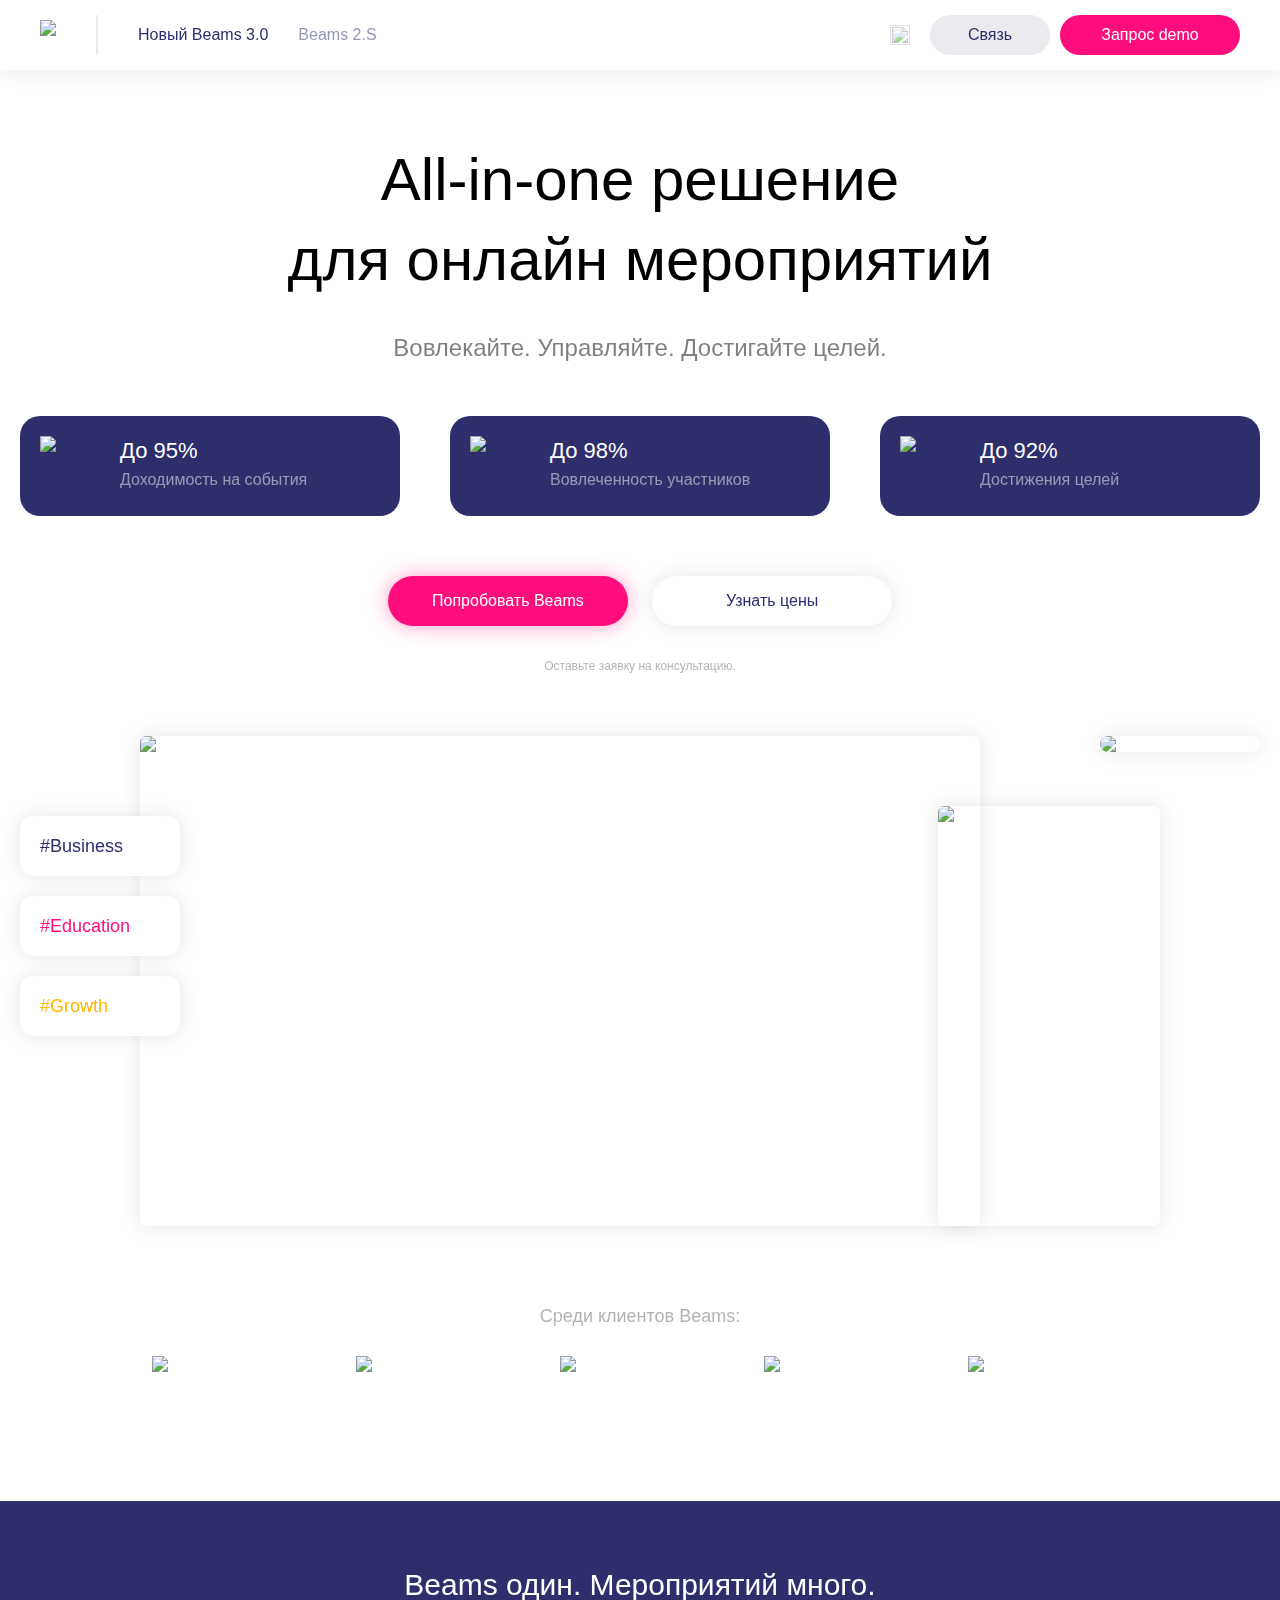
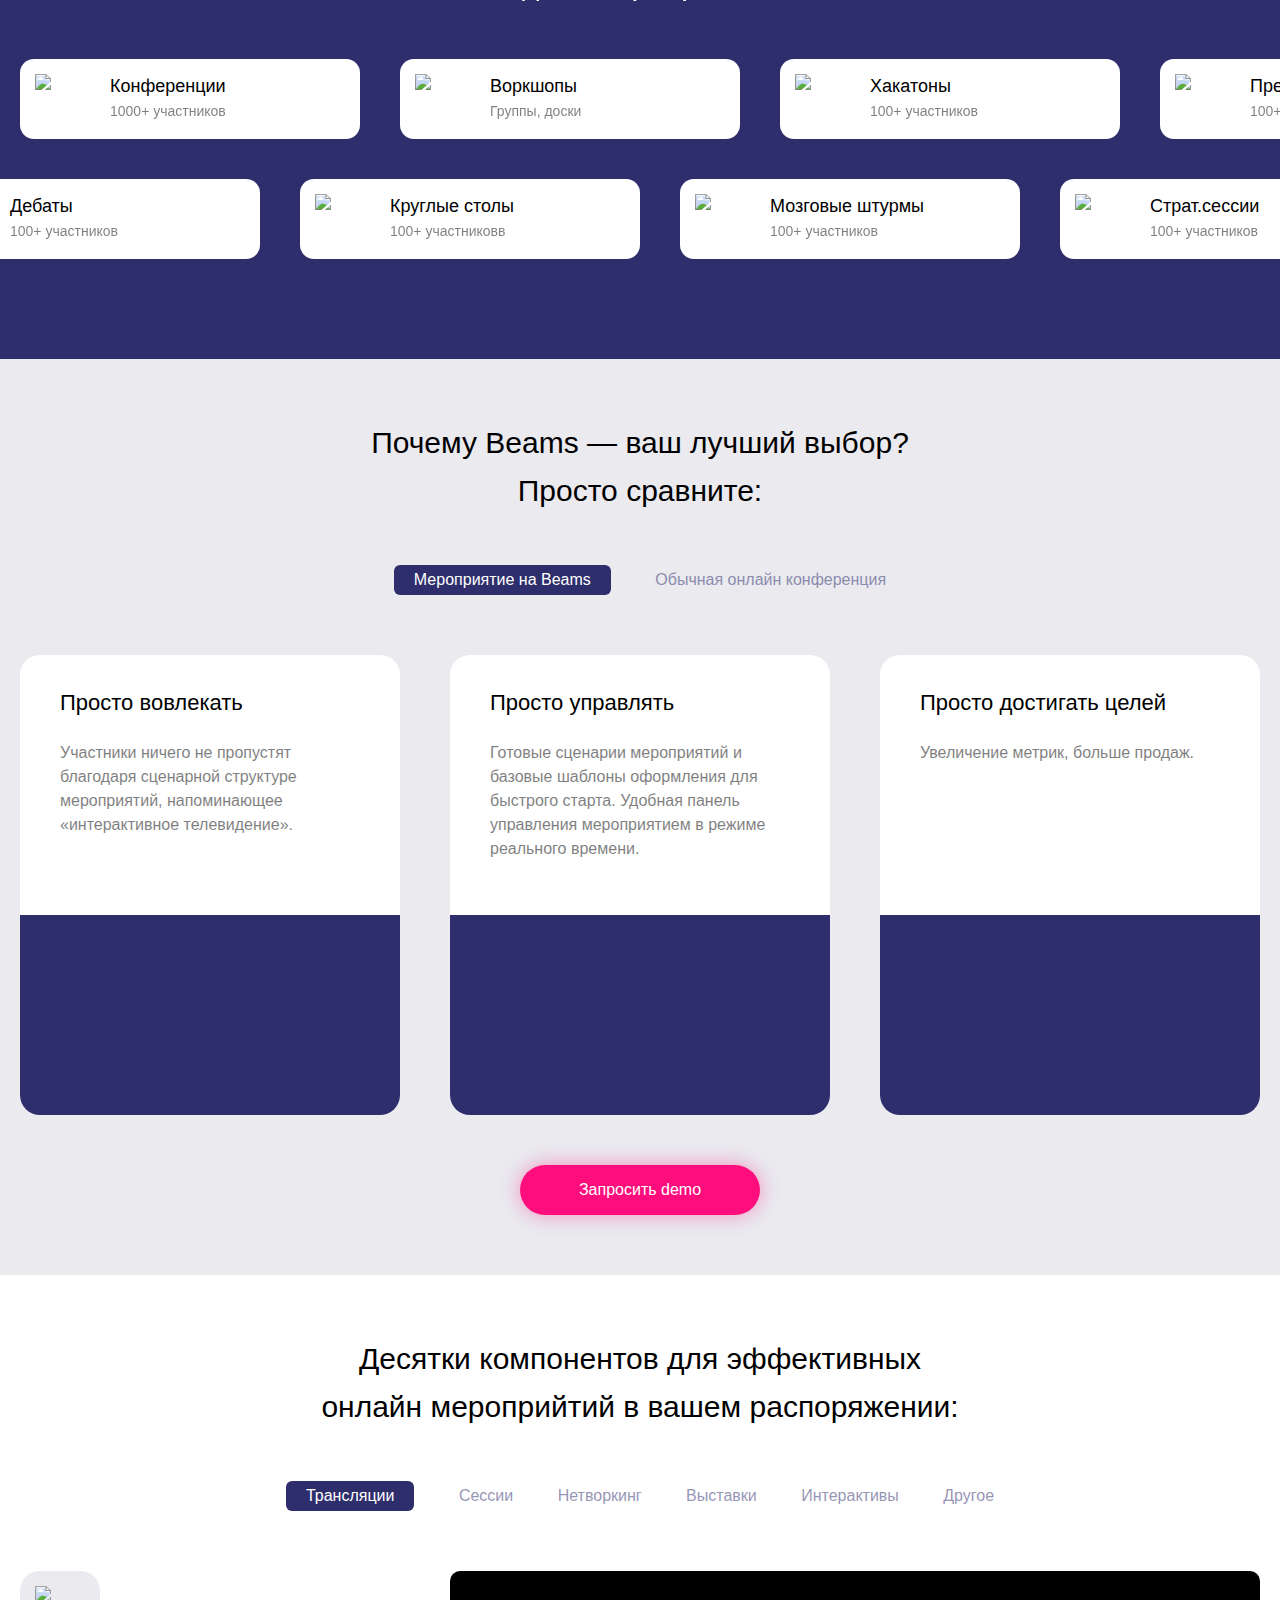
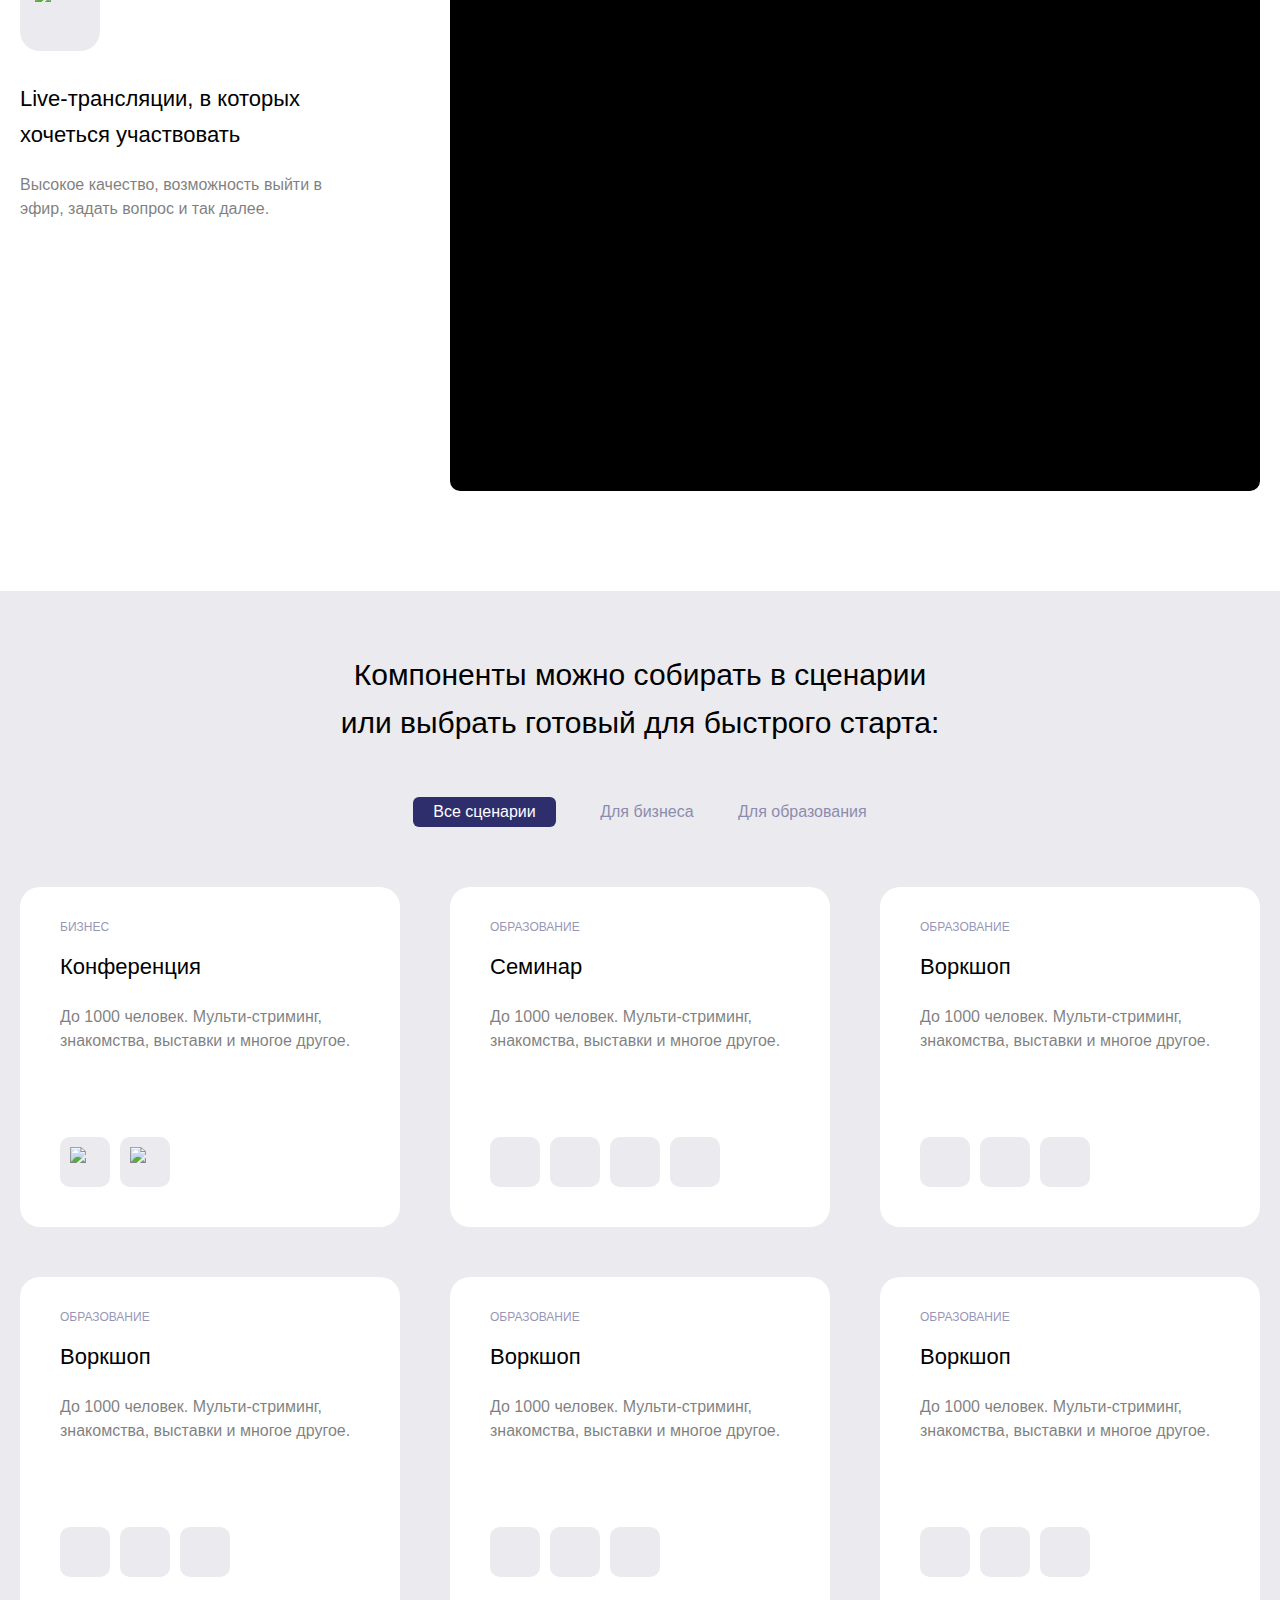
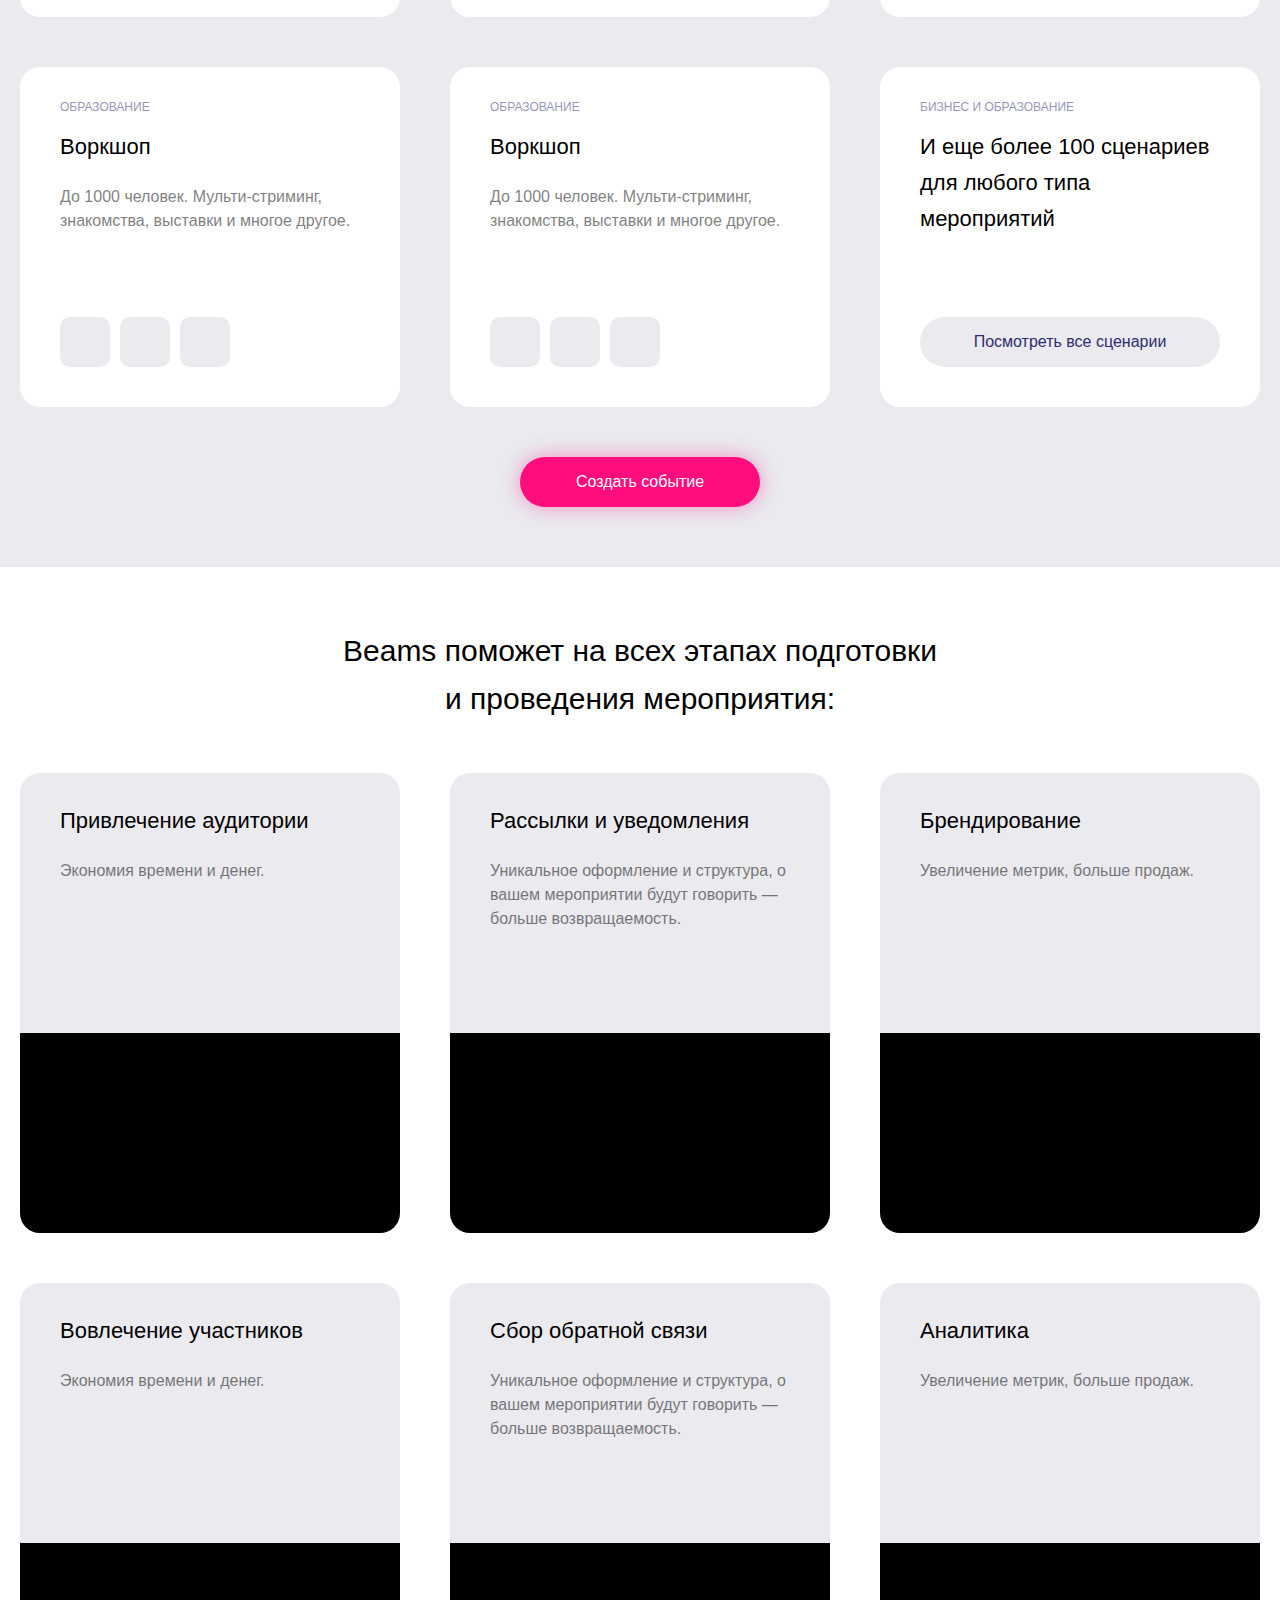
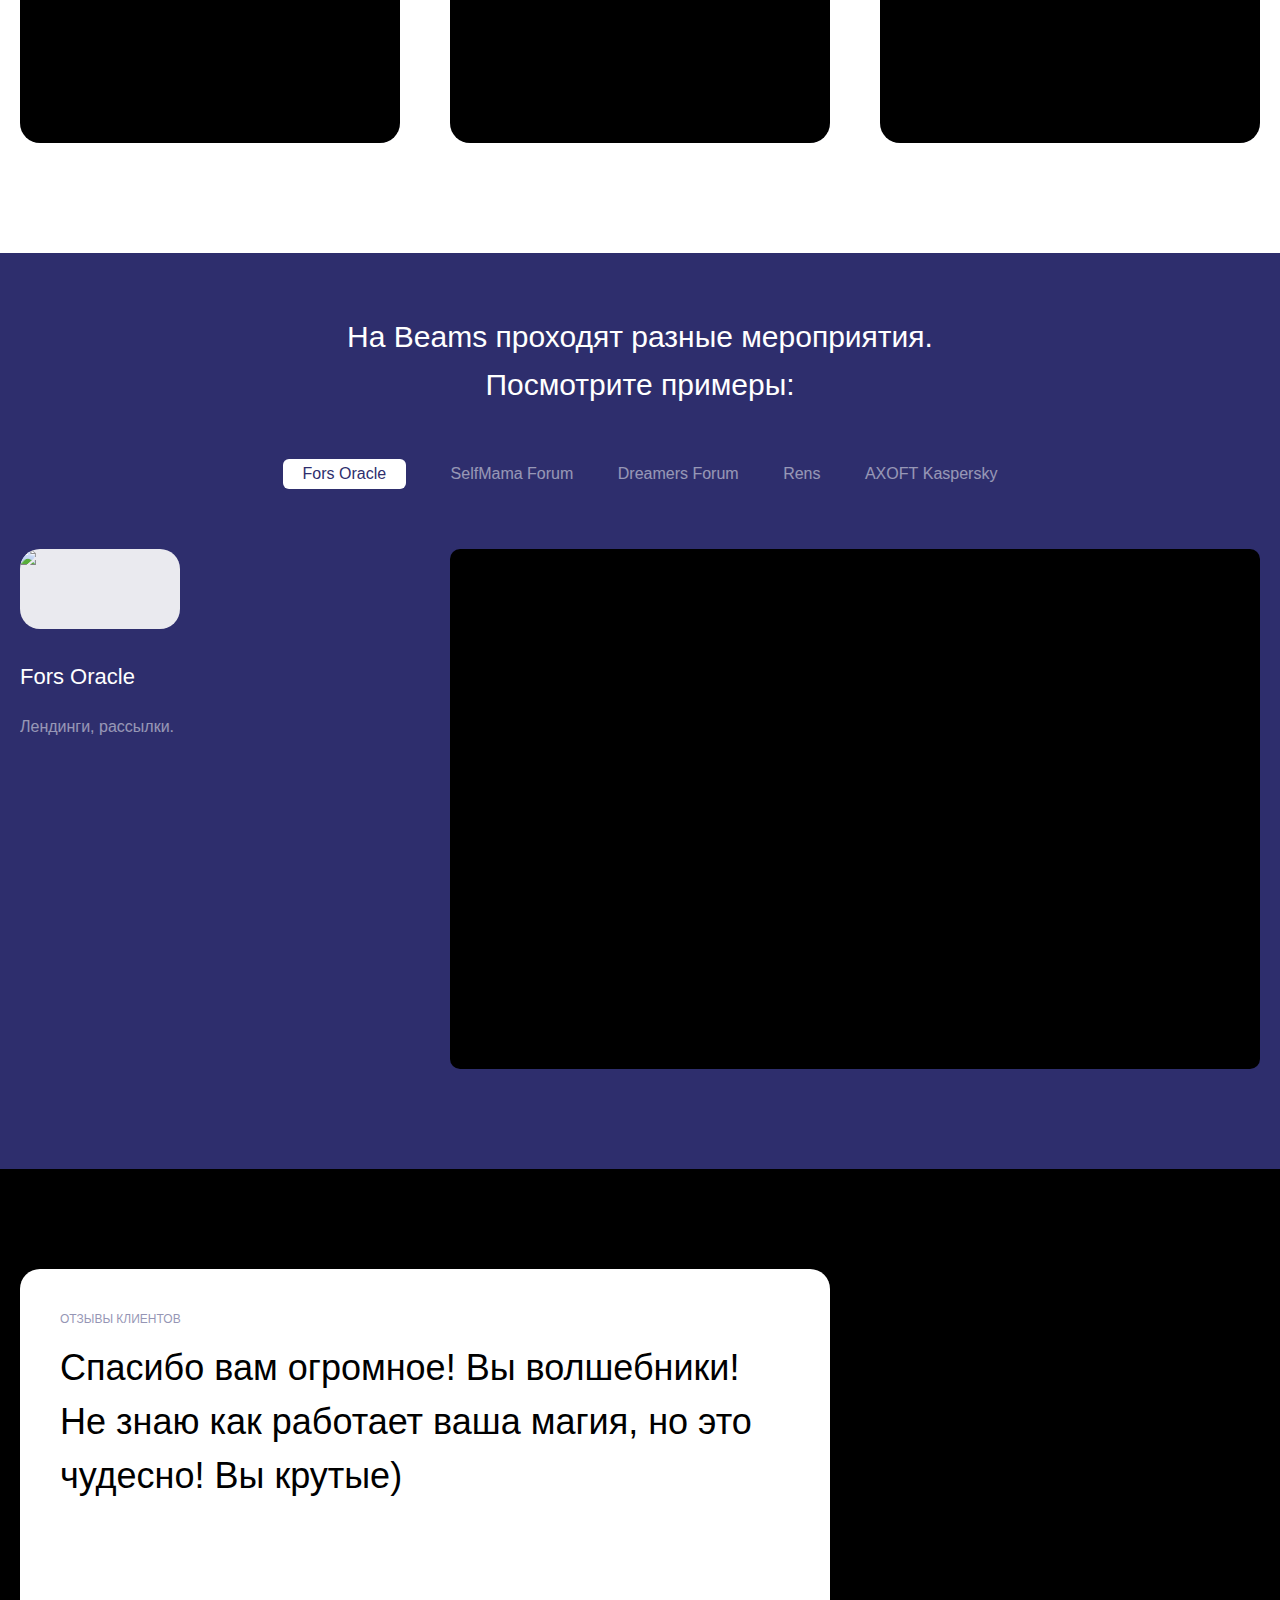
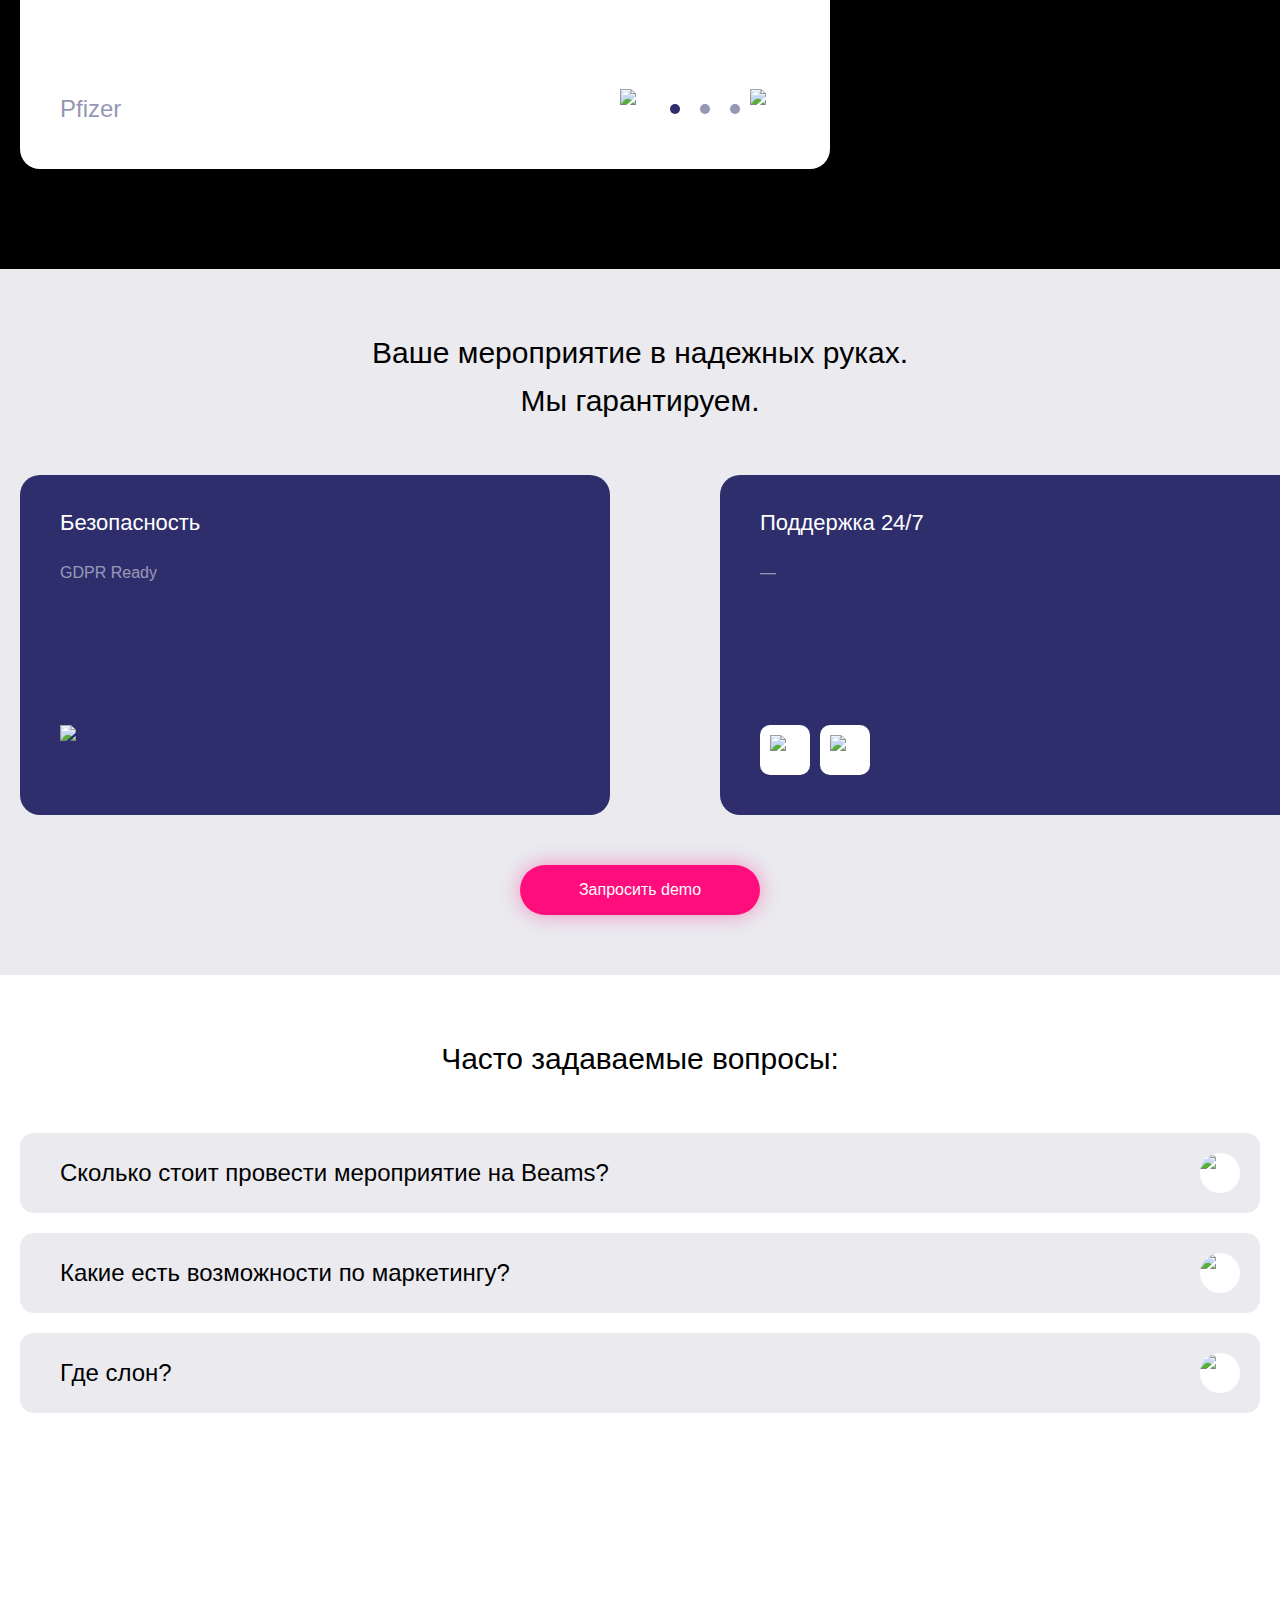
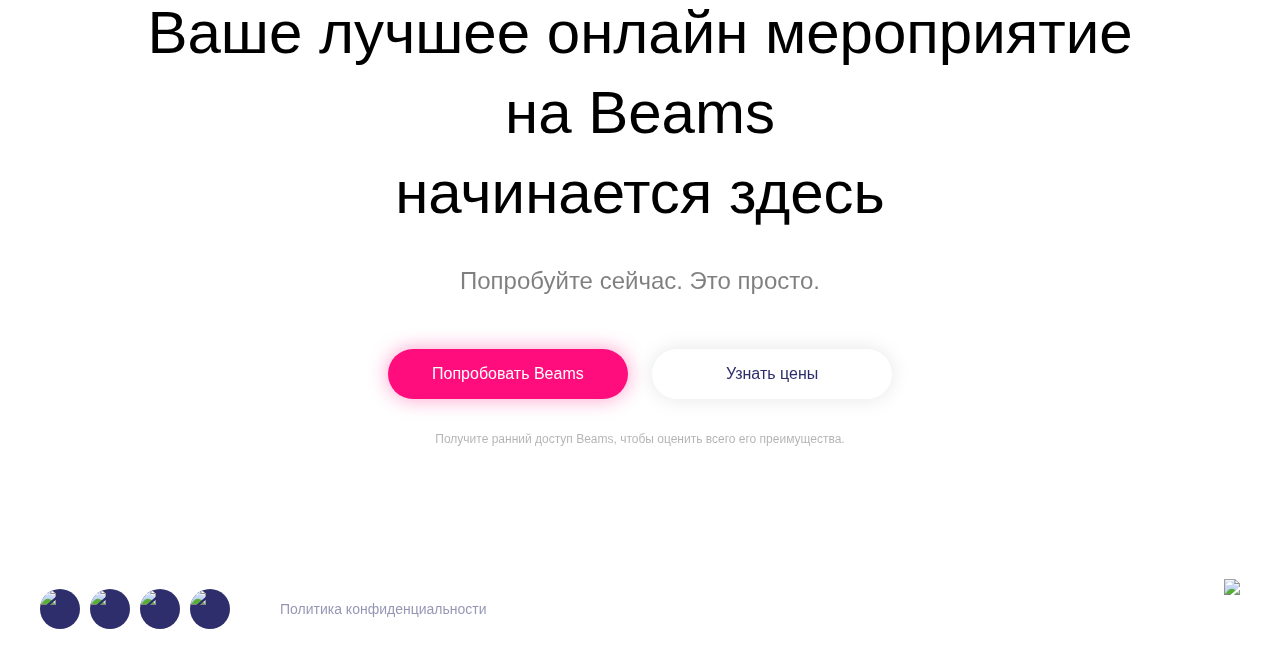
==== index.html @ 5db2561c "Большая часть интерактивов добалена" ====
<!DOCTYPE html>
<html>

<head>

	<meta http-equiv="Content-Type" content="text/html; charset=UTF-8">
	<title>Beams | All-in-one платформа для онлайн мероприятий</title>
	<meta name="Author" CONTENT="Beams">
	<link rel="shortcut icon" href="favicon.ico" type="image/x-icon">
	<meta name="keywords" content="">
	<meta name="description" content="Вовлекайте. Управляйте. Достигайте целей.">
	<link rel="stylesheet" type="text/css" href="main.css">
	<link rel="stylesheet" type="text/css" href="adaptive.css">

	<meta name="viewport" content="width=device-width, minimum-scale=1, maximum-scale=1, minimal-ui" />

	<meta property="og:title" content="Beams">
	<meta property="og:description" content="Вовлекайте. Управляйте. Достигайте целей.">
	<meta property="og:site_name" content="Beams">
	<meta property="og:url" content="https://beams.pro/">
	<meta property="og:image" content="beams.png">
</head>

<body>

	<div class="goglobal_block" id="goglobal_block">
		<div onclick="goglobal_close();" class="goglobal_close"><img src="img/close_but.svg"></div>
		<div class="goglobal_title font_bold">Выбор языка:</div>
		<a href="../" class="goglobal_a font_bold">English</a>
		<div class="goglobal_a font_bold go_active">Russian</div>
	</div>

	<!-- *** -->

	<div class="admenu_block" id="admenu">
		<div class="admenu_block_menu go_active">Новый Beams 3.0</div>
		<a href="2s/" class="admenu_block_menu">Beams 2.S</a>
		<a href="connect/" class="admenu_but font_bold">Запросить demo</a>
	</div>

	<!-- *** -->

	<div class="cookie_case" id="cookies_block" style="display: none;">
		<div class="cookie_ico"><img src="img/icons/cookie.png"></div>
		Оставаясь на нашем сайте, вы соглашаетесь с использованием файлов cookie. Подробности читайте в <a
			href="/policy" target="_blank">политике</a> конфиденциальности.
		<div class="cookie_buts">
			<div class="cookie_but font_bold" id="cookies_yes" onclick="cookiesYes();">Принять</div>
			<div class="cookie_but font_bold" id="cookies_no" onclick="cookiesNo();">Отклонить</div>
			<div class="cle"></div>
		</div>
	</div>

	<!-- *** -->

	<div class="top_bar">
		<div class="top_logo"><img src="img/logo.svg"></div>
		<div class="top_bar_line"></div>
		<div class="top_bar_menu go_active">Новый Beams 3.0</div>
		<a href="2s/" class="top_bar_menu">Beams 2.S</a>
		<!--<a href="/pricing" class="top_bar_menu">Цены</a>-->
		<div class="top_bar_admenu" onclick="admenu_open();"><img src="img/menu_ad.svg"></div>
		<a href="connect/" class="top_but font_bold">Запрос demo</a>
		<a href="connect/" class="top_but_call font_bold">Связь</a>
		<div class="top_global" onclick="goglobal_open();"><img src="img/global.svg"></div>
		<div class="cle"></div>
	</div>

	<div class="main_content">

		<div class="main_stage content_inside">
			<div class="big_title font_bold">
				All-in-one решение
				<span class="brbr"><br></span>
				для онлайн мероприятий
			</div>
			<div class="big_subtitle">
				Вовлекайте. Управляйте. Достигайте целей.
			</div>
			<div class="profits_block">
				<div class="profit_case">
					<div class="profit_case_ico">
						<img src="img/icons/run.png">
					</div>
					<div class="profit_title font_bold">
						До 95%
					</div>
					<div class="profit_text">
						Доходимость на события
					</div>
				</div>
				<div class="profit_case">
					<div class="profit_case_ico">
						<img src="img/icons/eyes_stars.png">
					</div>
					<div class="profit_title font_bold">
						До 98%
					</div>
					<div class="profit_text">
						Вовлеченность участников
					</div>
				</div>
				<div class="profit_case">
					<div class="profit_case_ico">
						<img src="img/icons/target.png">
					</div>
					<div class="profit_title font_bold">
						До 92%
					</div>
					<div class="profit_text">
						Достижения целей
					</div>
				</div>
				<div class="cle"></div>
			</div>
			<div class="main_buts">
				<a href="connect/" class="main_but font_bold">Попробовать Beams</a>
				<a href="connect/" class="main_but go_price font_bold">Узнать цены</a>
			</div>
			<div class="main_buts_text">
				Оставьте заявку на консультацию.
			</div>
			<div class="main_pic content_inside">
				<div class="main_pic_3blocks">
					<div class="main_pic_3block font_bold font_purple">#Business</div>
					<div class="main_pic_3block font_bold font_red">#Education</div>
					<div class="main_pic_3block font_bold font_orange">#Growth</div>
				</div>
				<div class="main_pic_mobile"><img src="img/main_pic_mobile.png"></div>
				<div class="main_pic_central_pic"><img src="img/main_pic.png"></div>
				<div class="main_pic_connect"><img src="img/main_connect.png"></div>
			</div>
		</div>

		<div class="content_block go_clients">
			<div class="content_inside">
				<div class="clients_title">Среди клиентов Beams:</div>
				<div class="clients_block">
					<div class="client_logo"><img src="img/clients/kas.png"></div>
					<div class="client_logo"><img src="img/clients/oracle.png"></div>
					<div class="client_logo"><img src="img/clients/philips.png"></div>
					<div class="client_logo"><img src="img/clients/glowbyte.png"></div>
					<div class="client_logo"><img src="img/clients/pfizer.png"></div>
				</div>
			</div>
		</div>

		<div class="content_block go_dark">
			<div class="content_inside">
				<div class="block_title font_white font_bold">
					Beams один. Мероприятий много.
				</div>
			</div>
			<div class="fichers_line">
				<div class="fichers_line_inside">
					<div class="fichers_block">
						<div class="fichers_block_ico"><img src="img/icons/stream.png"></div>
						<div class="fichers_block_title font_bold">Конференции</div>
						<div class="fichers_block_subtitle">1000+ участников</div>
					</div>
					<div class="fichers_block">
						<div class="fichers_block_ico"><img src="img/icons/stream.png"></div>
						<div class="fichers_block_title font_bold">Воркшопы</div>
						<div class="fichers_block_subtitle">Группы, доски</div>
					</div>
					<div class="fichers_block">
						<div class="fichers_block_ico"><img src="img/icons/fire.png"></div>
						<div class="fichers_block_title font_bold">Хакатоны</div>
						<div class="fichers_block_subtitle">100+ участников</div>
					</div>
					<div class="fichers_block">
						<div class="fichers_block_ico"><img src="img/icons/stream.png"></div>
						<div class="fichers_block_title font_bold">Презентации</div>
						<div class="fichers_block_subtitle">100+ участников</div>
					</div>
					<div class="cle"></div>
				</div>
			</div>
			<div class="fichers_line">
				<div class="fichers_line_inside" style="margin-left: -100px;">
					<div class="fichers_block">
						<div class="fichers_block_ico"><img src="img/icons/stream.png"></div>
						<div class="fichers_block_title font_bold">Дебаты</div>
						<div class="fichers_block_subtitle">100+ участников</div>
					</div>
					<div class="fichers_block">
						<div class="fichers_block_ico"><img src="img/icons/stream.png"></div>
						<div class="fichers_block_title font_bold">Круглые столы</div>
						<div class="fichers_block_subtitle">100+ участниковв</div>
					</div>
					<div class="fichers_block">
						<div class="fichers_block_ico"><img src="img/icons/qr.png"></div>
						<div class="fichers_block_title font_bold">Мозговые штурмы</div>
						<div class="fichers_block_subtitle">100+ участников</div>
					</div>
					<div class="fichers_block">
						<div class="fichers_block_ico"><img src="img/icons/stream.png"></div>
						<div class="fichers_block_title font_bold">Страт.сессии</div>
						<div class="fichers_block_subtitle">100+ участников</div>
					</div>
					<div class="cle"></div>
				</div>
			</div>
			<!--
			<div class="main_buts">
				<a href="connect/" class="main_but font_bold">Попробовать Beams</a>
				<a href="pricing/" class="main_but go_price font_bold">Посмотреть цены</a>
			</div>
			-->
		</div>

		<!--
		<div class="content_block go_light">
			<div class="content_inside">
				<div class="block_title font_bold">
					Мероприятия на Beams — это просто
				</div>
				<div>
					<div class="case_one go_cause">
						<div class="case_one_title font_bold">Easy to engage</div>
						<div class="case_one_text">
							Экономия времени и денег.
						</div>
						<div class="case_cause_pic"></div>
					</div>
					<div class="case_one go_cause">
						<div class="case_one_title font_bold">Easy to coordinate</div>
						<div class="case_one_text">
							Уникальное оформление и структура, о вашем мероприятии будут говорить — больше возвращаемость.
						</div>
						<div class="case_cause_pic"></div>
					</div>
					<div class="case_one go_cause">
						<div class="case_one_title font_bold">Easy to benefit</div>
						<div class="case_one_text">
							Увеличение метрик, больше продаж.
						</div>
						<div class="case_cause_pic"></div>
					</div>
					<div class="cle"></div>
				</div>
				<a href="connect/" class="main_but go_center_white font_bold">Попробовать Beams</a>
			</div>
		</div>
		-->

		<div class="content_block go_light">
			<div class="content_inside">
				<div class="block_title font_bold">
					Почему Beams — ваш лучший выбор?
					<span class="brbr"><br></span>
					Просто сравните:
				</div>
				<div class="block_title_submenu">
					<a href="#" class="block_title_submenu_a go_active" rel="switch" data-id="case_1"
						data-scope="scope_1">Мероприятие&nbsp;на&nbsp;Beams</a>
					<a href="#" class="block_title_submenu_a" rel="switch" data-id="case_2"
						data-scope="scope_1">Обычная&nbsp;онлайн&nbsp;конференция</a>
				</div>
				<div class="case_list" id="case_1">
					<div class="case_one go_cause">
						<div class="case_one_title font_bold">Просто вовлекать</div>
						<div class="case_one_text">
							Участники ничего не пропустят благодаря сценарной структуре мероприятий, напоминающее «интерактивное телевидение».
						</div>
						<div class="case_cause_pic go_purple">
							<div class="case_cause_pic_line" style="background-image: url(img/icons/line_1.png)"></div>
						</div>
					</div>
					<div class="case_one go_cause">
						<div class="case_one_title font_bold">Просто управлять</div>
						<div class="case_one_text">
							Готовые сценарии мероприятий и базовые шаблоны оформления для быстрого старта. Удобная панель управления мероприятием в режиме реального времени.
						</div>
						<div class="case_cause_pic go_purple">
							<div class="case_cause_pic_line" style="background-image: url(img/icons/line_2.png)"></div>
						</div>
					</div>
					<div class="case_one go_cause">
						<div class="case_one_title font_bold">Просто достигать целей</div>
						<div class="case_one_text">
							Увеличение метрик, больше продаж.
						</div>
						<div class="case_cause_pic go_purple">
							<div class="case_cause_pic_line" style="background-image: url(img/icons/line_3.png)"></div>
						</div>
					</div>
					<div class="cle"></div>
				</div>

				<div class="case_list" id="case_2" style="display: none;">
					<div class="case_one go_cause">
						<div class="case_one_title font_bold">Easy to engage</div>
						<div class="case_one_text">
							Экономия времени и денег.
						</div>
						<div class="case_cause_pic"></div>
					</div>
					<div class="case_one go_cause">
						<div class="case_one_title font_bold">Easy to coordinate</div>
						<div class="case_one_text">
							Уникальное оформление и структура, о вашем мероприятии будут говорить — больше
							возвращаемость.
						</div>
						<div class="case_cause_pic"></div>
					</div>
					<div class="case_one go_cause">
						<div class="case_one_title font_bold">Easy to benefit</div>
						<div class="case_one_text">
							Увеличение метрик, больше продаж.
						</div>
						<div class="case_cause_pic"></div>
					</div>
					<div class="cle"></div>
				</div>
				<a href="connect/" class="main_but go_center_white font_bold">Запросить demo</a>
				<!--
				<div class="oppo_case">
					<div class="oppo_case_pic">
						
					</div>
					<div class="oppo_case_desc">
						<div class="oppo_icons">
							<div class="oppo_ico"><img src="img/icons/like.png"></div>
							<div class="cle"></div>
						</div>
						<div class="case_one_title font_bold">Линейная структура мероприятий</div>
						<div class="case_one_text">
							Высокое качество, возможность выйти в эфир, задать вопрос и так далее.
						</div>
					</div>
					<div class="cle"></div>
				</div>
				-->
			</div>
		</div>

		<div class="content_block">
			<div class="content_inside">
				<div class="block_title font_bold">
					Десятки компонентов для эффективных
					<span class="brbr"><br></span>
					онлайн мероприйтий в&nbsp;вашем распоряжении:
				</div>
				<div class="block_title_submenu">
					<a href="" class="block_title_submenu_a go_active" rel="switch" data-id="component_1"
						data-scope="components">Трансляции</a>
					<a href="" class="block_title_submenu_a" rel="switch" data-id="component_2"
						data-scope="components">Сессии</a>
					<a href="" class="block_title_submenu_a" rel="switch" data-id="component_3"
						data-scope="components">Нетворкинг</a>
					<a href="" class="block_title_submenu_a" rel="switch" data-id="component_4"
						data-scope="components">Выставки</a>
					<a href="" class="block_title_submenu_a" rel="switch" data-id="component_5"
						data-scope="components">Интерактивы</a>
					<a href="" class="block_title_submenu_a" rel="switch" data-id="component_6"
						data-scope="components">Другое</a>
				</div>
				<div class="oppo_case" id="component_1">
					<div class="oppo_case_pic">

					</div>
					<div class="oppo_case_desc">
						<div class="oppo_icons">
							<div class="oppo_ico"><img src="img/icons/stream.png"></div>
							<div class="cle"></div>
						</div>
						<div class="case_one_title font_bold">Live-трансляции, в&nbsp;которых хочеться участвовать</div>
						<div class="case_one_text">
							Высокое качество, возможность выйти в эфир, задать вопрос и так далее.
						</div>
					</div>
					<div class="cle"></div>
				</div>

				<div class="oppo_case" id="component_2" style="display: none;">
					<div class="oppo_case_pic">

					</div>
					<div class="oppo_case_desc">
						<div class="oppo_icons">
							<div class="oppo_ico"><img src="img/icons/stream.png"></div>
							<div class="cle"></div>
						</div>
						<div class="case_one_title font_bold">Live-трансляции, в&nbsp;которых хочеться участвовать</div>
						<div class="case_one_text">
							Высокое качество, возможность выйти в эфир, задать вопрос и так далее.
						</div>
					</div>
					<div class="cle"></div>
				</div>

				<div class="oppo_case" id="component_3" style="display: none;">
					<div class="oppo_case_pic">

					</div>
					<div class="oppo_case_desc">
						<div class="oppo_icons">
							<div class="oppo_ico"><img src="img/icons/stream.png"></div>
							<div class="cle"></div>
						</div>
						<div class="case_one_title font_bold">Live-трансляции, в&nbsp;которых хочеться участвовать</div>
						<div class="case_one_text">
							Высокое качество, возможность выйти в эфир, задать вопрос и так далее.
						</div>
					</div>
					<div class="cle"></div>
				</div>

				<div class="oppo_case" id="component_4" style="display: none;">
					<div class="oppo_case_pic">

					</div>
					<div class="oppo_case_desc">
						<div class="oppo_icons">
							<div class="oppo_ico"><img src="img/icons/stream.png"></div>
							<div class="cle"></div>
						</div>
						<div class="case_one_title font_bold">Live-трансляции, в&nbsp;которых хочеться участвовать</div>
						<div class="case_one_text">
							Высокое качество, возможность выйти в эфир, задать вопрос и так далее.
						</div>
					</div>
					<div class="cle"></div>
				</div>

				<div class="oppo_case" id="component_5" style="display: none;">
					<div class="oppo_case_pic">

					</div>
					<div class="oppo_case_desc">
						<div class="oppo_icons">
							<div class="oppo_ico"><img src="img/icons/stream.png"></div>
							<div class="cle"></div>
						</div>
						<div class="case_one_title font_bold">Live-трансляции, в&nbsp;которых хочеться участвовать</div>
						<div class="case_one_text">
							Высокое качество, возможность выйти в эфир, задать вопрос и так далее.
						</div>
					</div>
					<div class="cle"></div>
				</div>

				<div class="oppo_case" id="component_6" style="display: none;">
					<div class="oppo_case_pic">

					</div>
					<div class="oppo_case_desc">
						<div class="oppo_icons">
							<div class="oppo_ico"><img src="img/icons/stream.png"></div>
							<div class="cle"></div>
						</div>
						<div class="case_one_title font_bold">Live-трансляции, в&nbsp;которых хочеться участвовать</div>
						<div class="case_one_text">
							Высокое качество, возможность выйти в эфир, задать вопрос и так далее.
						</div>
					</div>
					<div class="cle"></div>
				</div>
			</div>
		</div>

		<div class="content_block go_light">
			<div class="content_inside">
				<div class="block_title font_bold">
					Компоненты можно собирать в&nbsp;сценарии
					<span class="brbr"><br></span>
					или выбрать готовый для быстрого старта:
				</div>
				<div class="block_title_submenu">
					<a href="#" class="block_title_submenu_a go_active" rel="filter" data-scope="types"
						data-filter="">Все&nbsp;сценарии</a>
					<a href="#" class="block_title_submenu_a" rel="filter" data-scope="types"
						data-filter="bus">Для&nbsp;бизнеса</a>
					<a href="#" class="block_title_submenu_a" rel="filter" data-scope="types"
						data-filter="edu">Для&nbsp;образования</a>
				</div>
				<div class="case_list">
					<div class="case_one" rel="filtered" data-scope="types" data-filter="edu">
						<div class="case_one_hover">
							<div class="case_one_uptitle go_white font_bold">Бизнес</div>
							<div class="case_one_title font_bold">Конференция</div>
							<div class="case_one_text">
								До 1000 человек. Мульти-стриминг, знакомства, выставки и многое другое.
							</div>
							<a href="connect/" class="case_one_big_but go_white font_bold">Выбрать этот сценарий</a>
						</div>
						<div class="case_one_uptitle font_bold">Бизнес</div>
						<div class="case_one_title font_bold">Конференция</div>
						<div class="case_one_text">
							До 1000 человек. Мульти-стриминг, знакомства, выставки и многое другое.
						</div>
						<div class="case_icons">
							<div class="case_ico"><img src="img/icons/stream.png"></div>
							<div class="case_ico"><img src="img/icons/entertaiment.png"></div>
							<div class="cle"></div>
						</div>
					</div>
					<div class="case_one" rel="filtered" data-scope="types" data-filter="bus">
						<div class="case_one_uptitle font_bold">Образование</div>
						<div class="case_one_title font_bold">Семинар</div>
						<div class="case_one_text">
							До 1000 человек. Мульти-стриминг, знакомства, выставки и многое другое.
						</div>
						<div class="case_icons">
							<div class="case_ico"></div>
							<div class="case_ico"></div>
							<div class="case_ico"></div>
							<div class="case_ico"></div>
							<div class="cle"></div>
						</div>
					</div>
					<div class="case_one" rel="filtered" data-scope="types" data-filter="edu,bus">
						<div class="case_one_uptitle font_bold">Образование</div>
						<div class="case_one_title font_bold">Воркшоп</div>
						<div class="case_one_text">
							До 1000 человек. Мульти-стриминг, знакомства, выставки и многое другое.
						</div>
						<div class="case_icons">
							<div class="case_ico"></div>
							<div class="case_ico"></div>
							<div class="case_ico"></div>
							<div class="cle"></div>
						</div>
					</div>
					<div class="case_one" rel="filtered" data-scope="types" data-filter="bus">
						<div class="case_one_uptitle font_bold">Образование</div>
						<div class="case_one_title font_bold">Воркшоп</div>
						<div class="case_one_text">
							До 1000 человек. Мульти-стриминг, знакомства, выставки и многое другое.
						</div>
						<div class="case_icons">
							<div class="case_ico"></div>
							<div class="case_ico"></div>
							<div class="case_ico"></div>
							<div class="cle"></div>
						</div>
					</div>
					<div class="case_one" rel="filtered" data-scope="types" data-filter="edu">
						<div class="case_one_uptitle font_bold">Образование</div>
						<div class="case_one_title font_bold">Воркшоп</div>
						<div class="case_one_text">
							До 1000 человек. Мульти-стриминг, знакомства, выставки и многое другое.
						</div>
						<div class="case_icons">
							<div class="case_ico"></div>
							<div class="case_ico"></div>
							<div class="case_ico"></div>
							<div class="cle"></div>
						</div>
					</div>
					<div class="case_one" rel="filtered" data-scope="types" data-filter="edu,bus">
						<div class="case_one_uptitle font_bold">Образование</div>
						<div class="case_one_title font_bold">Воркшоп</div>
						<div class="case_one_text">
							До 1000 человек. Мульти-стриминг, знакомства, выставки и многое другое.
						</div>
						<div class="case_icons">
							<div class="case_ico"></div>
							<div class="case_ico"></div>
							<div class="case_ico"></div>
							<div class="cle"></div>
						</div>
					</div>
					<div class="case_one" rel="filtered" data-scope="types" data-filter="edu">
						<div class="case_one_uptitle font_bold">Образование</div>
						<div class="case_one_title font_bold">Воркшоп</div>
						<div class="case_one_text">
							До 1000 человек. Мульти-стриминг, знакомства, выставки и многое другое.
						</div>
						<div class="case_icons">
							<div class="case_ico"></div>
							<div class="case_ico"></div>
							<div class="case_ico"></div>
							<div class="cle"></div>
						</div>
					</div>
					<div class="case_one" rel="filtered" data-scope="types" data-filter="bus">
						<div class="case_one_uptitle font_bold">Образование</div>
						<div class="case_one_title font_bold">Воркшоп</div>
						<div class="case_one_text">
							До 1000 человек. Мульти-стриминг, знакомства, выставки и многое другое.
						</div>
						<div class="case_icons">
							<div class="case_ico"></div>
							<div class="case_ico"></div>
							<div class="case_ico"></div>
							<div class="cle"></div>
						</div>
					</div>
					<div class="case_one" rel="filtered" data-scope="types" data-filter="edu">
						<div class="case_one_uptitle font_bold">Бизнес и образование</div>
						<div class="case_one_title font_bold">И еще более 100 сценариев для любого типа мероприятий
						</div>
						<a href="connect/" class="case_one_big_but font_bold">Посмотреть все сценарии</a>
					</div>
				</div>
				<a href="connect/" class="main_but go_center font_bold">Создать событие</a>
			</div>
		</div>

		<div class="content_block">
			<div class="content_inside">
				<div class="block_title font_bold">
					Beams поможет на&nbsp;всех этапах подготовки
					<span class="brbr"><br></span>
					и&nbsp;проведения мероприятия:
					<!--
					Всё, что вам нужно до, во время
					<br>
					и даже после мероприятия:
					-->
				</div>
				<!--
				<div class="block_title_submenu">
					<a href="" class="block_title_submenu_a go_active">Привлечение&nbsp;аудитории</a>
					<a href="" class="block_title_submenu_a">Вовлечение&nbsp;участников</a>
					<a href="" class="block_title_submenu_a">Достижение&nbsp;целей</a>
					<a href="" class="block_title_submenu_a">Обратная&nbsp;связь</a>
					<a href="" class="block_title_submenu_a">Аналитика</a>
				</div>
				-->
				<div class="case_list">
					<div class="case_one go_cause go_light">
						<div class="case_one_title font_bold">Привлечение аудитории</div>
						<div class="case_one_text">
							Экономия времени и денег.
						</div>
						<div class="case_cause_pic"></div>
					</div>
					<div class="case_one go_cause go_light">
						<div class="case_one_title font_bold">Рассылки и&nbsp;уведомления</div>
						<div class="case_one_text">
							Уникальное оформление и структура, о вашем мероприятии будут говорить — больше
							возвращаемость.
						</div>
						<div class="case_cause_pic"></div>
					</div>
					<div class="case_one go_cause go_light">
						<div class="case_one_title font_bold">Брендирование</div>
						<div class="case_one_text">
							Увеличение метрик, больше продаж.
						</div>
						<div class="case_cause_pic"></div>
					</div>
					<div class="case_one go_cause go_light">
						<div class="case_one_title font_bold">Вовлечение участников</div>
						<div class="case_one_text">
							Экономия времени и денег.
						</div>
						<div class="case_cause_pic"></div>
					</div>
					<div class="case_one go_cause go_light">
						<div class="case_one_title font_bold">Сбор обратной связи</div>
						<div class="case_one_text">
							Уникальное оформление и структура, о вашем мероприятии будут говорить — больше
							возвращаемость.
						</div>
						<div class="case_cause_pic"></div>
					</div>
					<div class="case_one go_cause go_light">
						<div class="case_one_title font_bold">Аналитика</div>
						<div class="case_one_text">
							Увеличение метрик, больше продаж.
						</div>
						<div class="case_cause_pic"></div>
					</div>
					<div class="cle"></div>
				</div>
				<!--
				<div class="oppo_case">
					<div class="oppo_case_pic go_revert">
						
					</div>
					<div class="oppo_case_desc go_revert">
						<div class="oppo_icons">
							<div class="oppo_ico"><img src="img/icons/stream.png"></div>
							<div class="cle"></div>
						</div>
						<div class="case_one_title font_bold">Live-трансляции, в&nbsp;которых хочеться участвовать</div>
						<div class="case_one_text">
							Высокое качество, возможность выйти в эфир, задать вопрос и так далее.
						</div>
					</div>
					<div class="cle"></div>
				</div>
				-->
			</div>
		</div>

		<div class="content_block go_dark">
			<div class="content_inside">
				<div class="block_title font_white font_bold">
					На Beams проходят разные мероприятия.
					<span class="brbr"><br></span>
					Посмотрите примеры:
				</div>
				<div class="block_title_submenu">
					<a href="" class="block_title_submenu_a go_white go_active" rel="switch" data-id="conf_1"
						data-scope="conf">Fors&nbsp;Oracle</a>
					<a href="" class="block_title_submenu_a go_white" rel="switch" data-id="conf_2"
						data-scope="conf">SelfMama&nbsp;Forum</a>
					<a href="" class="block_title_submenu_a go_white" rel="switch" data-id="conf_3"
						data-scope="conf">Dreamers&nbsp;Forum</a>
					<a href="" class="block_title_submenu_a go_white" rel="switch" data-id="conf_4"
						data-scope="conf">Rens</a>
					<a href="" class="block_title_submenu_a go_white" rel="switch" data-id="conf_5"
						data-scope="conf">AXOFT&nbsp;Kaspersky</a>
				</div>
				<div class="oppo_case font_white" id="conf_1">
					<div class="oppo_case_pic">

					</div>
					<div class="oppo_case_desc">
						<div class="oppo_icons">
							<div class="oppo_ico go_logo"><img src="img/clients/oracle.png"></div>
							<div class="cle"></div>
						</div>
						<div class="case_one_title font_bold">Fors Oracle</div>
						<div class="case_one_text">
							Лендинги, рассылки.
						</div>
					</div>
					<div class="cle"></div>
				</div>

				<div class="oppo_case font_white" id="conf_2" style="display: none;">
					<div class="oppo_case_pic">

					</div>
					<div class="oppo_case_desc">
						<div class="oppo_icons">
							<div class="oppo_ico go_logo"><img src="img/clients/oracle.png"></div>
							<div class="cle"></div>
						</div>
						<div class="case_one_title font_bold">Fors Oracle</div>
						<div class="case_one_text">
							Лендинги, рассылки.
						</div>
					</div>
					<div class="cle"></div>
				</div>

				<div class="oppo_case font_white" id="conf_3" style="display: none;">
					<div class="oppo_case_pic">

					</div>
					<div class="oppo_case_desc">
						<div class="oppo_icons">
							<div class="oppo_ico go_logo"><img src="img/clients/oracle.png"></div>
							<div class="cle"></div>
						</div>
						<div class="case_one_title font_bold">Fors Oracle</div>
						<div class="case_one_text">
							Лендинги, рассылки.
						</div>
					</div>
					<div class="cle"></div>
				</div>

				<div class="oppo_case font_white" id="conf_4" style="display: none;">
					<div class="oppo_case_pic">

					</div>
					<div class="oppo_case_desc">
						<div class="oppo_icons">
							<div class="oppo_ico go_logo"><img src="img/clients/oracle.png"></div>
							<div class="cle"></div>
						</div>
						<div class="case_one_title font_bold">Fors Oracle</div>
						<div class="case_one_text">
							Лендинги, рассылки.
						</div>
					</div>
					<div class="cle"></div>
				</div>

				<div class="oppo_case font_white" id="conf_5" style="display: none;">
					<div class="oppo_case_pic">

					</div>
					<div class="oppo_case_desc">
						<div class="oppo_icons">
							<div class="oppo_ico go_logo"><img src="img/clients/oracle.png"></div>
							<div class="cle"></div>
						</div>
						<div class="case_one_title font_bold">Fors Oracle</div>
						<div class="case_one_text">
							Лендинги, рассылки.
						</div>
					</div>
					<div class="cle"></div>
				</div>
			</div>
		</div>

		<div class="content_block_reviews">
			<div class="content_inside">
				<div class="review_case">
					<div class="case_one_uptitle font_bold">Отзывы клиентов</div>
					<div class="font_bold">Спасибо вам огромное! Вы волшебники! Не знаю как работает ваша магия, но это
						чудесно! Вы крутые)</div>
					<div class="review_case_who">Pfizer</div>
					<!--<div class="review_case_who_logo"><img src="img/clients/pfizer.png"></div>-->
					<div class="review_case_pad">
						<div class="review_case_icos"><img src="img/review_ico_2.svg"></div>
						<div class="review_case_icopad"></div>
						<div class="review_case_icopad"></div>
						<div class="review_case_icopad go_active"></div>
						<div class="review_case_icos"><img src="img/review_ico_1.svg"></div>
						<div class="cle"></div>
					</div>
				</div>
			</div>
		</div>

		<!--
		<div class="content_block">
			<div class="content_inside">
				<div class="block_title font_bold">
					Всё под вашим контролем
				</div>
				<div>
					<div class="case_one go_light">
						<div class="case_one_title font_bold">Панель организатора</div>
						<div class="case_one_text">
							Управляйте сами
						</div>
						<div class="case_cause_pic"></div>
					</div>
					<div class="case_one go_light">
						<div class="case_one_title font_bold">Участники</div>
						<div class="case_one_text">
							Уровни доступа
						</div>
						<div class="case_cause_pic"></div>
					</div>
					<div class="case_one go_light">
						<div class="case_one_title font_bold">Аналитика</div>
						<div class="case_one_text">
							В режиме реального времени
						</div>
						<div class="case_cause_pic"></div>
					</div>
					<div class="cle"></div>
				</div>
			</div>
		</div>
		-->

		<div class="content_block go_light">
			<div class="content_inside">
				<div class="block_title font_bold">
					Ваше мероприятие в&nbsp;надежных руках.
					<span class="brbr"><br></span>
					Мы&nbsp;гарантируем.
				</div>
				<div class="case_list">
					<div class="case_one go_big_dark">
						<div class="case_one_title font_bold">Безопасность</div>
						<div class="case_one_text">
							GDPR Ready
						</div>
						<div class="case_icons">
							<div class="case_ico_pic"><img src="img/gdpr.svg"></div>
							<div class="cle"></div>
						</div>
					</div>
					<div class="case_one go_big_dark">
						<div class="case_one_title font_bold">Поддержка 24/7</div>
						<div class="case_one_text">
							—
						</div>
						<div class="case_icons">
							<div class="case_ico go_white"><img src="img/icons/phone.png"></div>
							<div class="case_ico go_white"><img src="img/icons/chat.png"></div>
							<div class="cle"></div>
						</div>
					</div>
					<div class="cle"></div>
				</div>
				<a href="connect/" class="main_but go_center font_bold">Запросить demo</a>
			</div>
		</div>

		<div class="content_block">
			<div class="content_inside">
				<div class="block_title font_bold">
					Часто задаваемые вопросы:
				</div>
				<div class="que_block" rel="faq">
					<div class="que_block_open_but" rel="faq_1"><img src="img/str_open_ico.svg"></div>
					<div class="que_block_title font_bold">Сколько стоит провести мероприятие на Beams?</div>
					<div class="que_text">
						Где слон мы не знаем. Но знаем, что мероприятия на Beams офигенны=)))
					</div>
				</div>
				<div class="que_block" rel="faq">
					<div class="que_block_open_but"><img src="img/str_open_ico.svg"></div>
					<div class="que_block_title font_bold">Какие есть возможности по маркетингу?</div>
					<div class="que_text">
						Где слон мы не знаем. Но знаем, что мероприятия на Beams офигенны=)))
					</div>
				</div>
				<div class="que_block" rel="faq">
					<div class="que_block_open_but"><img src="img/str_open_ico.svg"></div>
					<div class="que_block_title font_bold">Где слон?</div>
					<div class="que_text">
						Где слон мы не знаем. Но знаем, что мероприятия на Beams офигенны=)))
					</div>
				</div>
			</div>
		</div>

		<div class="block_cta">
			<div class="content_inside">
				<div class="big_title font_bold">
					Ваше лучшее онлайн мероприятие на&nbsp;Beams
					<span class="brbr"><br></span>
					начинается здесь
				</div>
				<div class="big_subtitle">
					Попробуйте сейчас. Это&nbsp;просто.
				</div>
				<div class="main_buts">
					<a href="connect/" class="main_but font_bold">Попробовать Beams</a>
					<a href="connect/" class="main_but go_price font_bold">Узнать цены</a>
				</div>
				<div class="main_buts_text">
					Получите ранний доступ Beams, чтобы оценить всего его преимущества.
				</div>
			</div>
		</div>

		<div class="footer">
			<div class="footer_socials">
				<a href="#" class="footer_social"><img src="img/soc_fb.svg"></a>
				<a href="#" class="footer_social"><img src="img/soc_yt.svg"></a>
				<a href="#" class="footer_social"><img src="img/soc_in.svg"></a>
				<a href="#" class="footer_social"><img src="img/soc_tw.svg"></a>
				<div class="cle"></div>
			</div>
			<a href="/policy" class="footer_policy">Политика конфиденциальности</a>
			<div class="footer_sk"><img src="img/sk.svg"></div>
			<div class="cle"></div>
		</div>

	</div>


	<div class="fixed_bg"></div>

	<script src="js/jquery.js"></script>
	<script src="js/jquery.cookies.js"></script>

	<script src="js/script.js"></script>
</body>

</html>
---- main.css ----
@charset "UTF-8";

html{
	width: 100%;
	height: 100%;	
}

body{ 
	width: 100%;
	height: 100%;
	background-color: #FFF;
	width: 100%;
	height: 100%;
	margin: 0px;
	padding: 0px;
	text-decoration: none;
	font-family: font_reg, Tahoma, sans-serif;
    color: #000;
	font-size: 15px;
	line-height: 20px;
}

a{
	text-decoration: none;
    transition: all 0.3s;
}

sup{
	line-height: 0;	
	font-family: font_reg, Tahoma, sans-serif;
}

img{
	border: none;
	display: block;	
}

@font-face {
    font-family: "font_reg";
    src: url("fonts/font_reg.ttf"); 
}

@font-face {
    font-family: "font_bold";
    src: url("fonts/font_bold.ttf"); 
}

.font_reg{
    font-family: font_reg, Tahoma, sans-serif !important;
}

.font_bold{
    font-family: font_bold, Tahoma, sans-serif !important;
}

.font_white{
    color: #FFF;
}

.font_purple{
    color: #2E2E6D;
}

.font_red{
    color: #FF0D7C;
}

.font_orange{
    color: #FFB600;
}

.cle{
	clear: both;	
}

.is_hidden {
	display: none;
}

.fixed_bg{
	position: fixed;
	top: 0;
	left: 0;
	width: 100%;
	height: 100%;
	background: url("img/bg.jpg") top center no-repeat;
	background-size: cover;
	z-index: 1;
}

.top_bar{
	display: block;
	position: fixed;
	top: 0;
	left: 0;
	width: 100%;
	height: 70px;
	padding: 0 40px;
	background-color: #FFF;
	box-shadow: 0 0 20px rgba(0,0,0,0.1);
	box-sizing: border-box;
	z-index: 99;
}

.top_logo{
	float: left;
	height: 30px;
	padding-top: 20px;
}

.top_logo img{
	display: block;
	height: 30px;
	width: auto;
}

.top_bar_line{
	float: left;
	width: 2px;
	height: 40px;
	background-color: #EAEAEF;
	margin: 15px 40px;
	border-radius: 1px;
}

.top_bar_menu{
	display: block;
	float: left;
	font-size: 16px;
	line-height: 50px;
	color: #2E2E6D;
	margin-top: 10px;
	margin-right: 30px;
	opacity: 0.5;
	transition: all 0.3s;
}

.top_bar_menu:hover{
	color: #FFB600;
	opacity: 1;
}

.top_bar_menu.go_active{
	font-family: font_bold, Tahoma, sans-serif !important;
	opacity: 1;
}

.top_bar_menu.go_active:hover{
	color: #2E2E6D;
}

.top_but{
	display: block;
	float: right;
	width: 180px;
	height: 40px;
	background-color: #FF0D7C;
	text-align: center;
	color: #FFF;
	font-size: 16px;
	line-height: 40px;
	border-radius: 20px;
	margin-left: 10px;
	margin-top: 15px;
	transition: all 0.3s;
	cursor: pointer;
}

.top_but:hover{
	color: #000;
	background-color: #FFb600;
}

.top_but_call{
	display: block;
	float: right;
	width: 120px;
	height: 40px;
	background-color: #EAEAEF;
	text-align: center;
	color: #2E2E6D;
	font-size: 16px;
	line-height: 40px;
	border-radius: 20px;
	margin-left: 20px;
	margin-top: 15px;
	transition: all 0.3s;
	cursor: pointer;
}

.top_but_call:hover{
	color: #000;
	background-color: #FFb600;
}

.top_global{
	float: right;
	display: block;
	width: 20px;
	height: 20px;
	margin-top: 25px;
	opacity: 0.5;
	transition: opacity 0.3s;
	cursor: pointer;
}

.top_global:hover{
	opacity: 1;
}

.top_global img{
	display: block;
	width: 20px;
	height: 20px;
}

.main_content{
	position: relative;
	width: 100%;
	z-index: 2;
}

.main_stage{
	width: 100%;
	padding-top: 140px;
}

.big_title{
	width: 80%;
	margin: 0 auto;
	text-align: center;
	font-size: 60px;
	line-height: 80px;
	margin-bottom: 30px;
}

.big_subtitle{
	width: 80%;
	margin: 0 auto;
	text-align: center;
	font-size: 24px;
	line-height: 36px;
	margin-bottom: 50px;
	opacity: 0.5;
}

.main_buts{
	text-align: center;
	margin-bottom: 30px;
}

.main_buts.no_text{
	margin-bottom: 80px;
}

.main_but{
	display: inline-block;
	width: 240px;
	height: 50px;
	text-align: center;
	color: #FFF;
	font-size: 16px;
	line-height: 50px;
	background-color: #FF0D7C;
	border-radius: 25px;
	margin: 0 10px;
	box-shadow: 0 0 20px rgba(255,13,124,0.4);
}

.main_but:hover{
	color: #000;
	background-color: #FFB600;
	box-shadow: none;
}

.main_but.go_price{
	color: #2E2E6D;
	background-color: #FFF;
	box-shadow: 0 0 20px rgba(0,0,0,0.1);
}

.main_but.go_price:hover{
	color: #000;
	background-color: #FFB600;
	box-shadow: none;
}

.main_but.go_center{
	display: block;
	margin: 0 auto;
}

.main_but.go_center_white{
	display: block;
	margin: 0 auto;
}

.main_but.go_center_white:hover{
	color: #000;
	background-color: #FFB600;
	box-shadow: none;
}

.main_buts_text{
	text-align: center;
	font-size: 12px;
	opacity: 0.3;
	width: 80%;
	margin: 0 auto;
	margin-bottom: 60px;
}

.profits_block{
	width: 100%;
	margin-bottom: 60px;
}

.profit_case{
	position: relative;
	display: block;
	float: left;
	width: 380px;
	height: 100px;
	padding-left: 100px;
	padding-top: 20px;
	box-sizing: border-box;
	border-radius: 20px;
	color: #FFF;
	font-size: 16px;
	line-height: 24px;
	background-color: #2E2E6D;
	margin-right: 50px;
}

.profit_case:nth-child(3n){
	margin-right: 0;
}

.profit_case_ico{
	display: block;
	position: absolute;
	top: 20px;
	left: 20px;
	width: 60px;
	height: 60px;
}

.profit_case_ico img{
	display: block;
	width: 100%;
	height: auto;
}

.profit_title{
	font-size: 22px;
	line-height: 30px;
	margin-bottom: 2px;
}

.profit_text{
	opacity: 0.5;
}

.main_pic{
	display: block;
	position: relative;
	height: 490px;
	margin: 0 auto;
	z-index: 3;
}

.main_pic_central_pic{
	display: block;
	position: absolute;
	top: 0;
	left: 120px;
	width: 840px;
	height: 490px;
	overflow: hidden;
	border-radius: 6px;
	box-shadow: 0 0 20px rgba(0,0,0,0.1);
	z-index: 1;
}

.main_pic_central_pic img{
	display: block;
	width: 100%;
	height: auto;
}

.main_pic_mobile{
	display: block;
	position: absolute;
	bottom: 0;
	right: 100px;
	width: 222px;
	height: 420px;
	overflow: hidden;
	border-radius: 6px;
	box-shadow: 0 0 20px rgba(0,0,0,0.1);
	z-index: 2;
}

.main_pic_mobile img{
	display: block;
	width: auto;
	height: 100%;
}

.main_pic_3blocks{
	position: absolute;
	top: 80px;
	left: 0;
	z-index: 4;
}

.main_pic_3block{
	width: 160px;
	height: 60px;
	padding: 20px;
	box-sizing: border-box;
	margin-bottom: 20px;
	background-color: #FFF;
	border-radius: 14px;
	font-size: 18px;
	line-height: 20px;
	box-shadow: 0 0 20px rgba(0,0,0,0.1);
}

.main_pic_connect{
	position: absolute;
	top: 0;
	right: 0;
	width: 160px;
	border-radius: 14px;
	overflow: hidden;
	box-shadow: 0 0 20px rgba(0,0,0,0.1);
	z-index: 4;
}

.main_pic_connect img{
	display: block;
	width: 100%;
	height: auto;
}

.content_block{
	position: relative;
	width: 100%;
	padding: 60px 0;
	background-color: #FFF;
	z-index: 1;
}

.content_block.go_pad{
	padding: 80px 0;
}

.content_block.go_dark{
	background-color: #2E2E6D;
}

.content_block.go_light{
	background-color: #EAEAEF;
}

.content_block.go_clients{
	padding-top: 140px;
	margin-top: -60px;
}

.content_block_reviews{
	width: 100%;
	padding: 100px 0;
	background-color: #000;
	background-image: url("img/bg_reviews.jpg");
	background-position: center;
	background-repeat: no-repeat;
	background-size: cover;
}

.review_case{
	position: relative;
	width: 810px;
	height: 500px;
	padding: 40px;
	font-size: 36px;
	line-height: 54px;
	box-sizing: border-box;
	background-color: #FFF;
	border-radius: 20px;
}

.review_case_who{
	position: absolute;
	bottom: 40px;
	left: 40px;
	color: #2E2E6D;
	font-size: 24px;
	line-height: 40px;
	opacity: 0.5;
}

.review_case_who_logo{
	position: absolute;
	bottom: 40px;
	left: 40px;
	height: 60px;
	border-left: 2px solid #EAEAEF;
}

.review_case_who_logo img{
	display: block;
	height: 60px;
	width: auto;
}

.review_case_pad{
	position: absolute;
	bottom: 40px;
	right: 40px;
	height: 40px;
}

.review_case_icos{
	float: right;
	width: 40px;
	height: 40px;
}

.review_case_icos img{
	display: block;
	width: 40px;
	height: auto;
}

.review_case_icopad{
	display: block;
	float: right;
	width: 10px;
	height: 10px;
	background-color: #2E2E6D;
	margin: 15px 10px;
	border-radius: 5px;
	opacity: 0.5;
	cursor: pointer;
	transition: opacity 0.3s;
}

.review_case_icopad:hover{
	opacity: 1;
}

.review_case_icopad.go_active{
	opacity: 1;
}

.content_inside{
	width: 1240px;
	margin: 0 auto;
}

.block_title{
	width: 90%;
	margin: 0 auto;
	text-align: center;
	font-size: 30px;
	line-height: 48px;
	margin-bottom: 50px;
}

.block_title.go_left{
	text-align: left;
}

.block_title_submenu{
	text-align: center;
	font-size: 16px;
	line-height: 30px;
	margin-bottom: 40px;
}

.block_title_submenu_a{
	display: inline-block;
	color: #2E2E6D;
	margin: 0 20px;
	margin-bottom: 20px;
	opacity: 0.5;
}

.block_title_submenu_a:hover{
	color: #FFB600;
	opacity: 1;
}

.block_title_submenu_a.go_active{
	color: #FFF;
	background-color: #2E2E6D;
	opacity: 1;
	padding: 0 20px;
	border-radius: 6px;
	font-family: font_bold, Tahoma, sans-serif !important;
}

.block_title_submenu_a.go_white{
	color: #FFF;
}

.block_title_submenu_a.go_white:hover{
	color: #FFB600;
}

.block_title_submenu_a.go_white.go_active{
	color: #2E2E6D;
	background-color: #FFF;
	opacity: 1;
	padding: 0 20px;
	border-radius: 6px;
	font-family: font_bold, Tahoma, sans-serif !important;
}

.clients_block{
	text-align: center;
}

.clients_title{
	text-align: center;
	font-size: 18px;
	margin-bottom: 30px;
	opacity: 0.3;
}

.client_logo{
	display: inline-block;
	width: 160px;
	height: 80px;
	margin: 0 20px;
}

.client_logo img{
	display: block;
	width: 100%;
	height: auto;
}

.oppo_case{
	width: 100%;
	height: 520px;
	margin-bottom: 40px;
}

.oppo_case.go_white{
	color: #fff;
}

.oppo_case_desc{
	position: relative;
	float: left;
	width: 360px;
	height: 520px;
	padding-right: 50px;
	box-sizing: border-box;
}

.oppo_case_desc.go_revert{
	padding-left: 50px;
	padding-right: 0;
}

.oppo_icons{
	width: 200px;
	margin-bottom: 20px;
}

.oppo_ico{
	float: left;
	display: block;
	width: 80px;
	height: 80px;
	padding: 15px;
	box-sizing: border-box;
	background-color: #EAEAEF;
	border-radius: 20px;
	margin-right: 10px;
	margin-bottom: 10px;
	overflow: hidden;
}

.oppo_ico img{
	display: block;
	width: 100%;
	height: auto;
}

.oppo_ico.go_white{
	background-color: #FFF;
}

.oppo_ico.go_logo{
	padding: 0;
	width: 160px;
}

.oppo_case_pic{
	float: right;
	width: 810px;
	height: 520px;
	background-color: #000;
	border-radius: 10px;
}

.oppo_case_pic.go_revert{
	float: left;
	margin-right: 0;
}

.case_list {
	display: grid;
	grid-template-columns: 1fr 1fr 1fr;
	grid-column-gap: 50px;
	
}

.case_one{
	display: inline-block;
	position: relative;
	width: 380px;
	height: 340px;
	padding: 30px 40px;
	box-sizing: border-box;
	margin-bottom: 50px;
	border-radius: 20px;
	background-color: #FFF;
	overflow: hidden;
	/*box-shadow: 0 0 20px rgba(0,0,0,0.1);*/
}

.case_one.go_cause{
	height: 460px;
}

.case_one.go_light{
	height: 460px;
	background-color: #EAEAEF;
}

.case_one.go_big_dark{
	width: 590px;
	color: #FFF;
	margin-right: 60px;
	background-color: #2E2E6D;
}

.case_one.go_big_dark:nth-child(2n){
	margin-right: 0;
}

.case_one_uptitle{
	color: #2E2E6D;
	font-size: 12px;
	line-height: 20px;
	margin-bottom: 12px;
	opacity: 0.5;
	text-transform: uppercase;
}

.case_one_uptitle.go_white{
	color: #FFF;
}

.case_one_title{
	font-size: 22px;
	line-height: 36px;
	margin-bottom: 20px;
}

.case_one_text{
	font-size: 16px;
	line-height: 24px;
	opacity: 0.5;
}

.case_one_hover{
	position: absolute;
	top: 0;
	left: 0;
	width: 100%;
	height: 100%;
	padding: 30px 40px;
	box-sizing: border-box;
	color: #FFF;
	background-color: #2E2E6D;
	z-index: 5;
	opacity: 0;
	transition: opacity 0.3s;
}

.case_one:hover .case_one_hover{
	opacity: 1;
}

.case_one_big_but{
	display: block;
	position: absolute;
	bottom: 40px;
	left: 40px;
	width: 300px;
	height: 50px;
	text-align: center;
	color: #2E2E6D;
	font-size: 16px;
	line-height: 50px;
	border-radius: 25px;
	background-color: #EAEAEF;
}

.case_one_big_but:hover{
	color: #000;
	background-color: #FFB600;
}

.case_one_big_but.go_white{
	background-color: #FFF;
}

.case_one_big_but.go_white:hover{
	color: #000;
	background-color: #FFB600;
}

.case_cause_pic{
	position: absolute;
	bottom: 0;
	left: 0;
	width: 100%;
	height: 200px;
	background-color: #000;
}

.case_cause_pic.go_purple{
	background-color: #2E2E6D;
}

.case_cause_pic_line{
	position: relative;
	width: 100%;
	height: 100%;
	background-repeat: no-repeat;
	background-position: center;
	background-size: contain;
}

.case_icons{
	position: absolute;
	bottom: 40px;
	left: 40px;
}

.case_ico{
	float: left;
	width: 50px;
	height: 50px;
	padding: 10px;
	box-sizing: border-box;
	margin-right: 10px;
	background-color: #EAEAEF;
	border-radius: 10px;
}

.case_ico.go_white{
	background-color: #FFF;
}

.case_ico img{
	display: block;
	width: 100%;
	height: auto;
}

.case_ico_pic{
	float: left;
	height: 50px;
	margin-right: 10px;
}

.case_ico_pic img{
	display: block;
	height: 100%;
	width: auto;
}

.block_cta{
	width: 100%;
	padding-top: 100px;
	padding-bottom: 50px;
	box-sizing: border-box;
}

.fichers_line{
	width: 100%;
	height: 80px;
	overflow: hidden;
	margin-bottom: 40px;
}

.fichers_line_inside{
	width: 5000px;
}

.fichers_block{
	position: relative;
	float: left;
	width: 340px;
	height: 80px;
	padding-left: 90px;
	padding-top: 15px;
	box-sizing: border-box;
	color: #000;
	font-size: 14px;
	line-height: 18px;
	background-color: #FFF;
	border-radius: 14px;
	margin: 0 20px;
}

.fichers_block_ico{
	position: absolute;
	top: 15px;
	left: 15px;
	width: 50px;
	height: 50px;
}

.fichers_block_ico img{
	display: block;
	width: 50px;
	height: auto;
}

.fichers_block_title{
	font-size: 18px;
	line-height: 24px;
	margin-bottom: 4px;
}

.fichers_block_subtitle{
	opacity: 0.5;
}

.que_block{
	position: relative;
	width: 100%;
	padding: 20px 40px;
	padding-right: 80px;
	box-sizing: border-box;
	border-radius: 14px;
	margin-bottom: 20px;
	background-color: #EAEAEF;
	transition: all 0.3s;
	curdor: pointer;
}


.que_block_title{
	font-size: 24px;
	line-height: 40px;
}

.que_block_open_but{
	display: block;
	position: absolute;
	top: 20px;
	right: 20px;
	width: 40px;
	height: 40px;
	background-color: #FFF;
	border-radius: 20px;
	overflow: hidden;
	transition: all 0.3s;
	cursor: pointer;
}

.que_block_open_but:hover{
	background-color: #FFB600;
}

.que_block_open_but img{
	display: block;
	width: 100%;
	height: auto;
}

.que_block_open_but.opened {
	transform: rotate(180deg);
}

.que_text{
	font-size: 16px;
	line-height: 24px;
	opacity: 0.5;
	margin-top: 10px;
	margin-bottom: 10px;
	
	display: none;
}

.footer{
	width: 100%;
	padding: 20px 40px;
	background-color: #FFF;
	box-sizing: border-box;
}

.footer_socials{
	float: left;
}

.footer_social{
	float: left;
	width: 40px;
	height: 40px;
	background-color: #2E2E6D;
	border-radius: 20px;
	margin-right: 10px;
	margin-top: 10px;
	overflow: hidden;
}

.footer_social:hover{
	background-color: #FFB600;
}

.footer_policy{
	float: left;
	font-size: 14px;
	line-height: 60px;
	margin-left: 40px;
	color: #2E2E6D;
	opacity: 0.5;
}

.footer_policy:hover{
	opacity: 1;
}

.footer_sk{
	float: right;
	height: 60px;
}

.footer_sk img{
	display: block;
	height: 100%;
	width: auto;	
}

/* FEED FEED FEED FEED FEED FEED FEED */

.feed_case{
	display: none;
	position: fixed;
	top: 0;
	left: 0;
	width: 100%;
	height: 100%;
	z-index: 999;
}

.feed_bg{
	position: absolute;
	top: 0;
	left: 0;
	width: 100%;
	height: 100%;
	background-color: rgba(0,0,0,0.5);
	z-index: 1;
}

.feed_block{
	position: absolute;
	top: 0;
	right: 0;
	width: 50%;
	height: 100%;
	background-color: #EAEAEF;
	box-shadow: 0 0 20px rgba(0,0,0,0.1);
	z-index: 2;
}

.feed_close_but{
	position: absolute;
	top: 15px;
	right: 40px;
	width: 40px;
	height: 40px;
	background-color: #FFF;
	border-radius: 20px;
	overflow: hidden;
}

.feed_close_but img{
	display: block;
	width: 100%;
	height: auto;
}

/* ADMENU */

.admenu_block{
	display: none;
	position: fixed;
	top: 70px;
	left: 0;
	width: 100%;
	padding: 50px 40px;
	box-sizing: border-box;
	text-align: right;
	background-color: #EAEAEF;
	z-index: 98;
	box-shadow: 0 0 20px rgba(0,0,0,0.2);
}

.admenu_block_menu{
	display: block;
	color: #2E2E6D;
	font-size: 16px;
	line-height: 24px;
	margin-bottom: 10px;
	opacity: 0.5;
	transition: opacity 0.3s;
	transition: all 0.3s;
}

.admenu_block_menu.go_active{
	font-family: font_bold, Tahoma, sans-serif !important;
	opacity: 1;
}

.admenu_block_menu.go_active:hover{
	color: #2E2E6D;
}

.admenu_block_menu:hover{
	color: #FFB600;
	opacity: 1;
}

.admenu_but{
	display: none;
	width: 100%;
	height: 50px;
	text-align: center;
	font-size: 16px;
	line-height: 50px;
	color: #FFF;
	background-color: #FF0D7C;
	overflow: hidden;
	margin-top: 40px;
	border-radius: 25px;
	box-shadow: 0 0 20px rgba(255,13,124,0.4);
}

.admenu_but:hover{
	color: #000;
	background-color: #FFB600;
	box-shadow: none;
}

/* GOGLOBAL */

.goglobal_block{
	display: none;
	position: fixed;
	top: 0;
	right: 0;
	width: 50%;
	height: 100%;
	padding-top: 120px;
	box-sizing: border-box;
	background-color: #EAEAEF;
	text-align: center;
	z-index: 999;
	box-shadow: 0 0 20px rgba(0,0,0,0.2);
}

.goglobal_title{
	text-align: center;
	font-size: 24px;
	line-height: 36px;
	margin-bottom: 30px;
}

.goglobal_a{
	display: block;
	color: #000;
	width: 260px;
	height: 50px;
	background-color: #FFF;
	border-radius: 25px;
	overflow: hidden;
	font-size: 18px;
	line-height: 50px;
	margin: 0 auto;
	margin-bottom: 10px;
}

.goglobal_a:hover{
	background-color: #FFB600;
}

.goglobal_a.go_active{
	color: #FFF;
	background-color: #2E2E6D;
}

.goglobal_close{
	position: absolute;
	top: 15px;
	right: 40px;
	width: 40px;
	height: 40px;
	background-color: #FFF;
	border-radius: 20px;
	overflow: hidden;
	cursor: pointer;
	transition: all 0.3s;
}

.goglobal_close:hover{
	background-color: #FFB600;
}

.goglobal_close img{
	display: block;
	width: 100%;
	height: auto;
}

/* COOKIE */

.cookie_case{
	position: fixed;
	bottom: 40px;
	left: 40px;
	width: 420px;
	padding-left: 80px;
	padding-top: 20px;
	padding-right: 30px;
	padding-bottom: 20px;
	box-sizing: border-box;
	background-color: #FFF;
	border-radius: 20px;
	box-shadow: 0 0 20px rgba(0,0,0,0.1);
	z-index: 99;
}

.cookie_case a{
	color: #000;
	text-decoration: underline;
}

.cookie_case a:hover{
	text-decoration: none;
}

.cookie_ico{
	position: absolute;
	top: 20px;
	left: 20px;
	width: 40px;
	height: 40px;
}

.cookie_ico img{
	display: block;
	width: 40px;
	height: auto;
}

.cookie_buts{
	margin-top: 10px;
}

.cookie_but{
	float: left;
	display: block;
	width: 140px;
	height: 30px;
	border-radius: 20px;
	margin-right: 10px;
	margin-top: 10px;
	text-align: center;
	font-size: 14px;
	line-height: 30px;
	color: #2E2E6D;
	background-color: #EAEAEF;
	cursor: pointer;
	transition: all 0.3s;
}

.cookie_but:hover{
	color: #000;
	background-color: #FFB600;
}

/* CONTENT PAGE */

.content_page{
	padding: 80px 0;
	font-size: 16px;
	line-height: 24px;
}

.content_page a{
	color: #000;
	text-decoration: underline;
}

.content_page a:hover{
	text-decoration: none;
}

.content_page h1{
	font-size: 36px;
	line-height: 48px;
	margin-bottom: 40px;
	font-family: font_bold, Tahoma, sans-serif !important;
}

.content_page h2{
	font-size: 24px;
	line-height: 36px;
	margin-bottom: 30px;
	font-family: font_bold, Tahoma, sans-serif !important;
}

.content_page img{
	display: block;
	width: 100%;
	height: auto;
	margin-bottom: 40px;
}

.content_logo{
	width: 200px;
	margin-bottom: 60px;
}

.content_logo img{
	display: block;
	width: 100%;
	height: auto;
}

/* CONNECT */

.connect_logo{
	display: block;
	height: 40px;
	margin-bottom: 40px;
}

.connect_logo.go_ad{
	display: none;
}

.connect_logo img{
	display: block;
	height: 100%;
	width: auto;
}

.connect_feed_block{
	position: absolute;
	top: 0;
	left: 40%;
	width: 60%;
	height: 100%;
	background-color: #EAEAEF;
}

.connect_feed_block_center{
	position: relative;
	top: 140px;
	width: 600px;
	padding-bottom: 60px;
	margin: 0 auto;
}

.connect_options_block{
	position: absolute;
	top: 0;
	left: 0;
	width: 40%;
	height: 100%;
}

.connect_options_block_center{
	position: relative;
	top: 60px;
	width: 360px;
	margin: 0 auto;
	padding-bottom: 60px;
}

.connect_title{
	font-size: 30px;
	line-height: 48px;
	margin-bottom: 30px;
}

.connect_list_line{
	position: relative;
	padding-left: 40px;
	padding-top: 3px;
	padding-bottom: 3px;
	margin-bottom: 10px;
	font-size: 16px;
	line-height: 24px;
	color: rgba(0,0,0,0.5);
}

.connect_list_line.go_amo{
	margin-bottom: 30px;
}

.connect_list_line_ico{
	display: block;
	position: absolute;
	top: 0;
	left: 0;
	width: 30px;
	height: 30px;
}

.connect_list_line_ico img{
	display: block;
	width: 100%;
	height: auto;
}

.connect_clients{
	font-size: 20px;
	line-height: 32px;
	margin-top: 60px;
	margin-bottom: 20px;
}

.connect_clients_logo{
	float: left;
	width: 100px;
	height: 50px;
	margin-right: 10px;
	margin-bottom: 10px;
	border-radius: 10px;
	border: 1px solid #EAEAEF;
	overflow: hidden;
}

.connect_clients_logo img{
	display: block;
	width: 100%;
	height: auto;
}

.connect_policy{
	margin-top: 40px;
	font-size: 14px;
	line-height: 20px;
	opacity: 0.5;
}

.connect_policy a{
	color: #000;
	text-decoration: underline;
}

.connect_policy a:hover{
	text-decoration: none;
}

/* ADAPTIVE */

.top_bar_admenu{
	display: none;
	float: right;
	width: 40px;
	height: 40px;
	background-color: #EAEAEF;
	border-radius: 20px;
	overflow: hidden;
	margin-top: 15px;
	margin-left: 10px;
	cursor: pointer;
	transition: all 0.3s;
}

.top_bar_admenu:hover{
	background-color: #FFB600;
}

.top_bar_admenu img{
	display: block;
	width: 100%;
	height: auto;
}
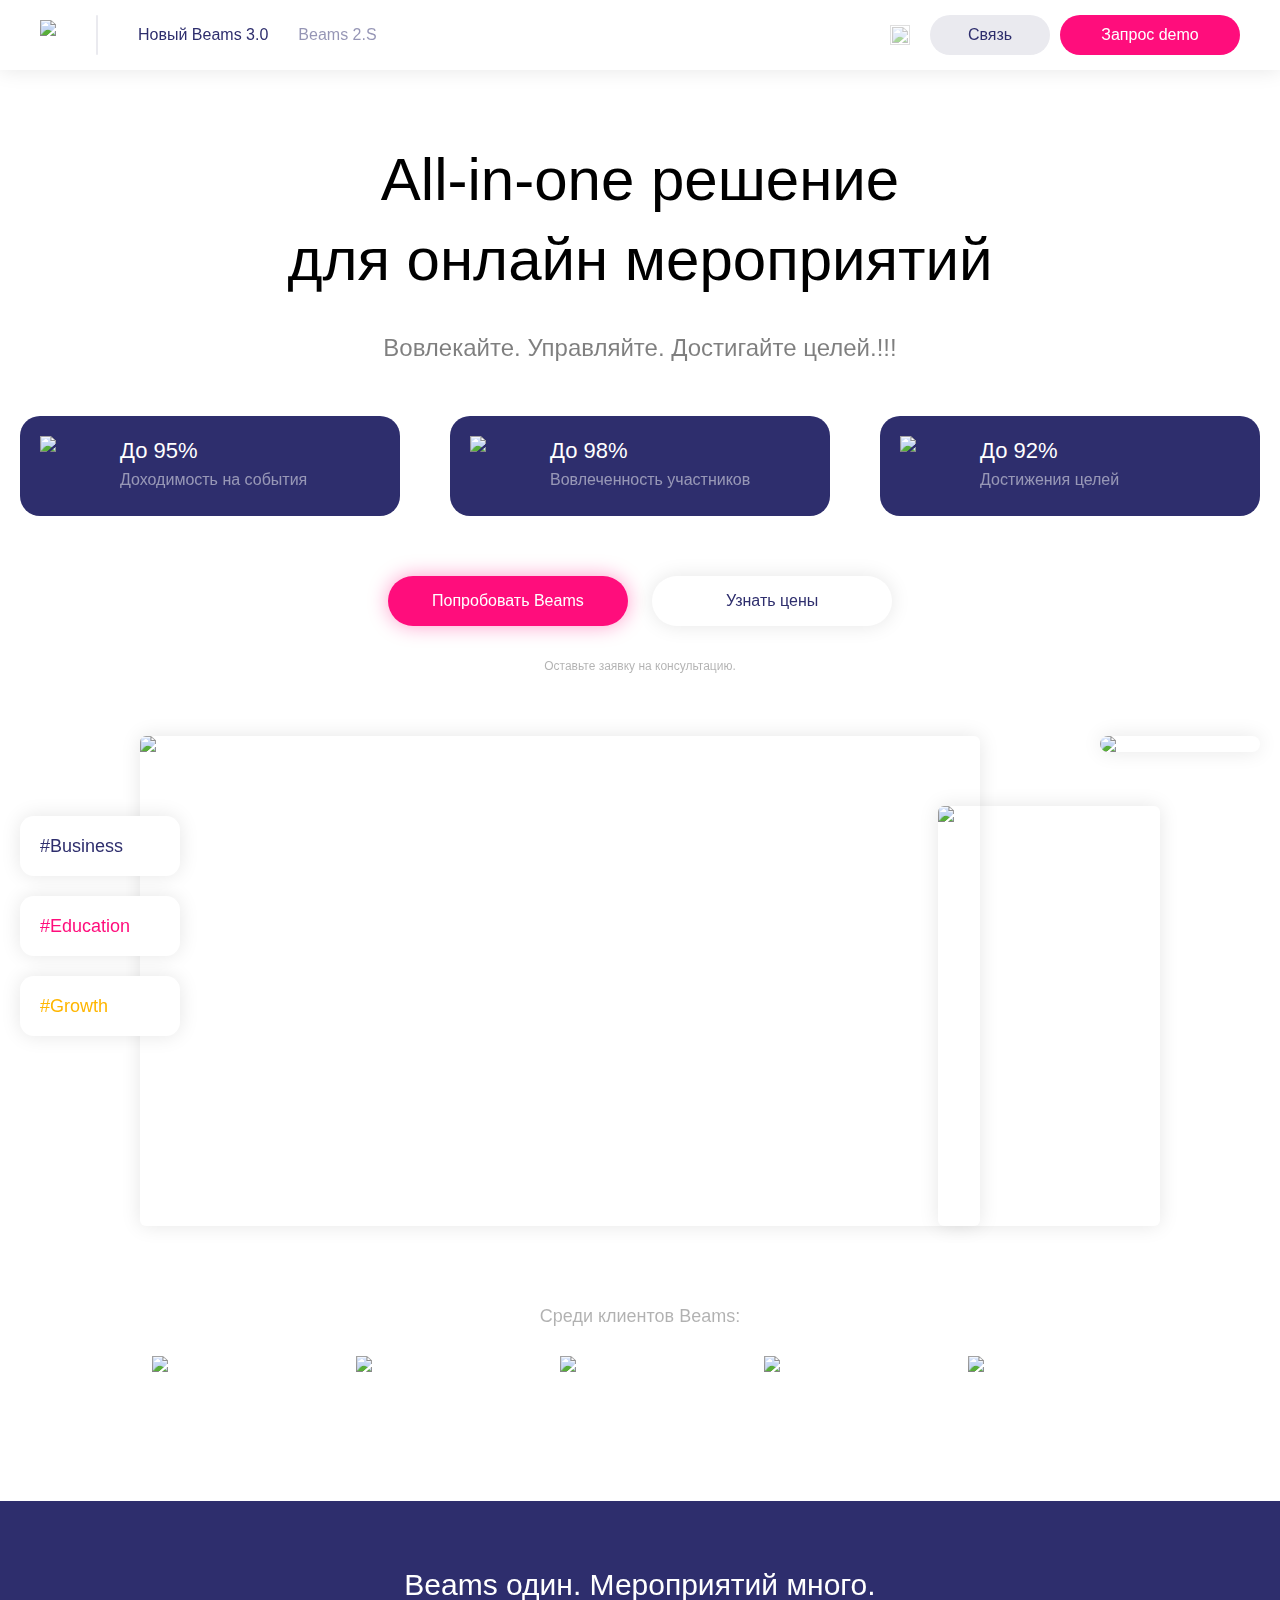
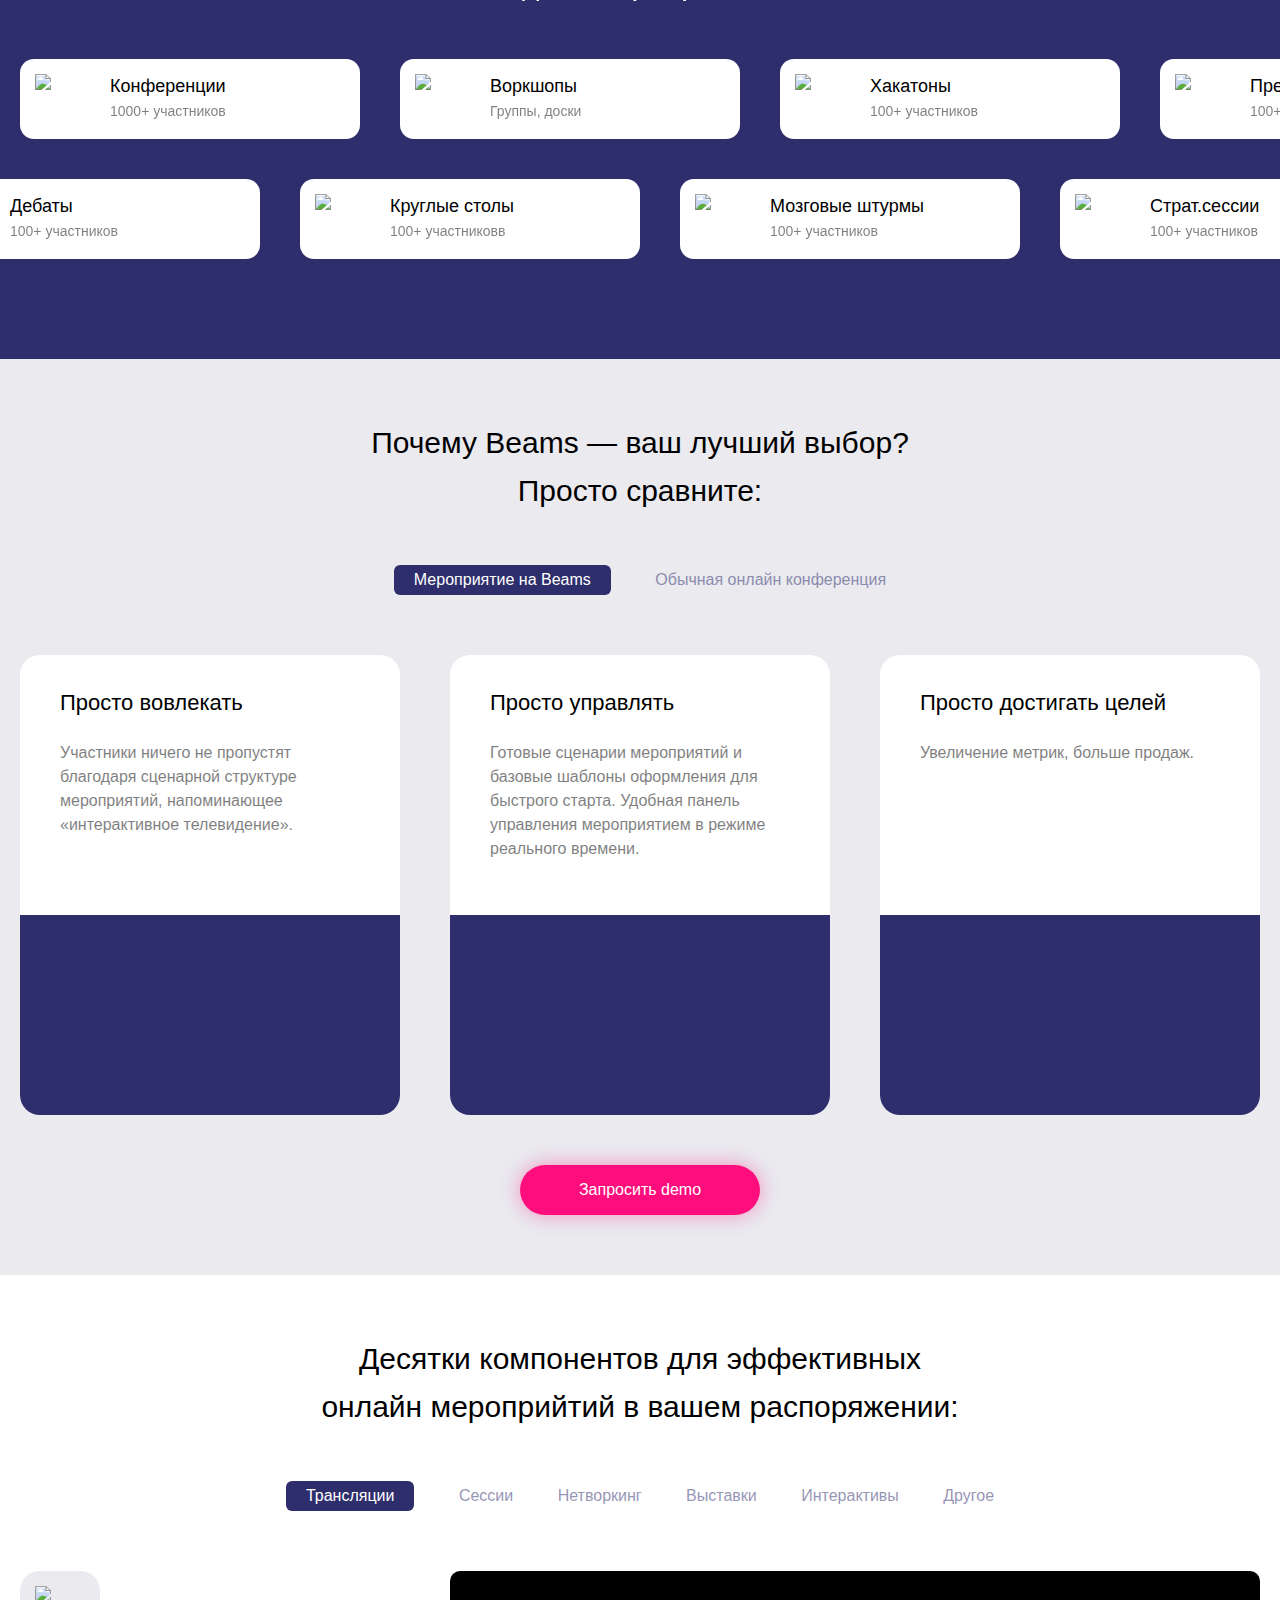
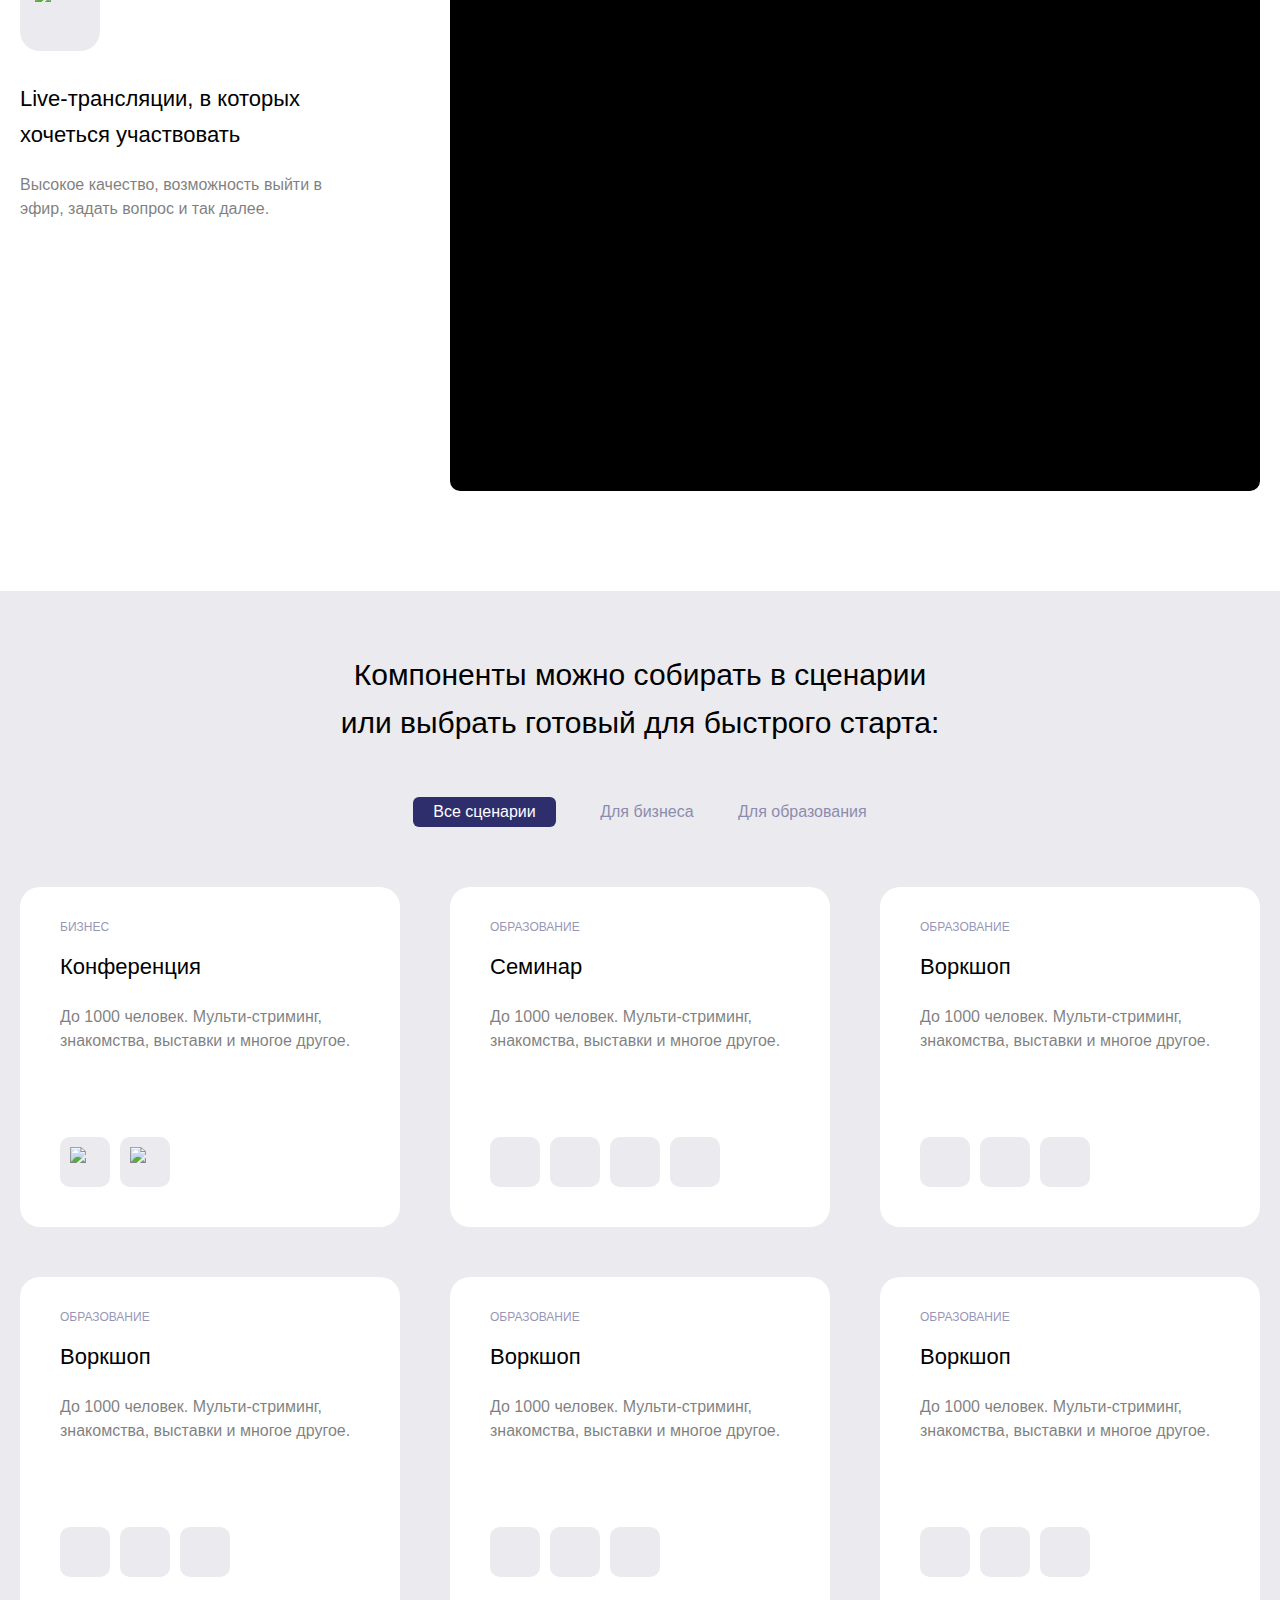
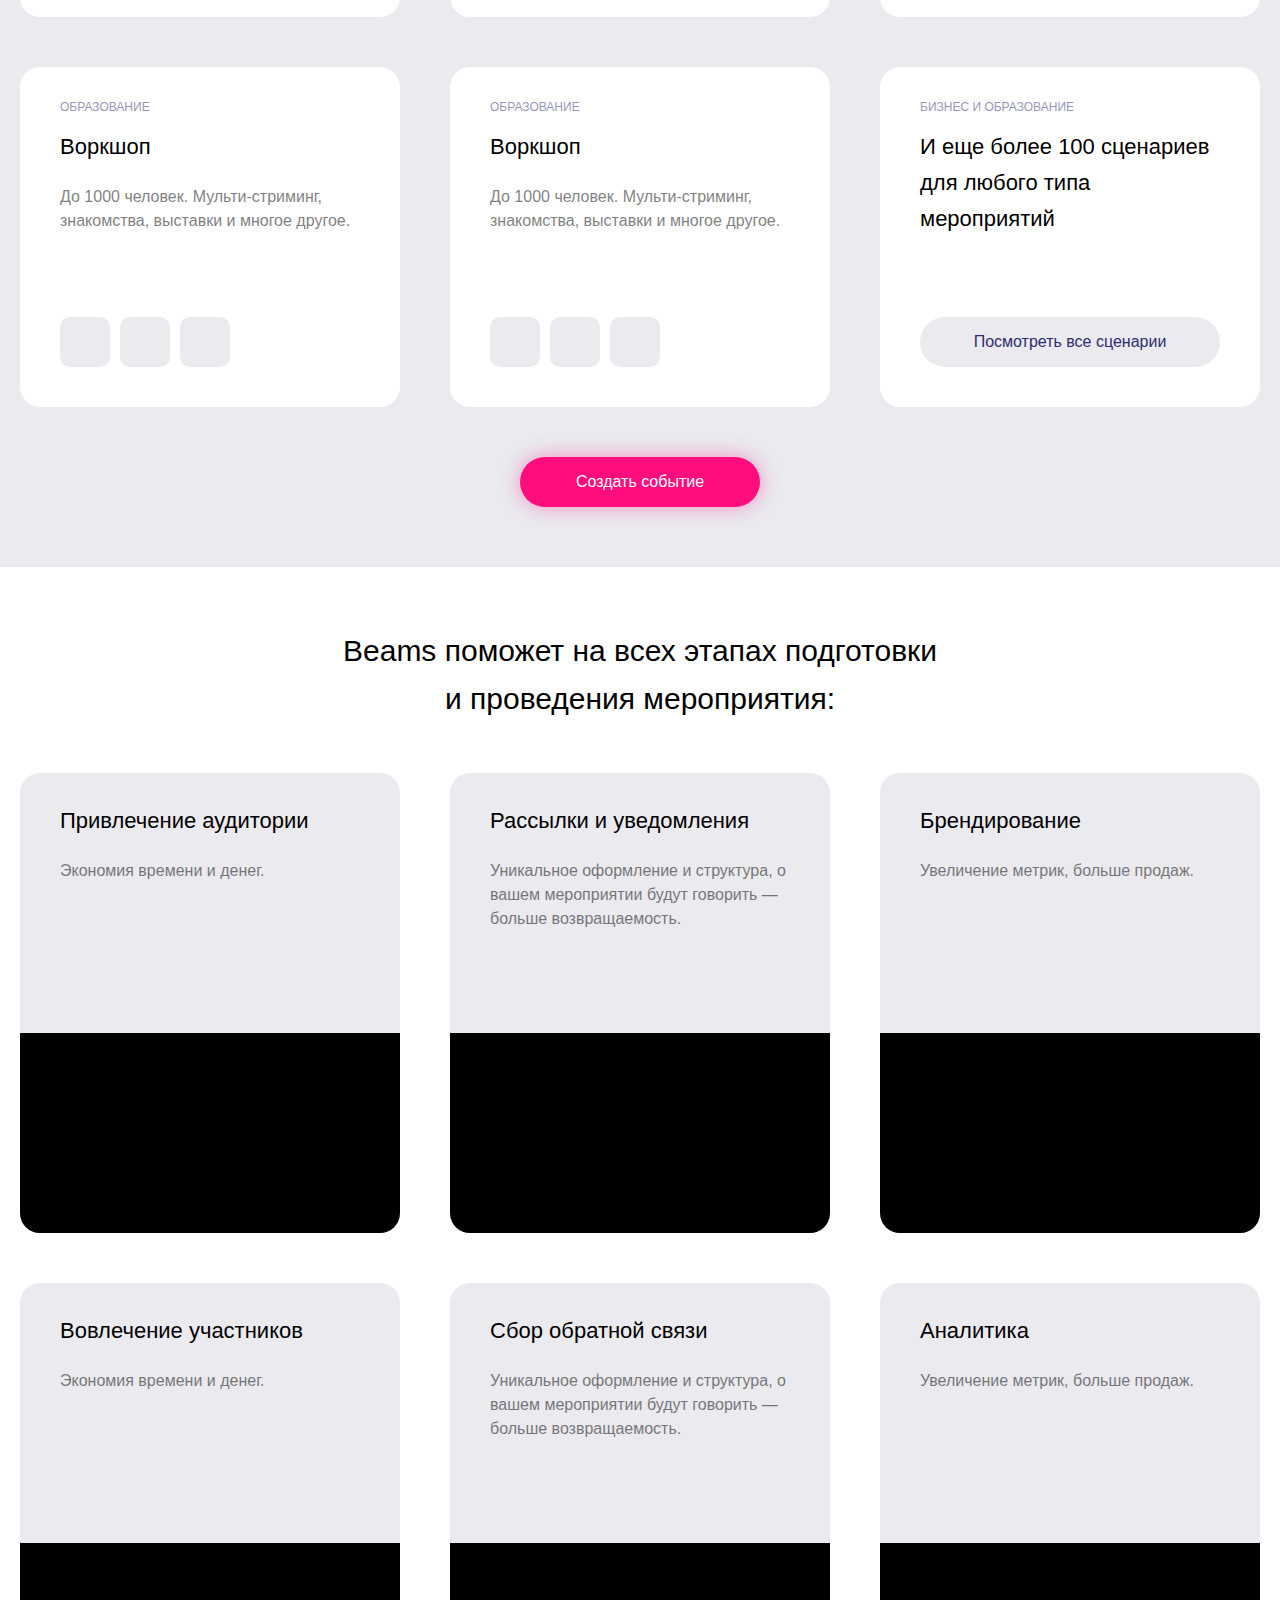
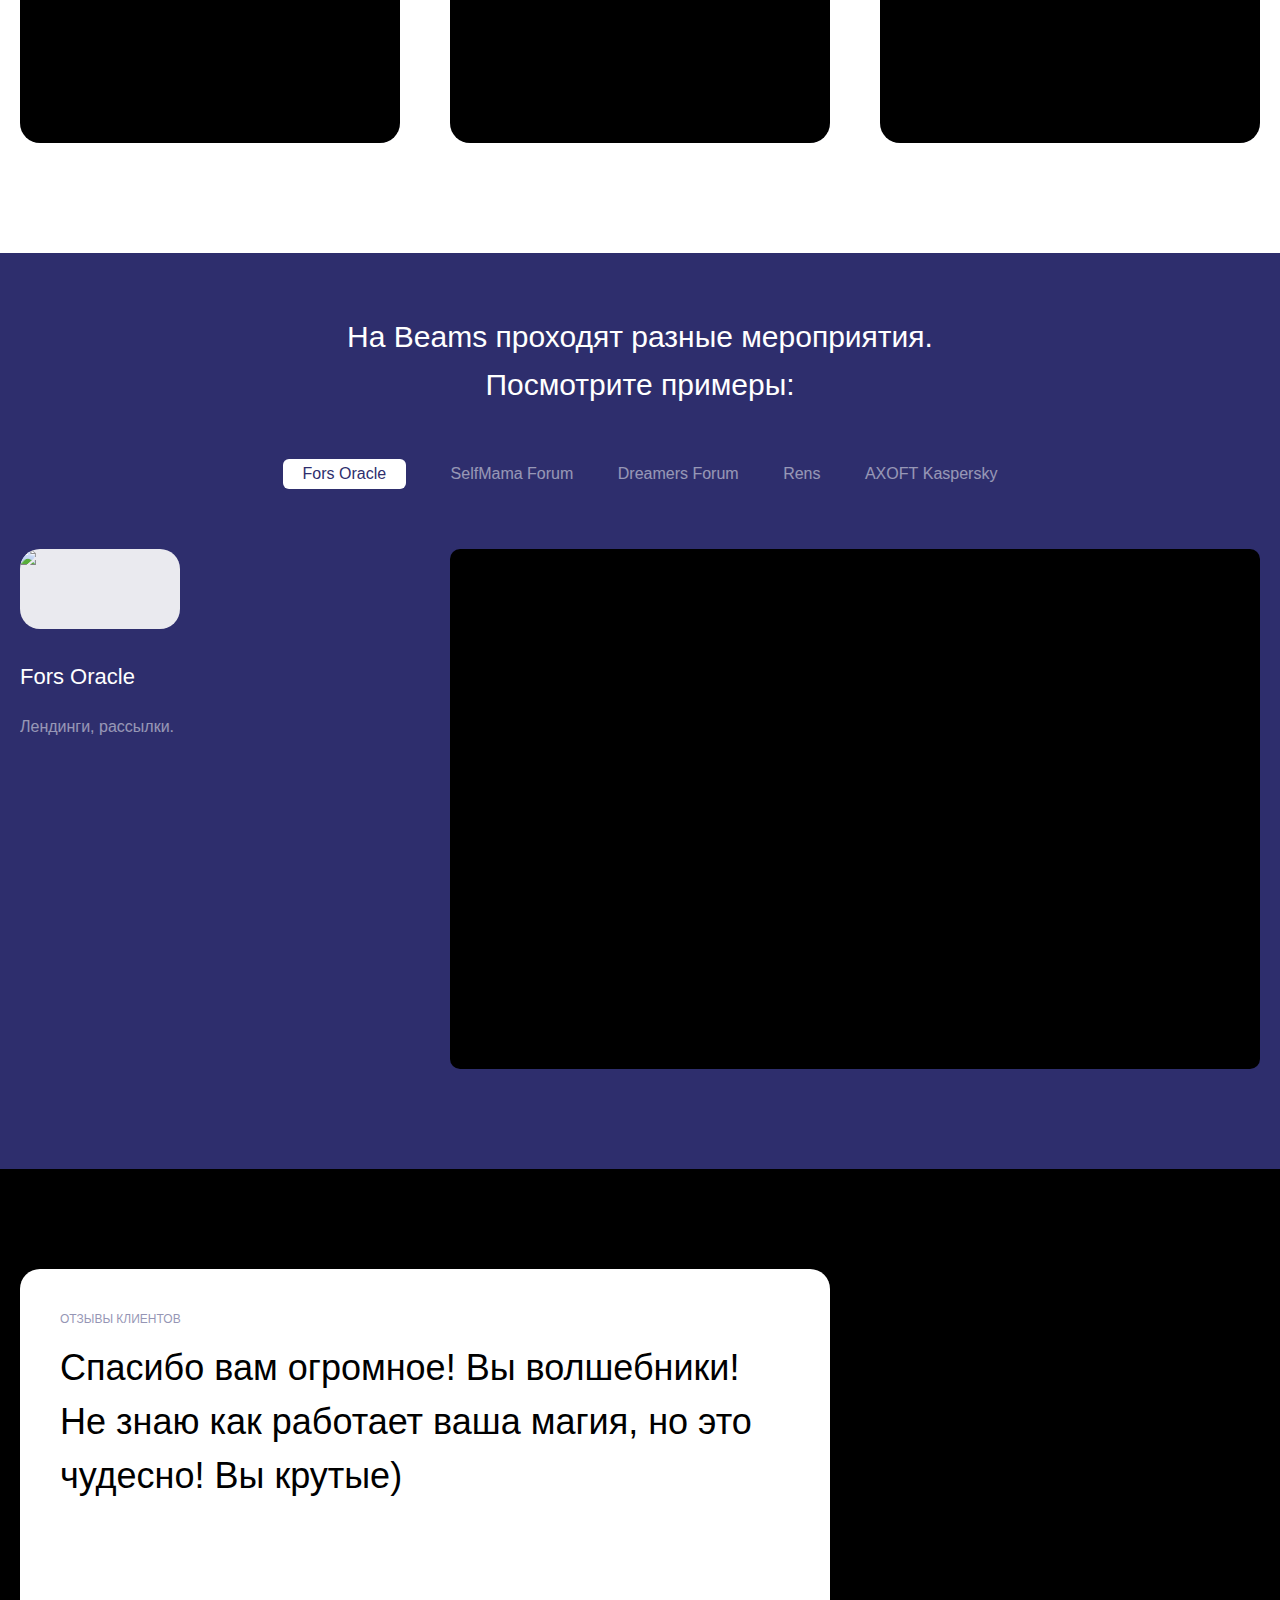
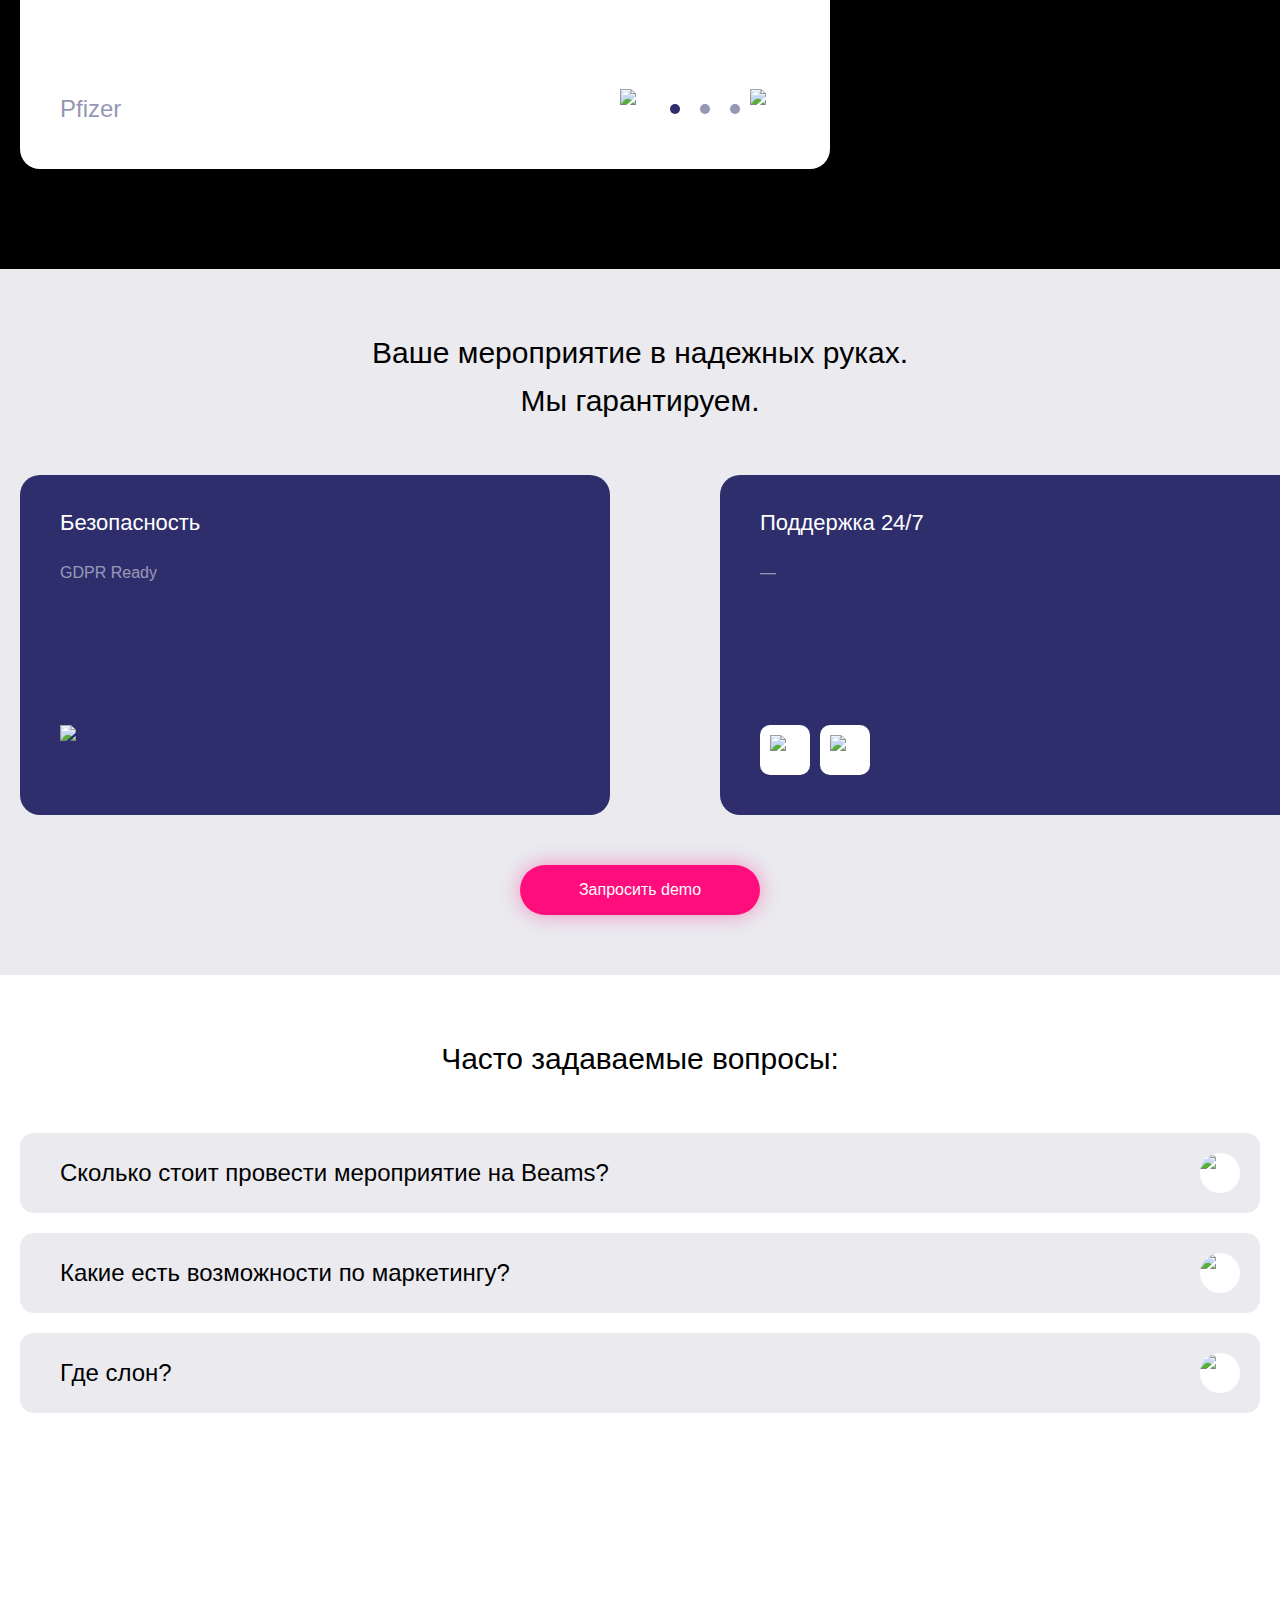
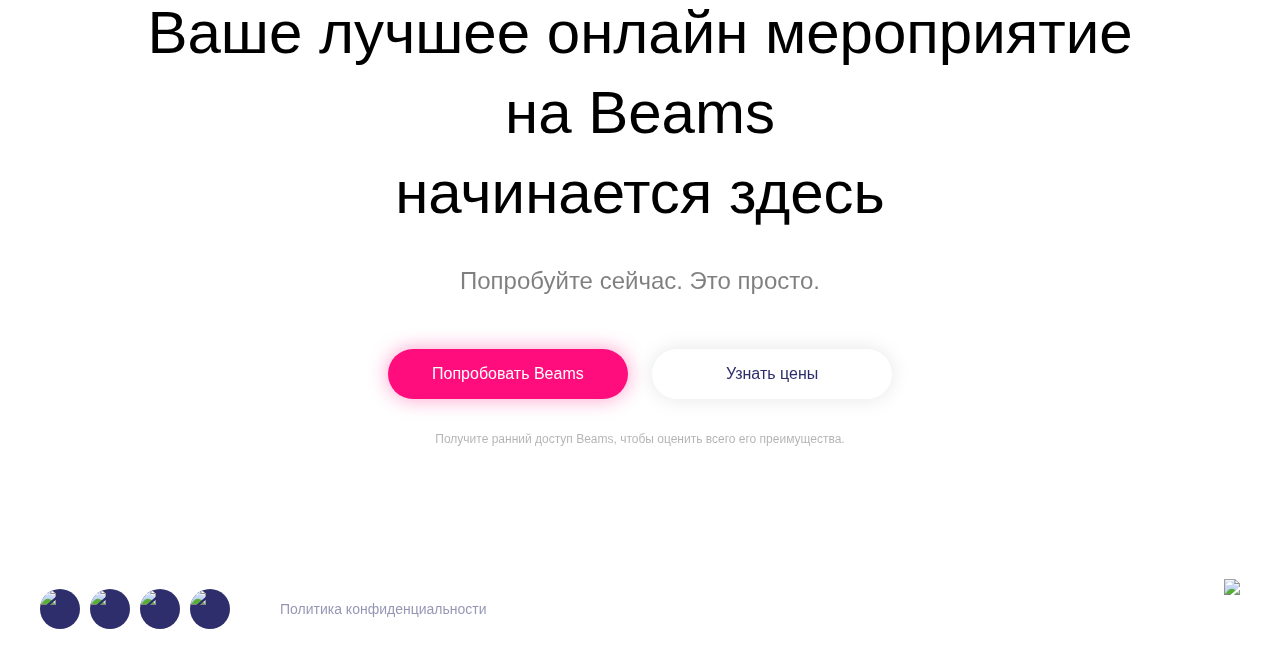
==== commit e33558f4: "test commit" ====
--- a/index.html
+++ b/index.html
@@ -75,9 +75,9 @@
 				для онлайн мероприятий
 			</div>
 			<div class="big_subtitle">
-				Вовлекайте. Управляйте. Достигайте целей.
-			</div>
-			<div class="profits_block">
+				Вовлекайте. Управляйте. Достигайте целей.!!!
+			</div>
+			<div class="profits_block ">
 				<div class="profit_case">
 					<div class="profit_case_ico">
 						<img src="img/icons/run.png">
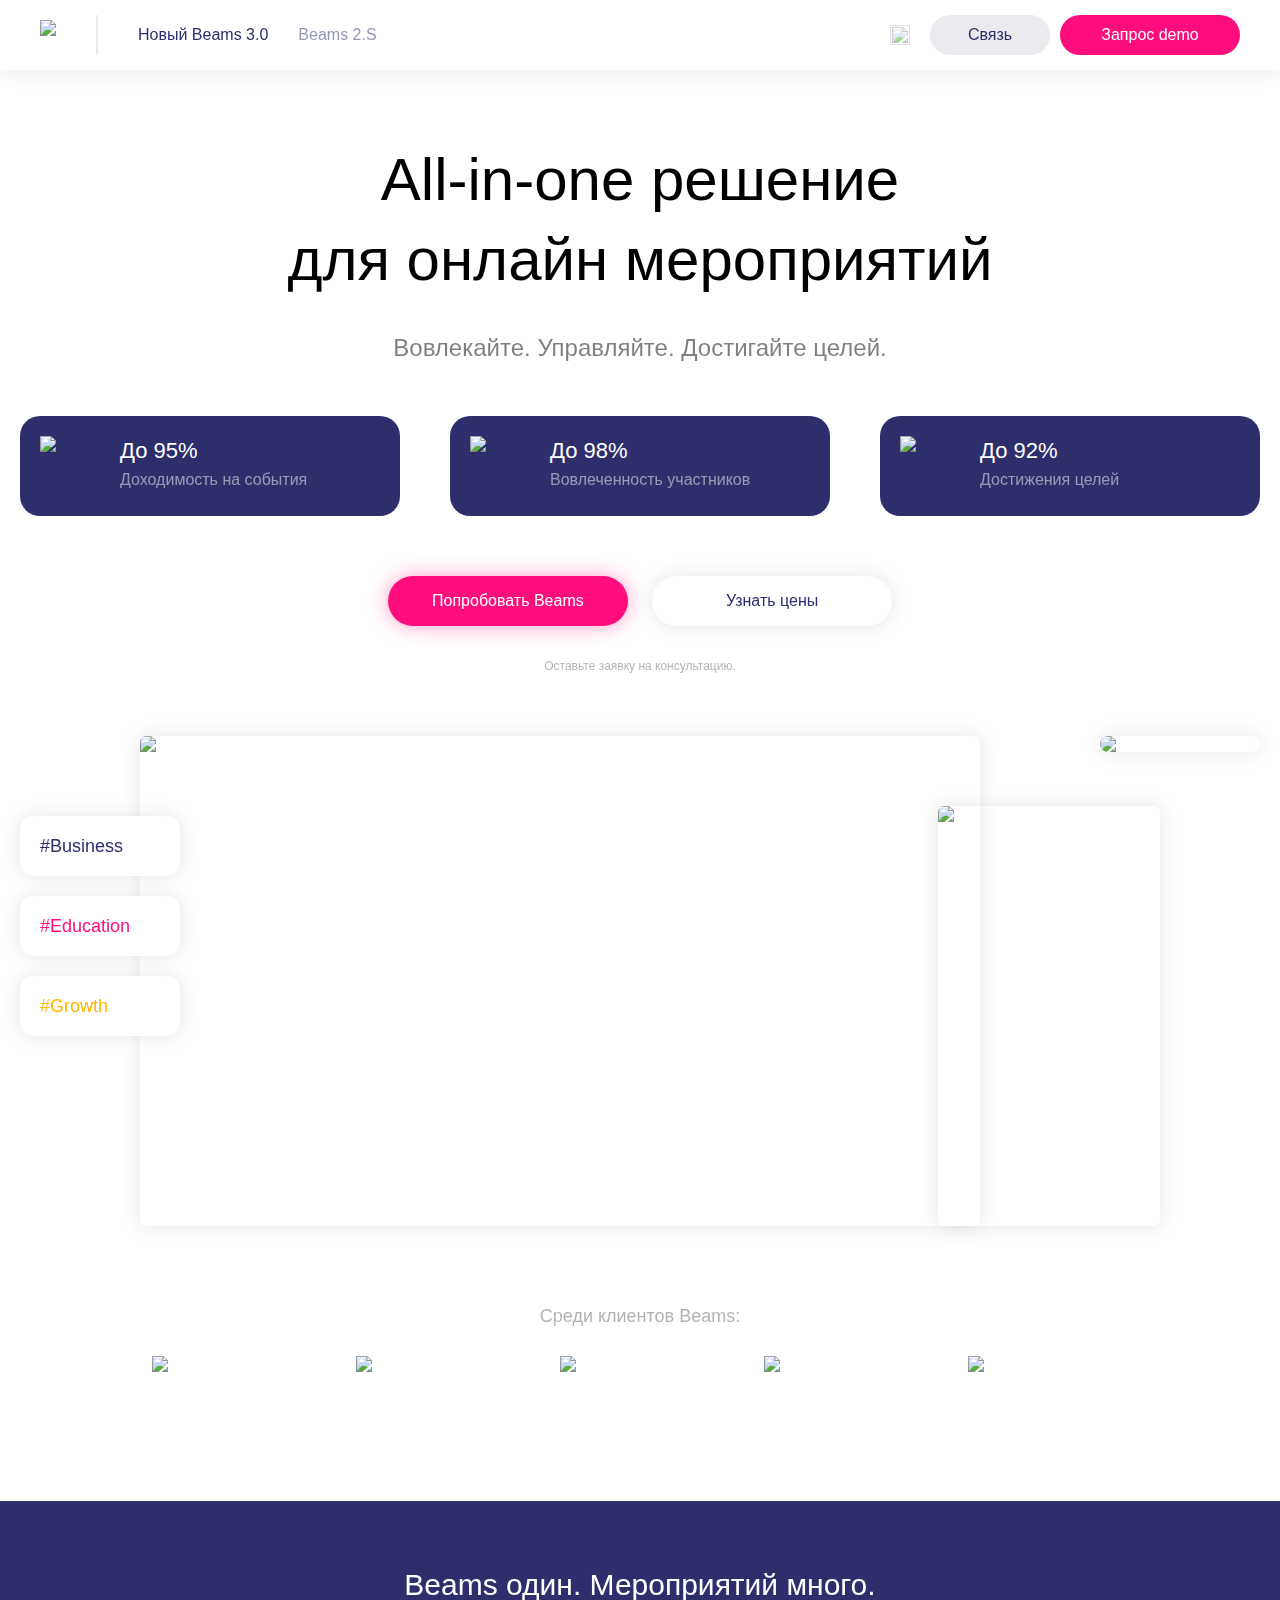
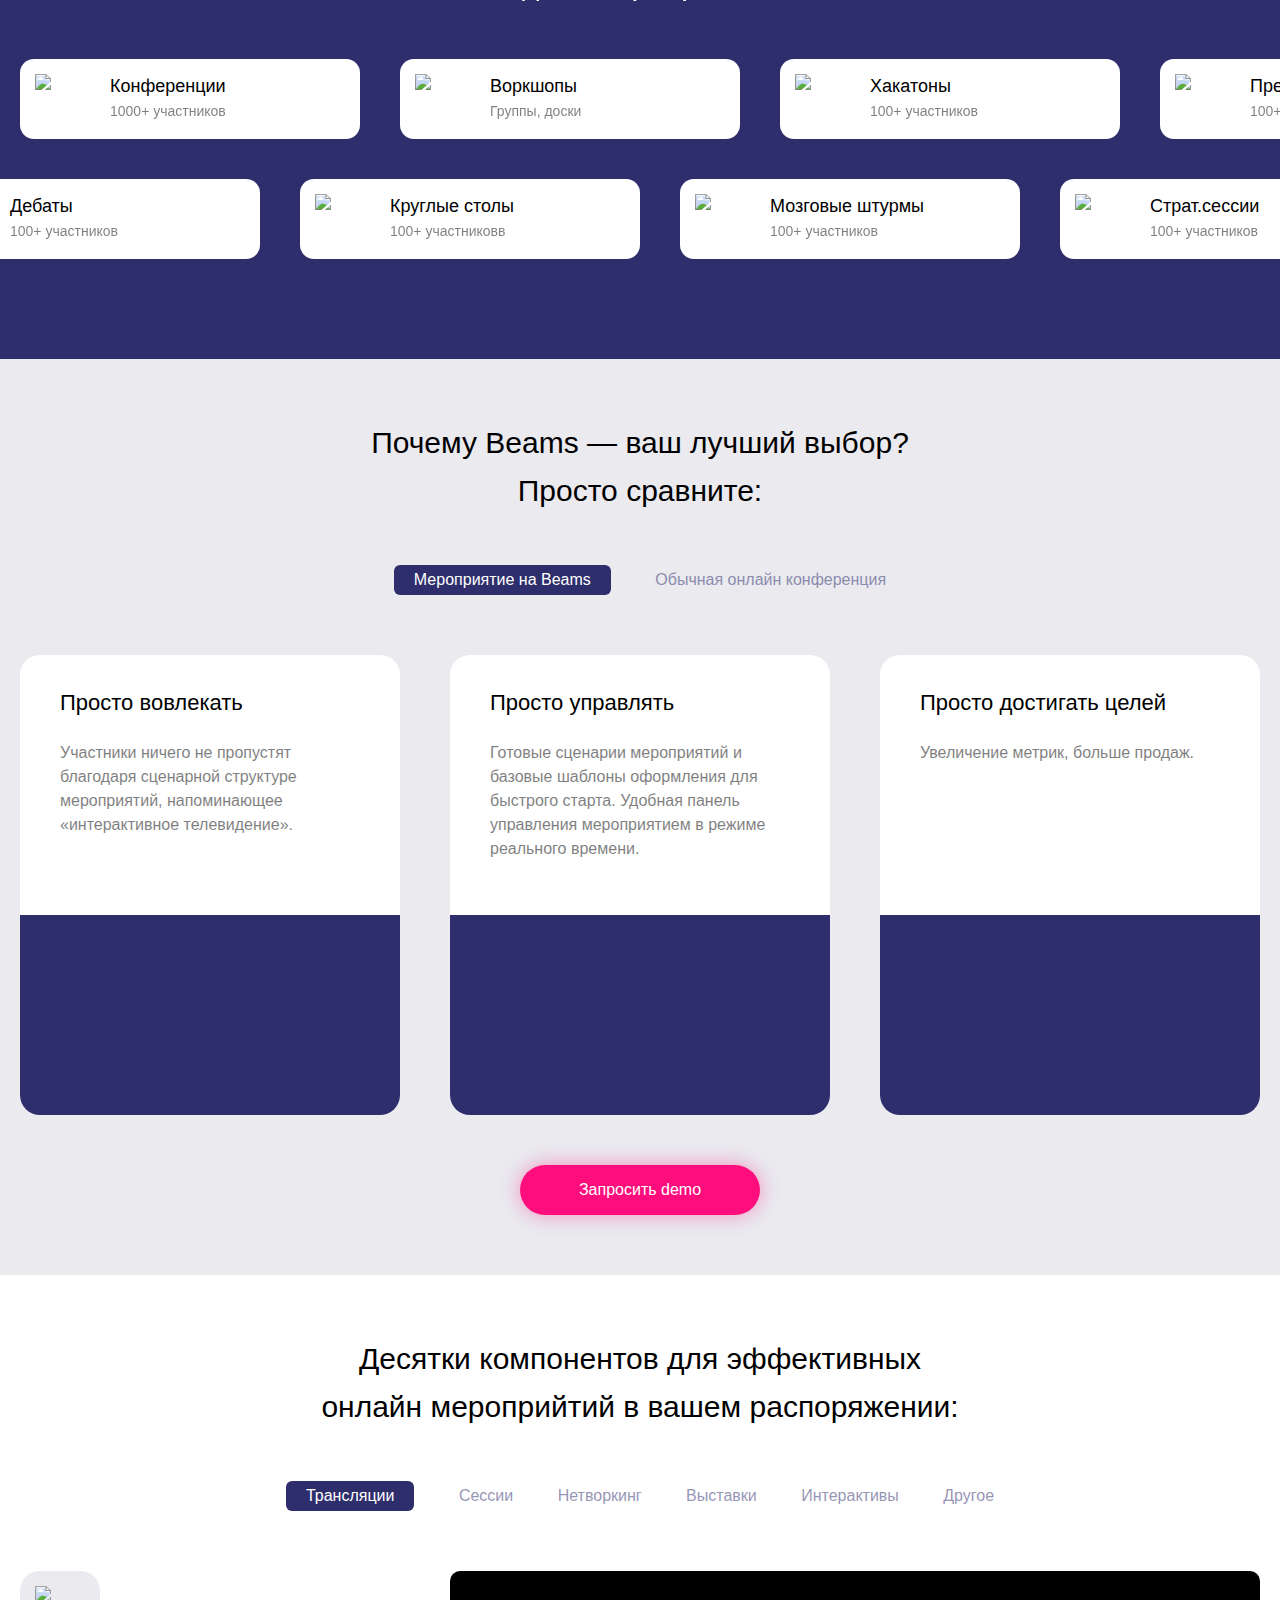
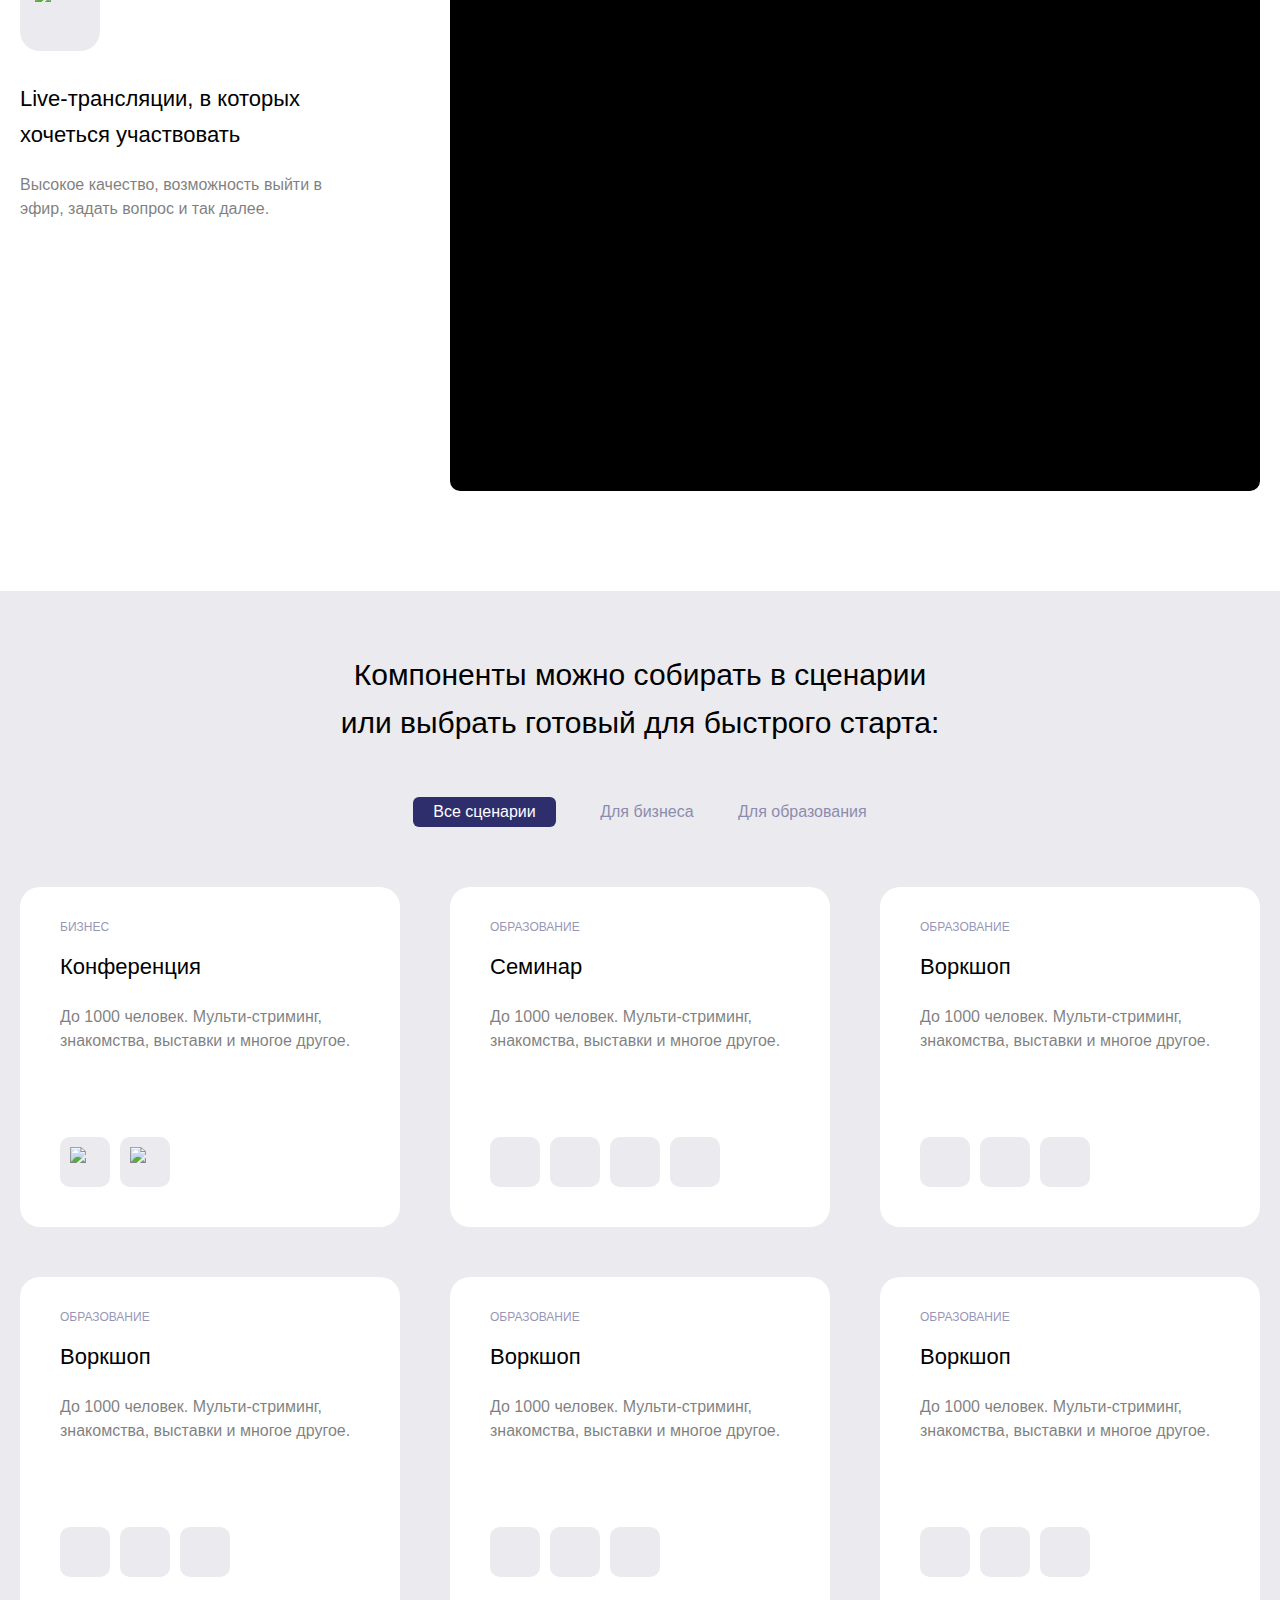
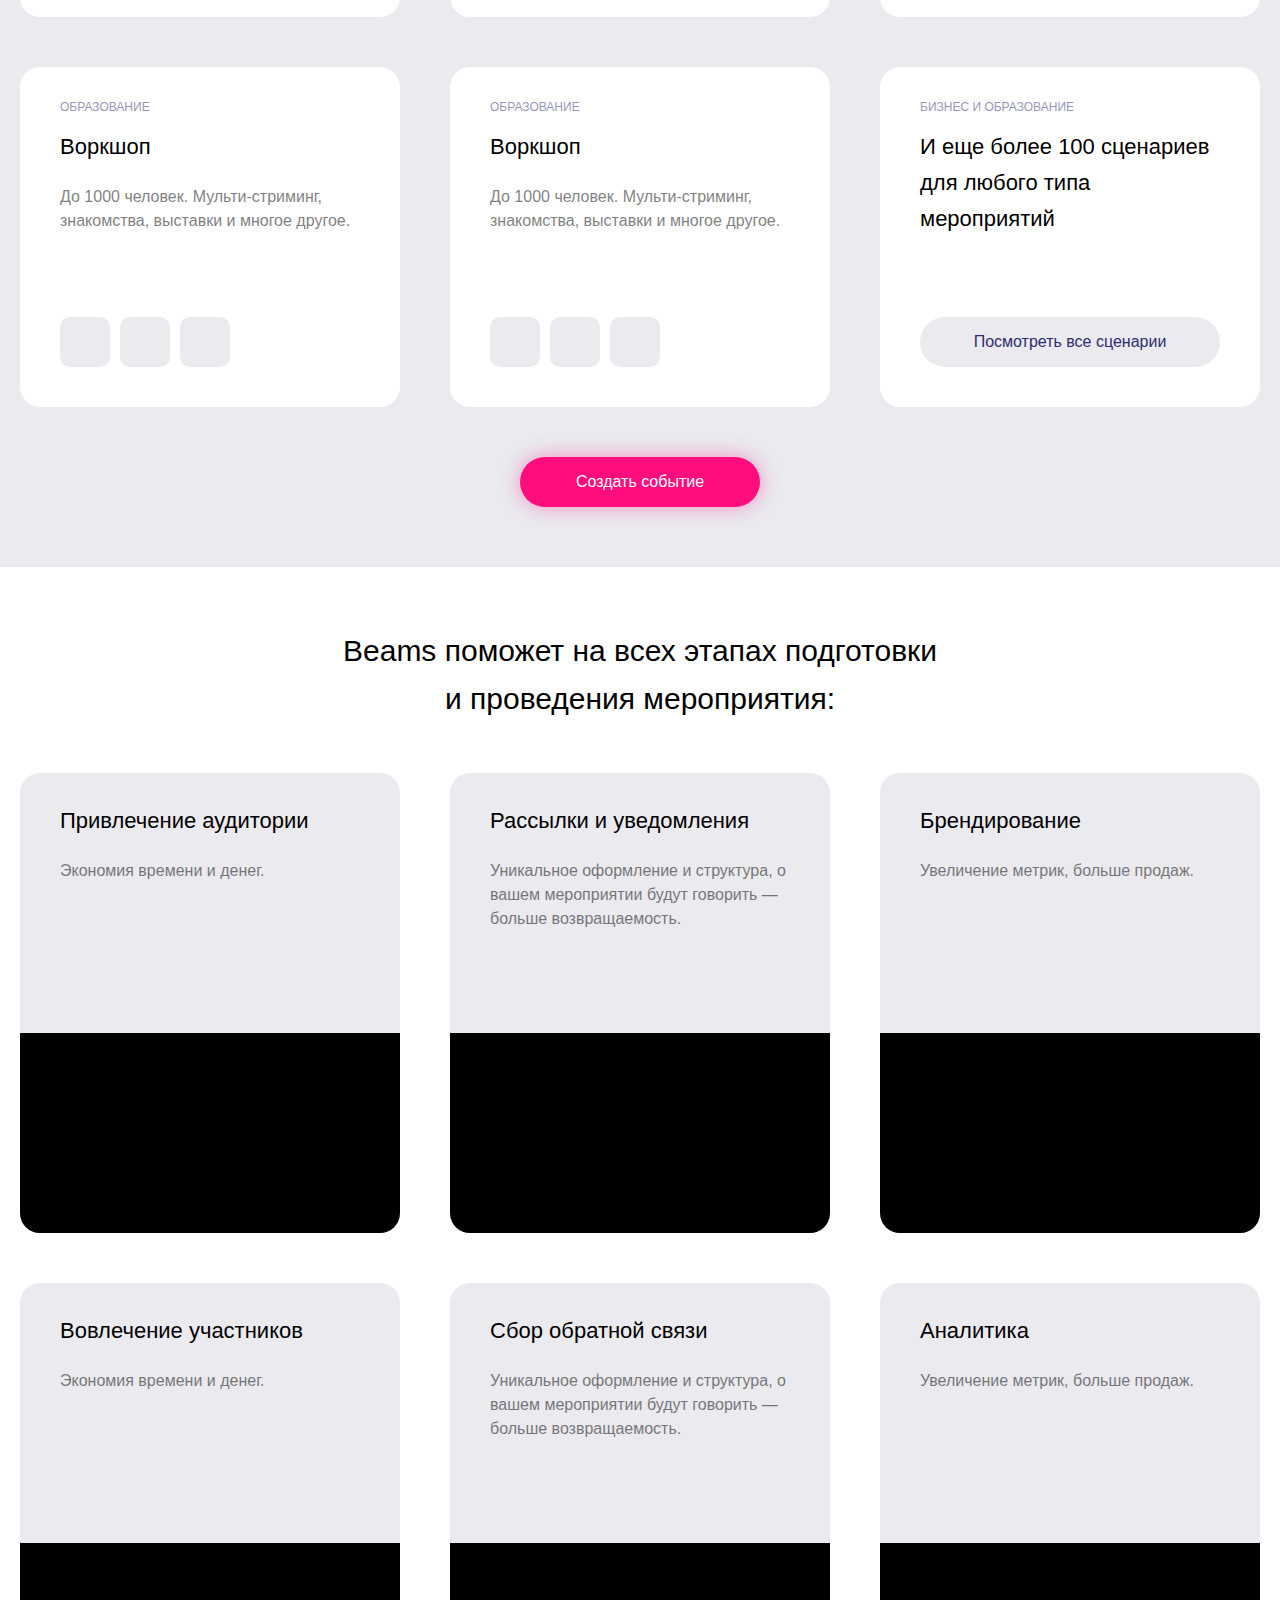
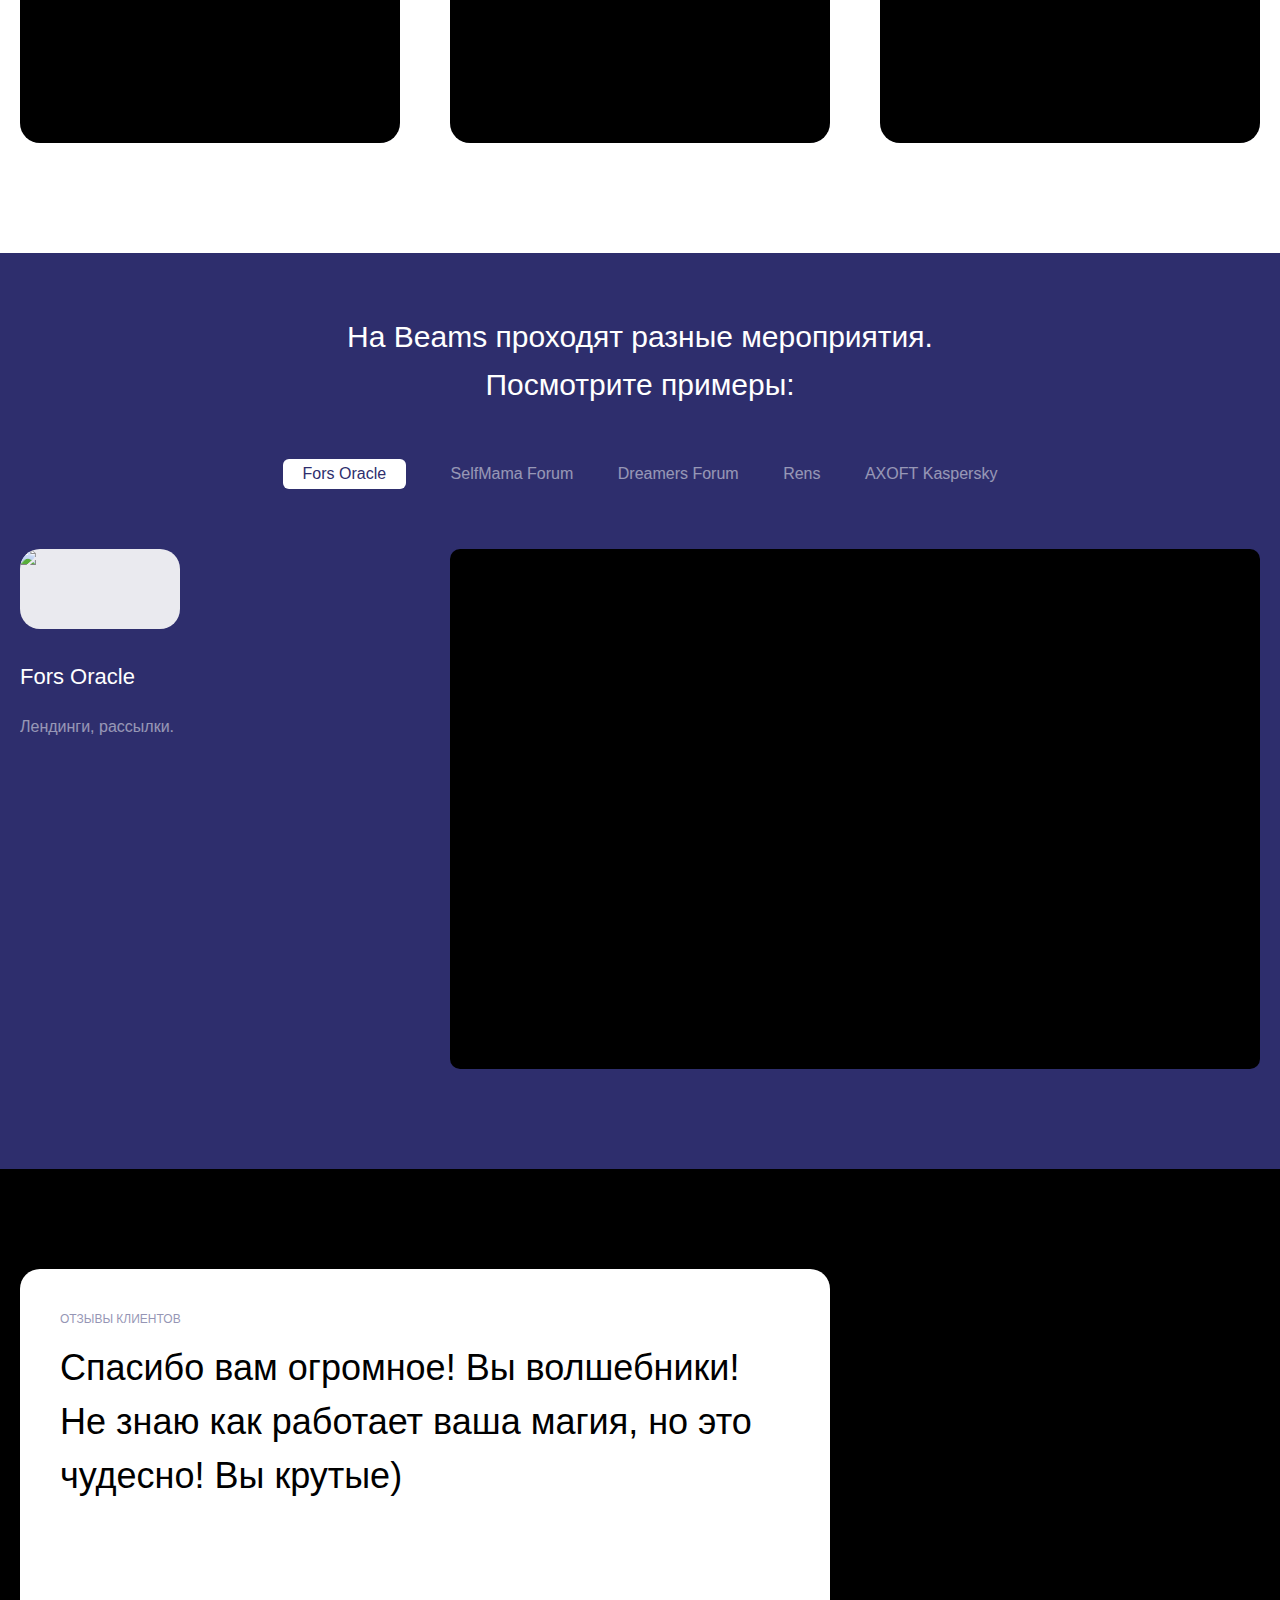
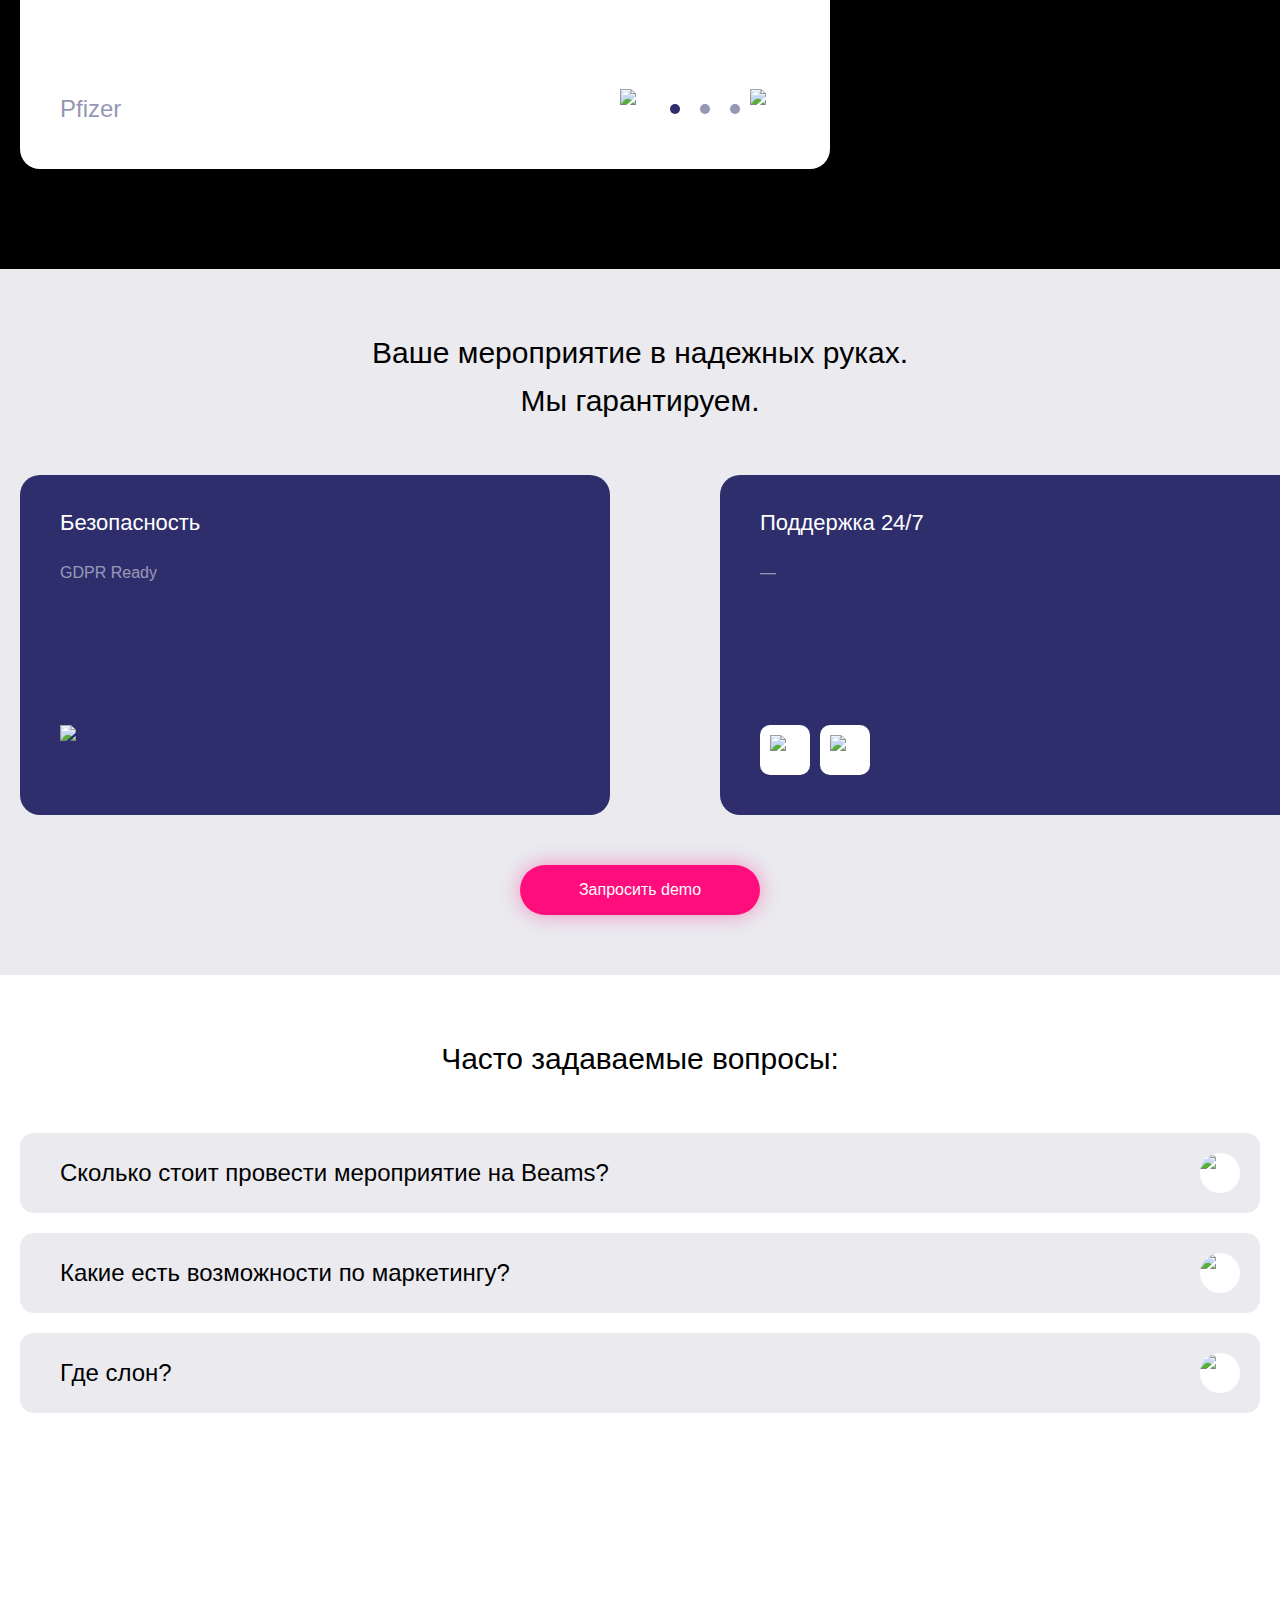
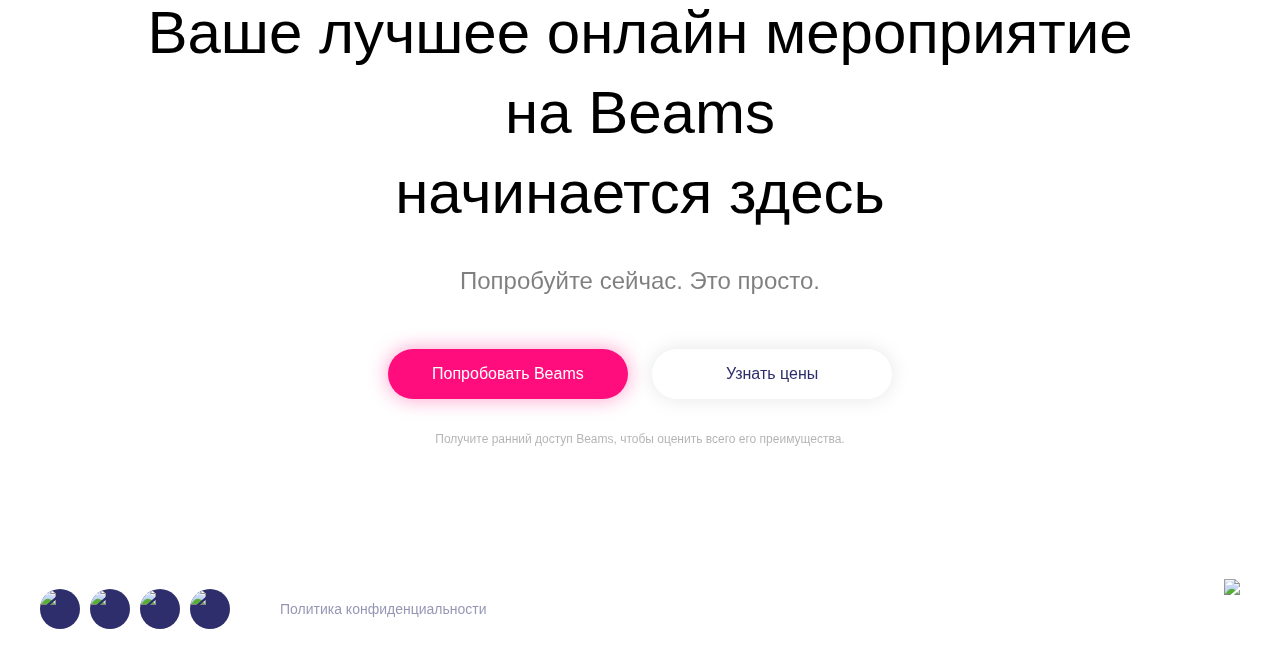
==== commit d3534452: "0" ====
--- a/index.html
+++ b/index.html
@@ -75,7 +75,7 @@
 				для онлайн мероприятий
 			</div>
 			<div class="big_subtitle">
-				Вовлекайте. Управляйте. Достигайте целей.!!!
+				Вовлекайте. Управляйте. Достигайте целей.
 			</div>
 			<div class="profits_block ">
 				<div class="profit_case">
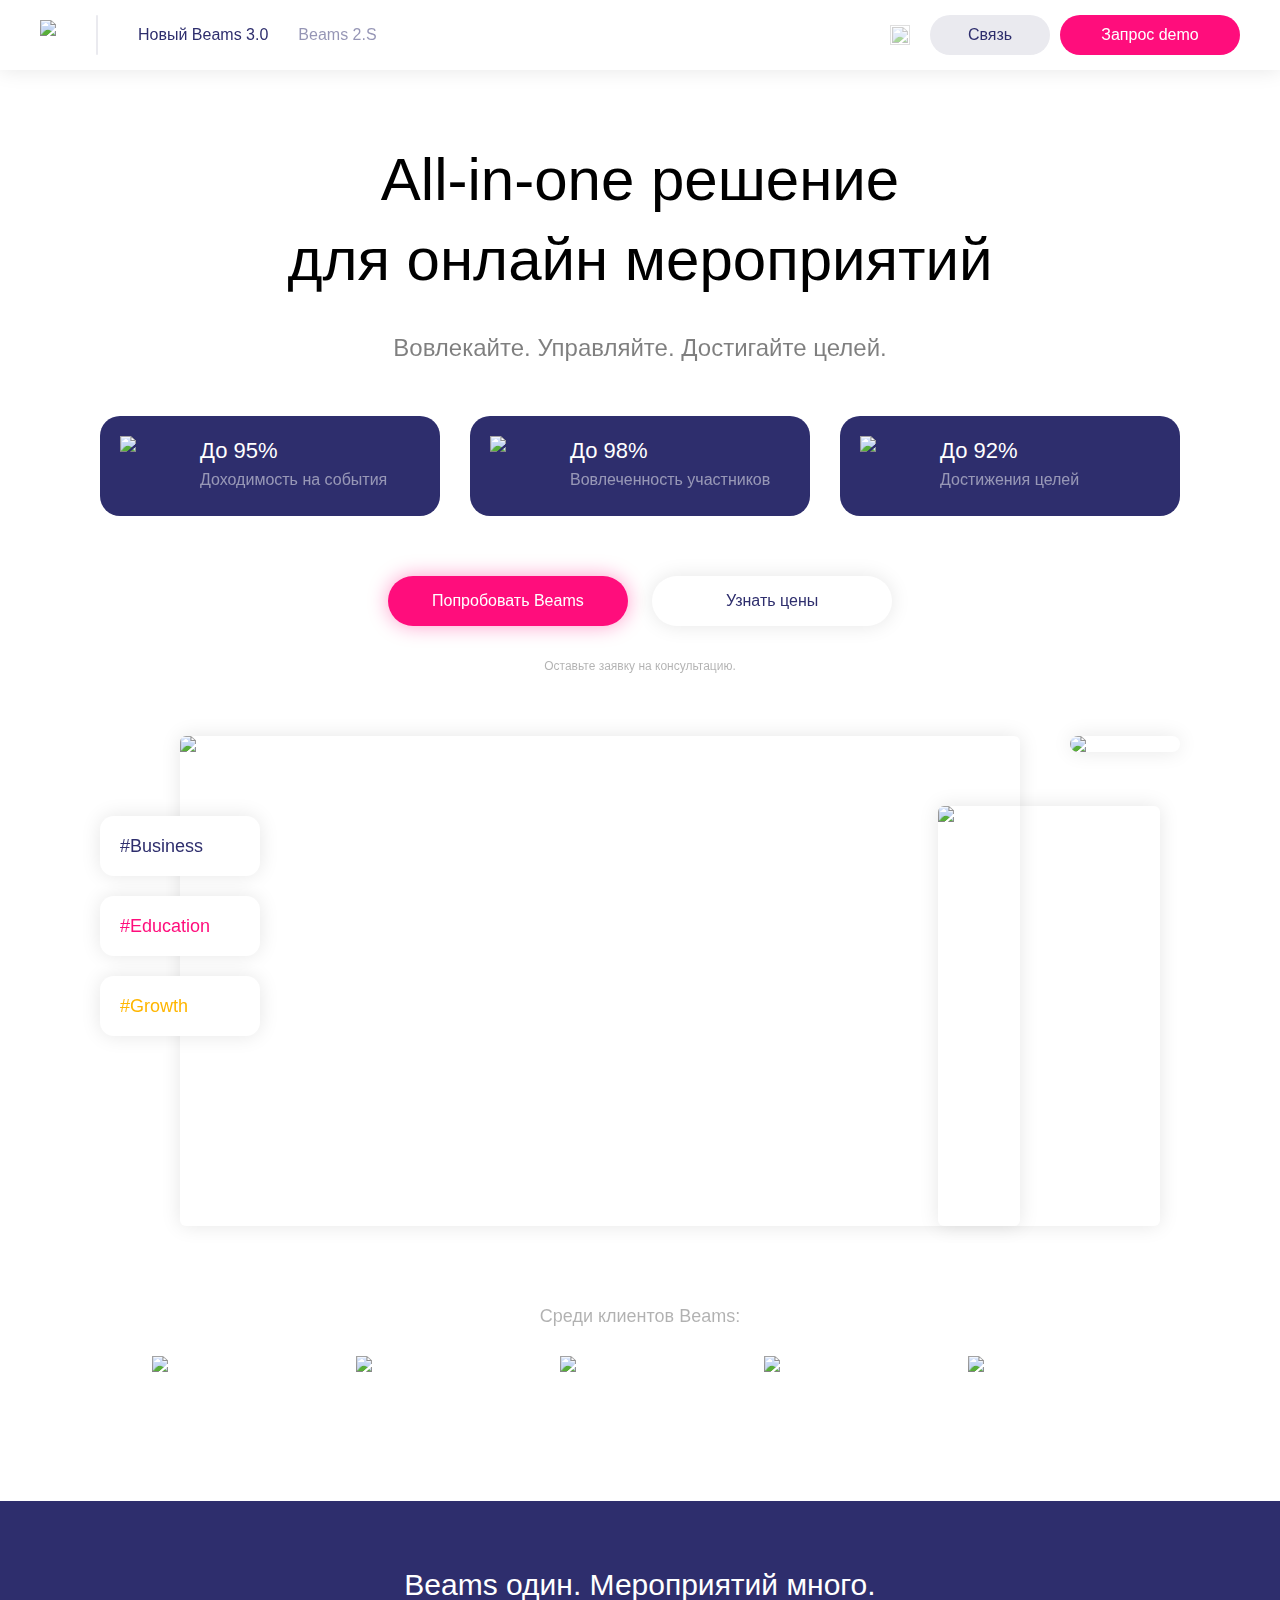
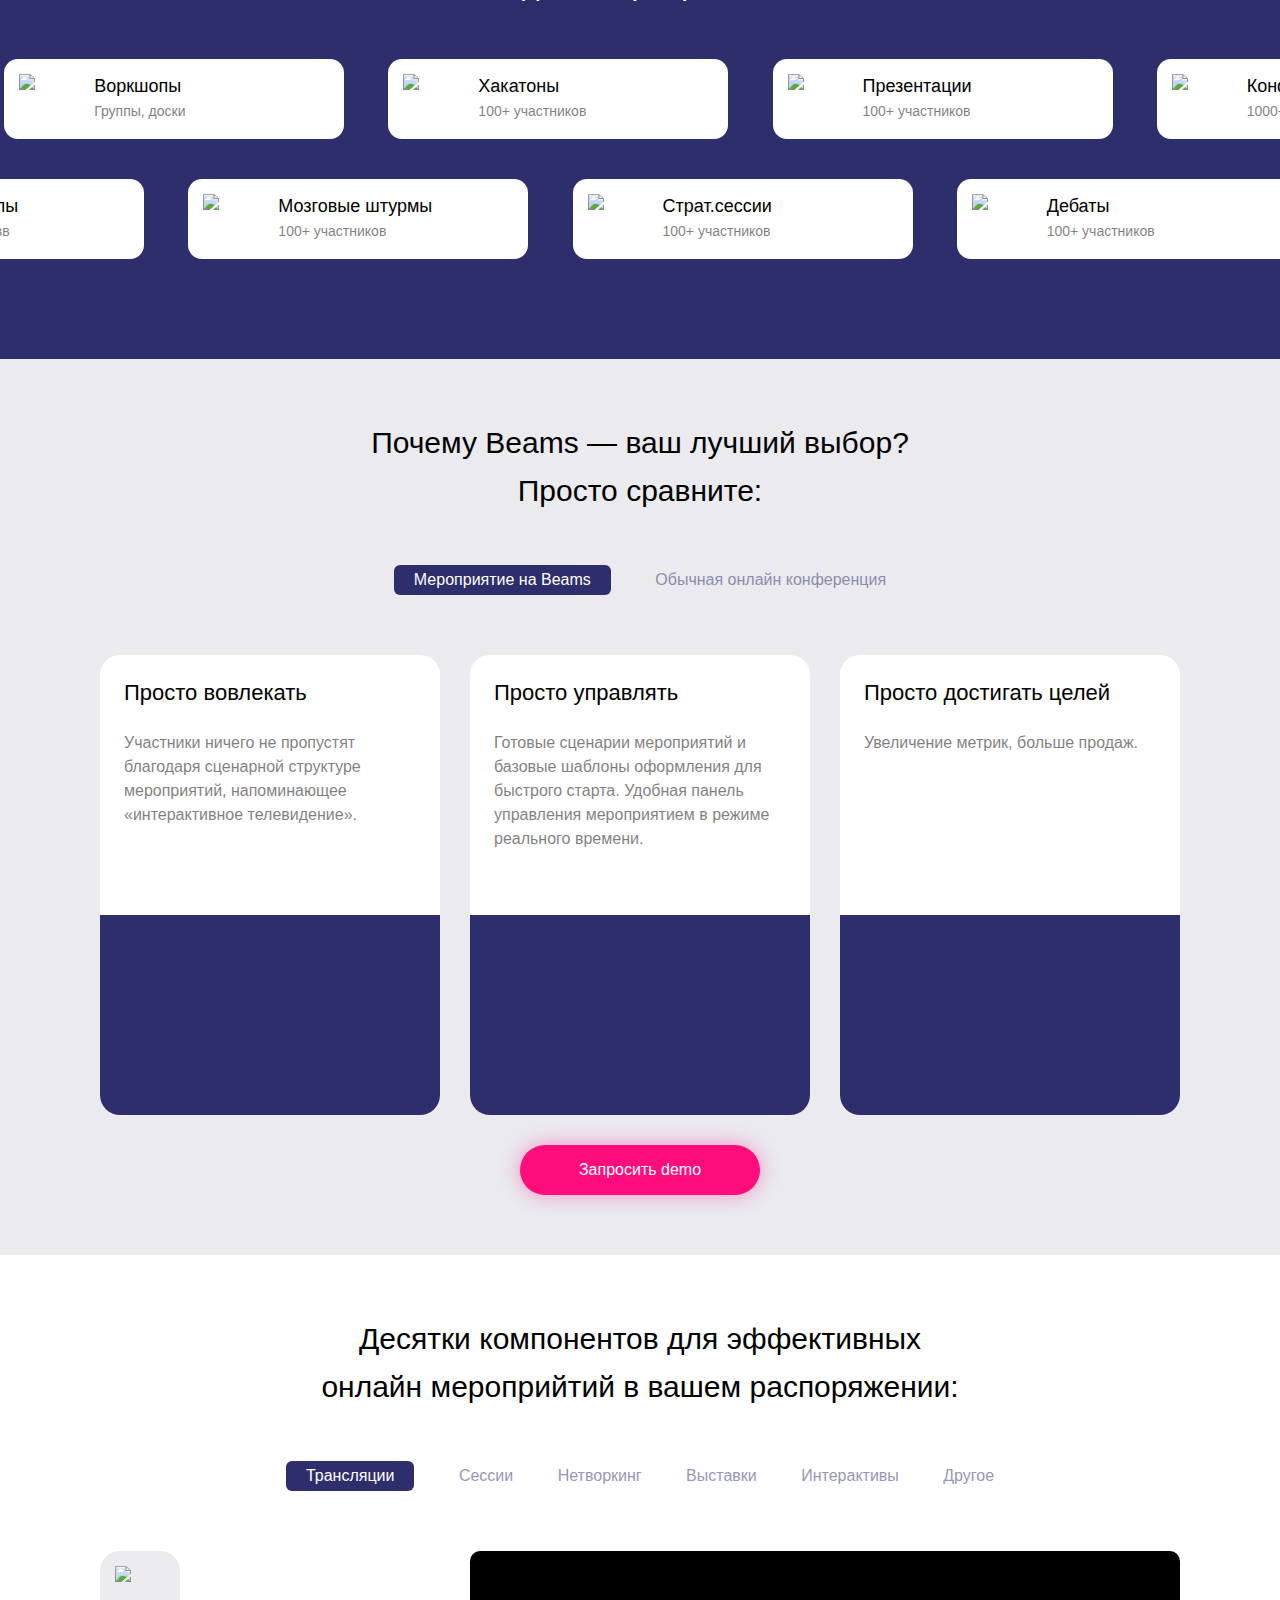
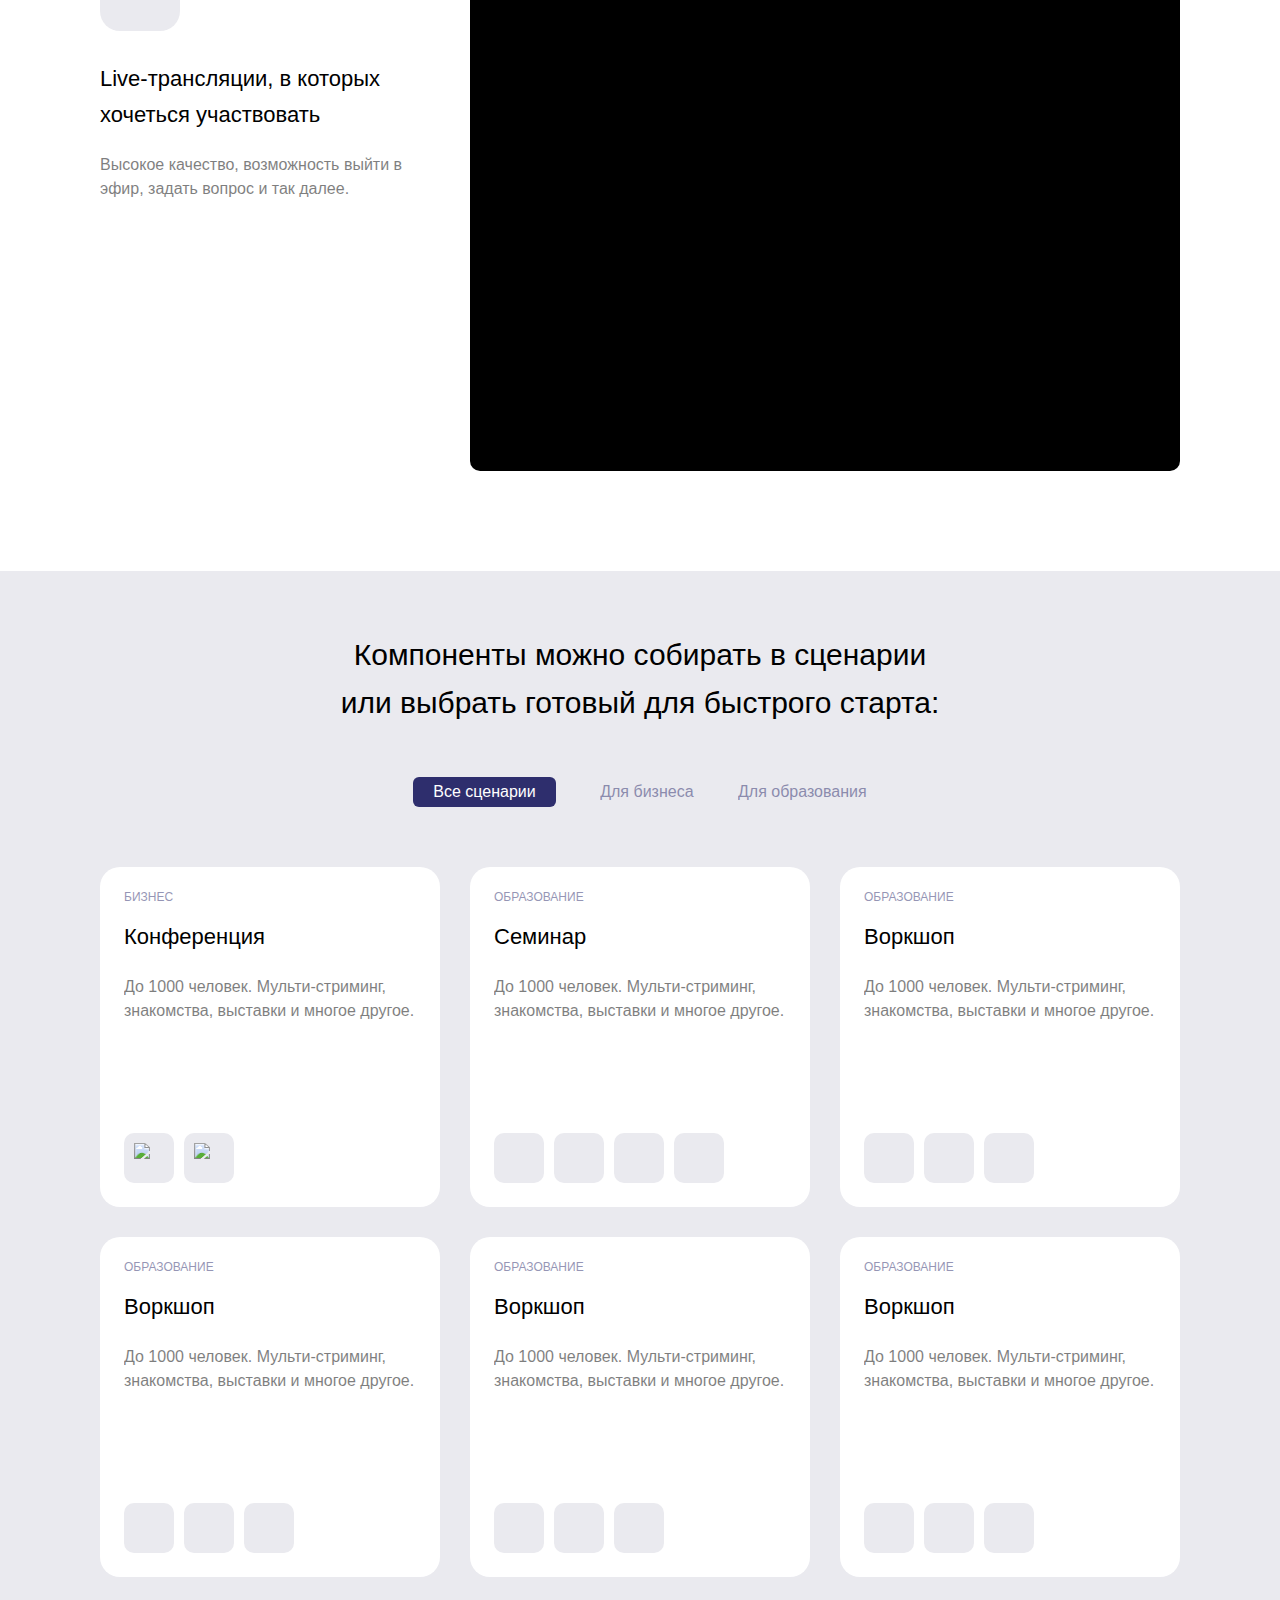
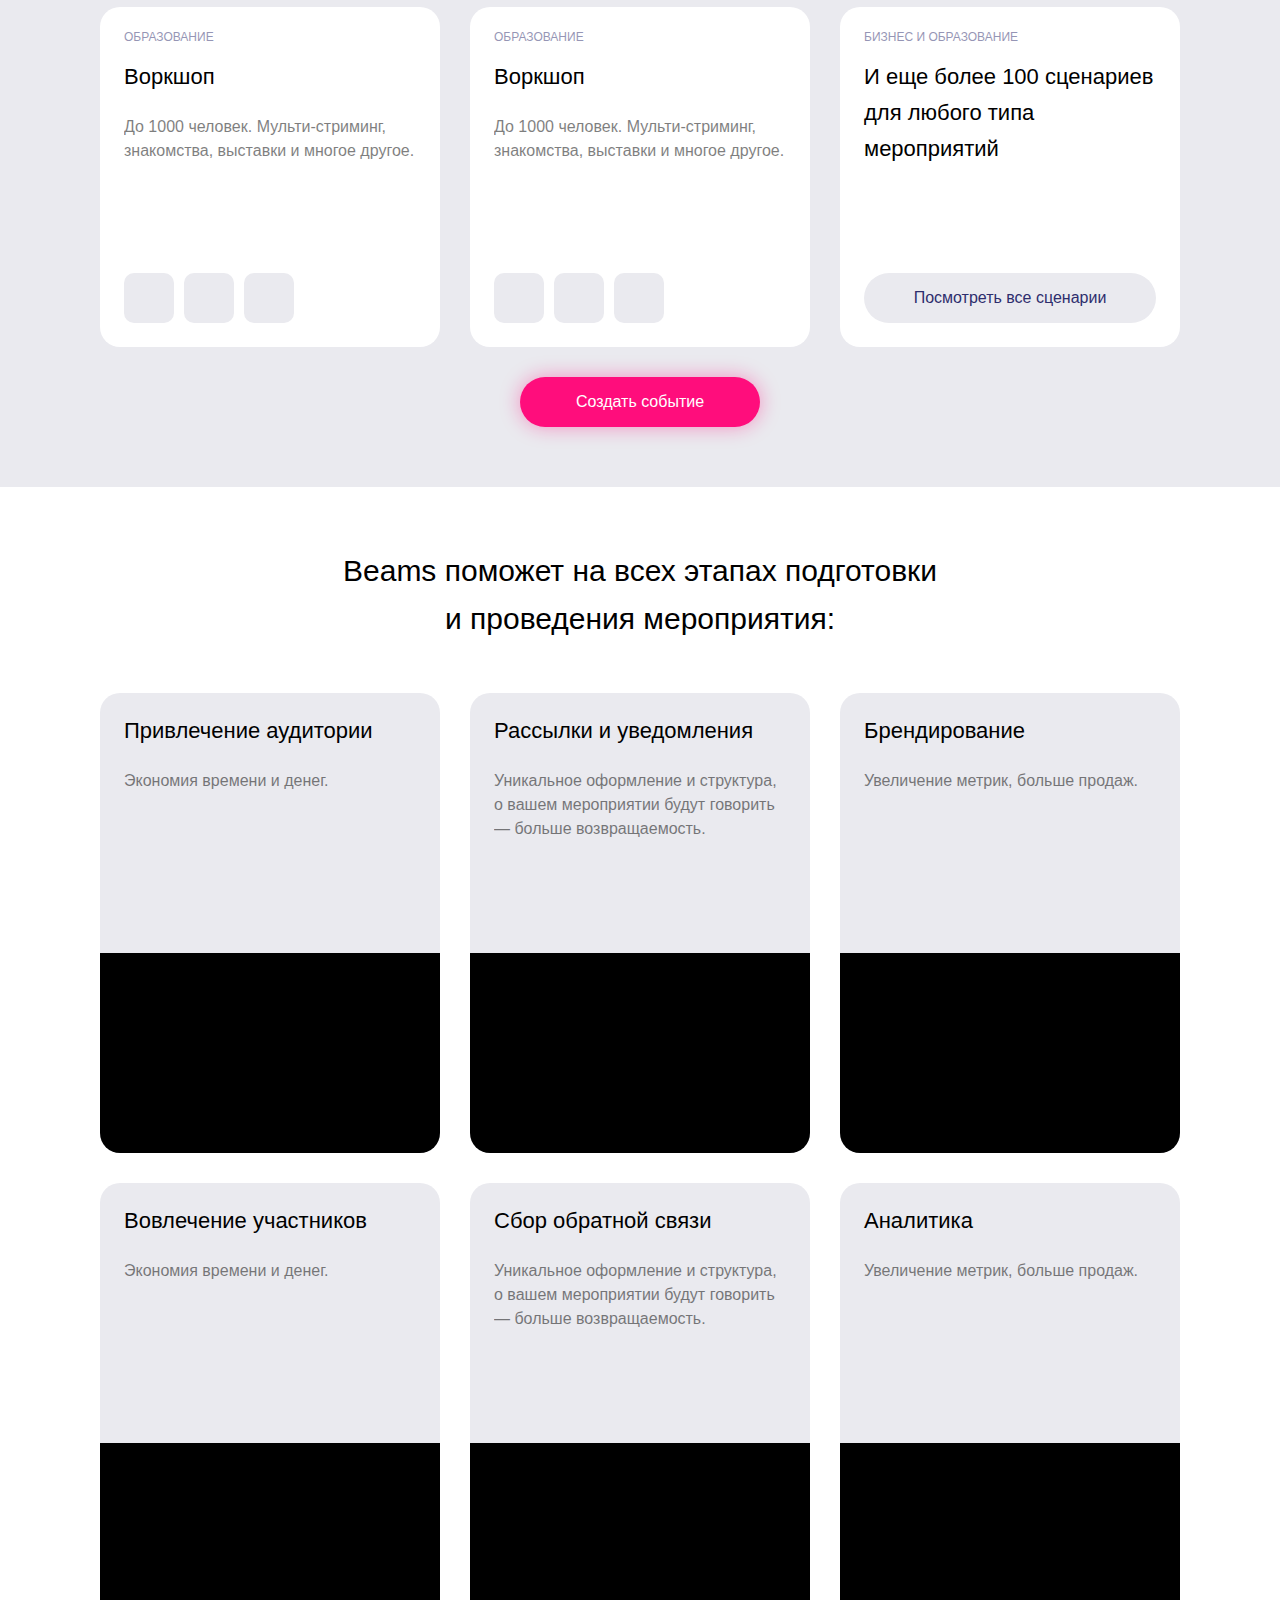
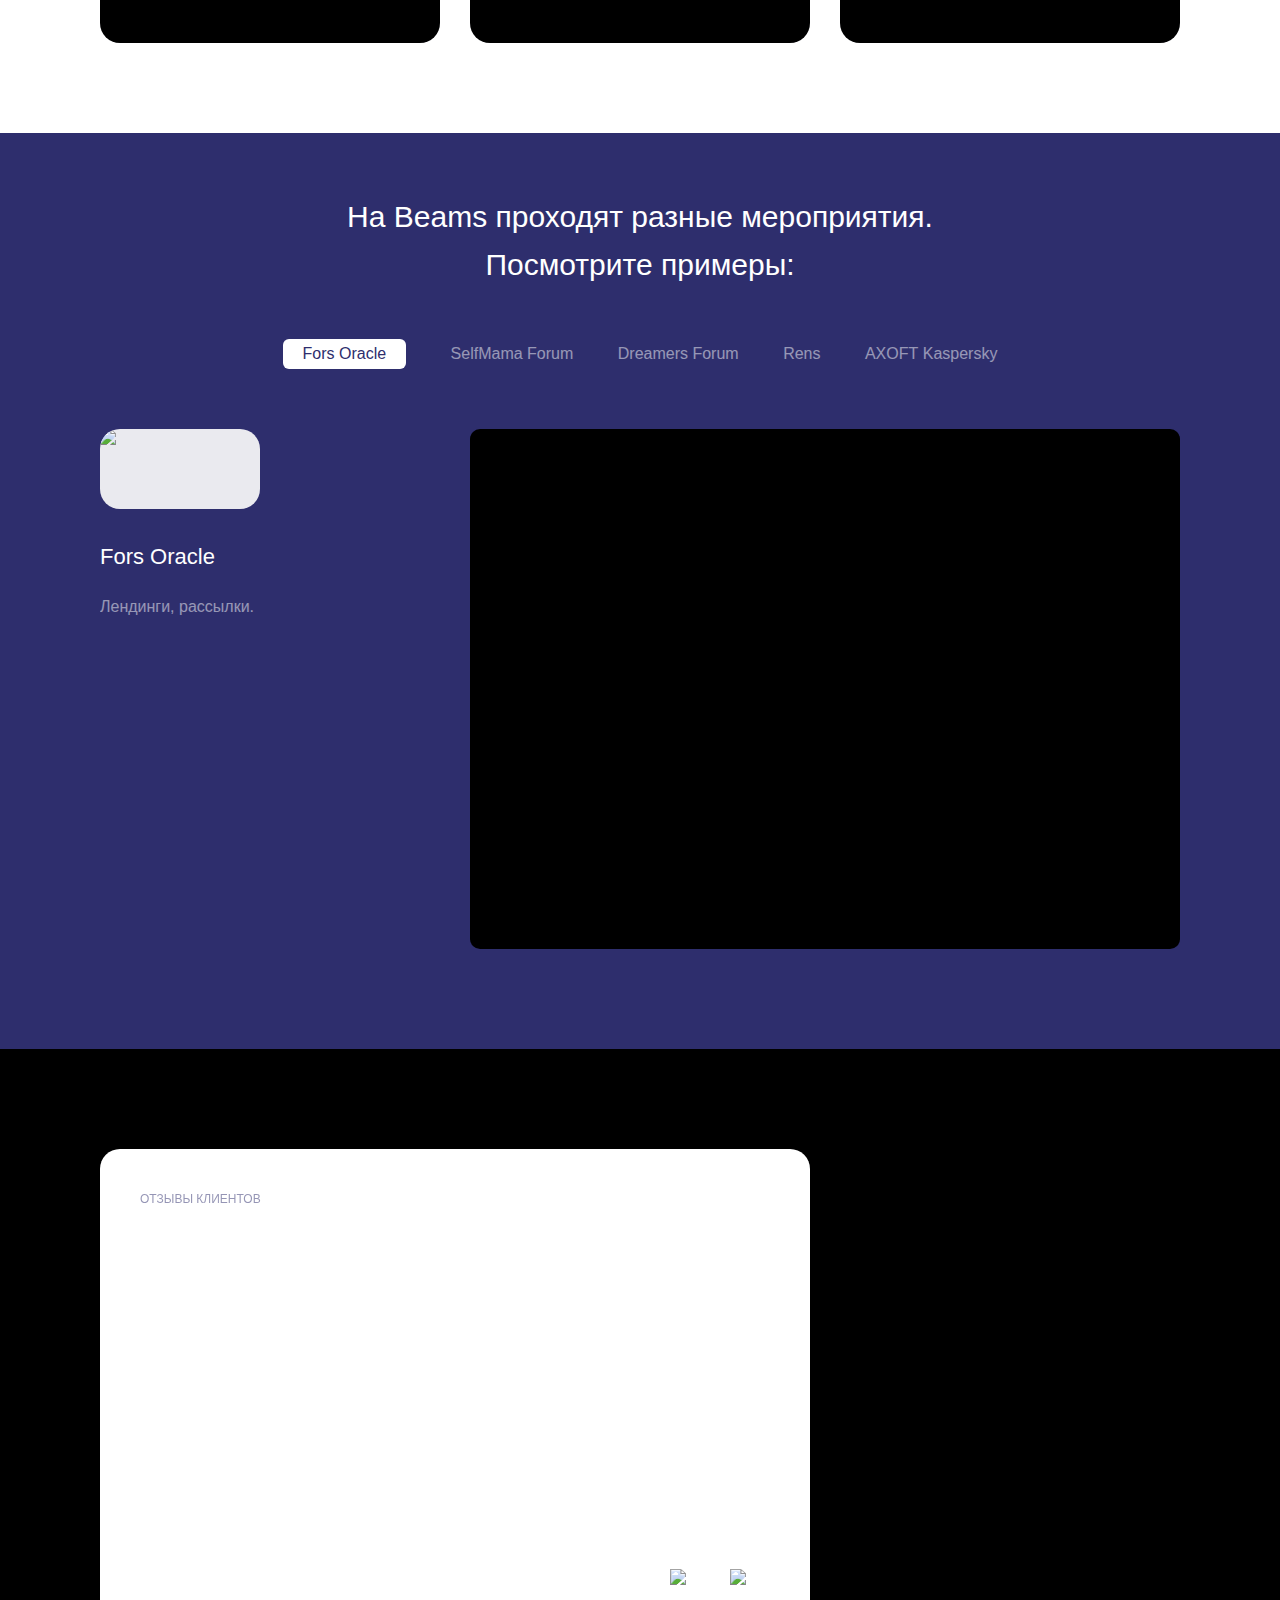
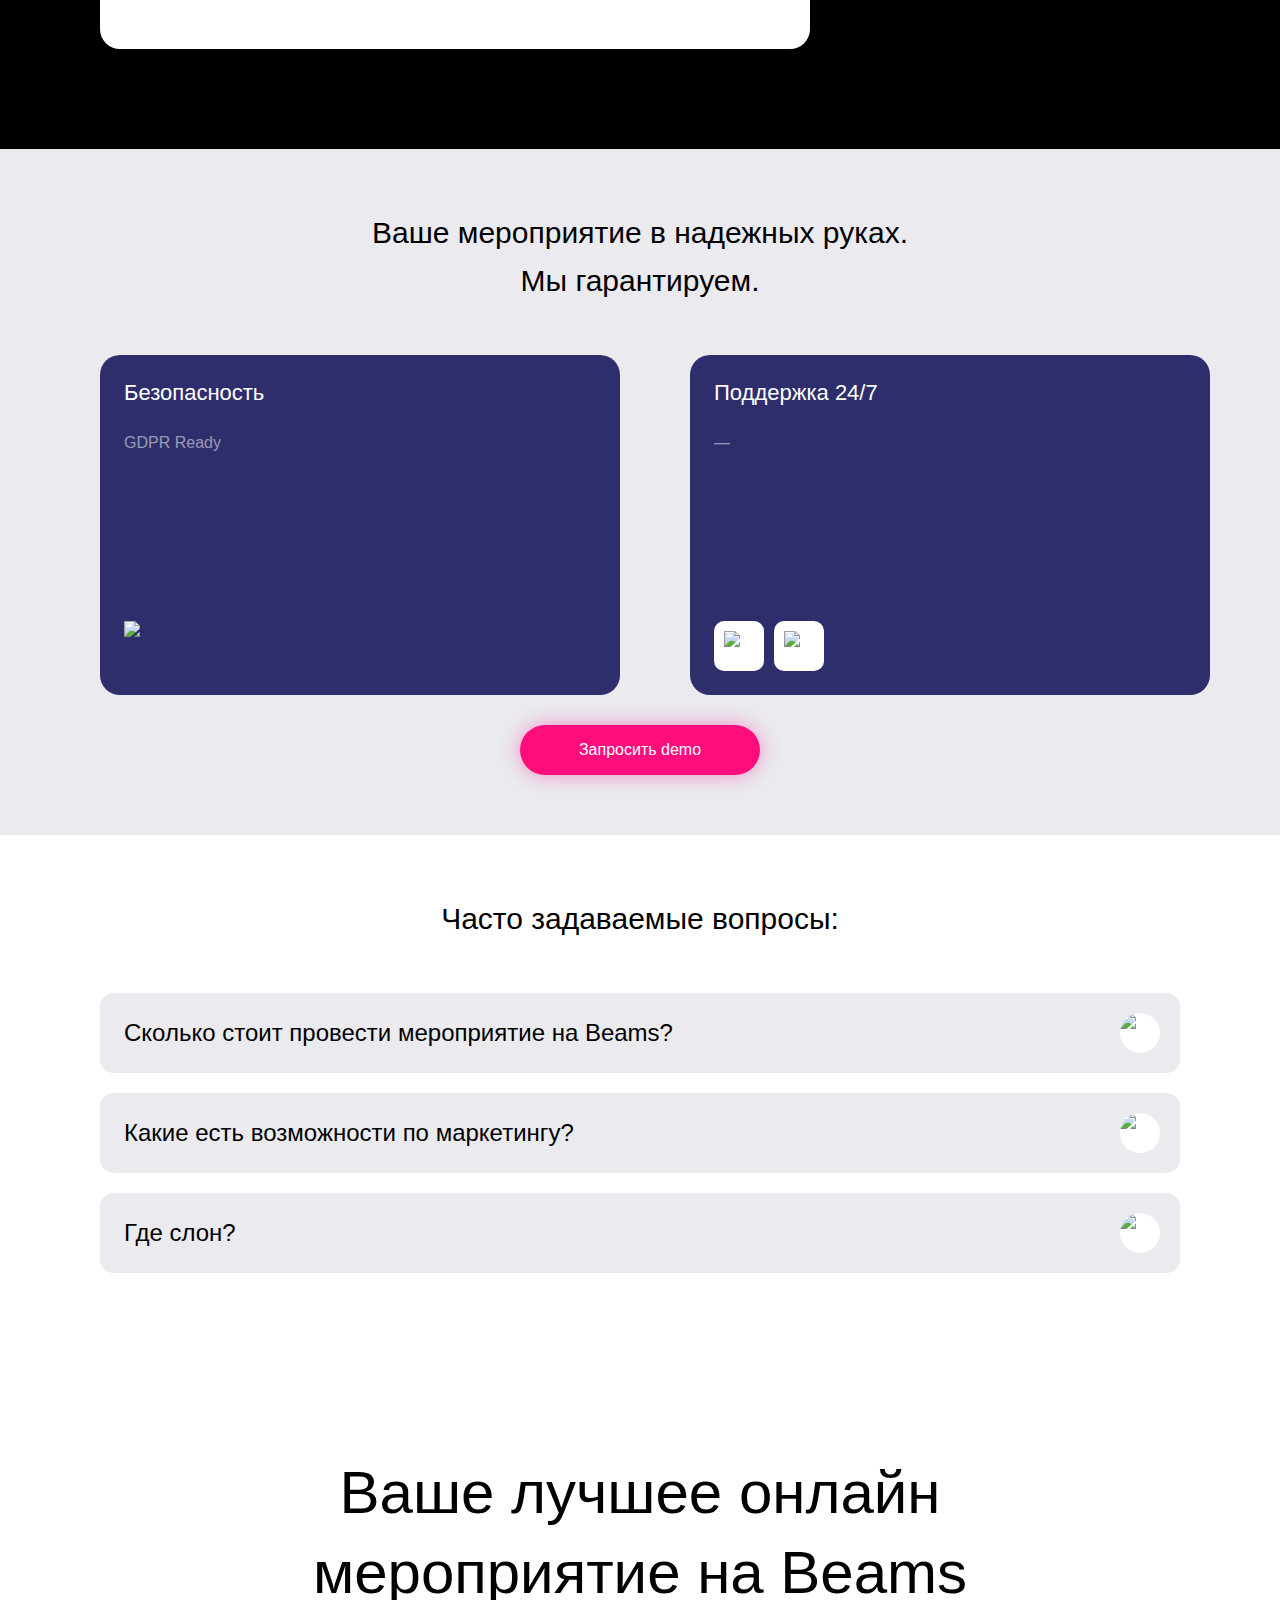
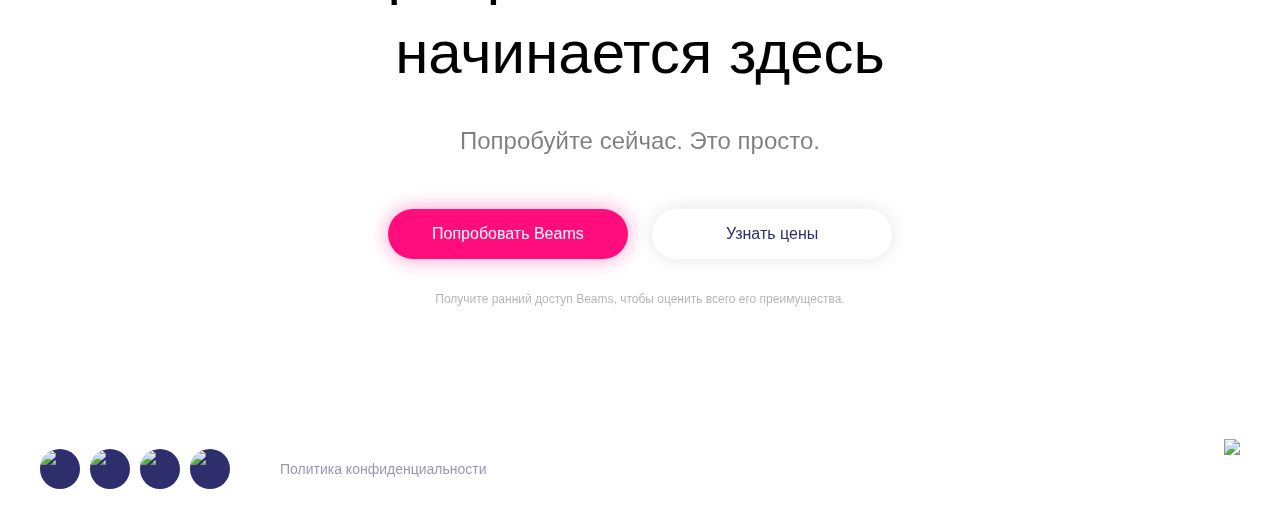
==== commit 47cf86d2: "слайд влево-право и отзывы готовы" ====
--- a/index.html
+++ b/index.html
@@ -152,7 +152,7 @@
 				</div>
 			</div>
 			<div class="fichers_line">
-				<div class="fichers_line_inside">
+				<div class="fichers_line_inside" id="line_to_left" style="margin-left: -400px;">
 					<div class="fichers_block">
 						<div class="fichers_block_ico"><img src="img/icons/stream.png"></div>
 						<div class="fichers_block_title font_bold">Конференции</div>
@@ -173,11 +173,30 @@
 						<div class="fichers_block_title font_bold">Презентации</div>
 						<div class="fichers_block_subtitle">100+ участников</div>
 					</div>
-					<div class="cle"></div>
+					<div class="fichers_block">
+						<div class="fichers_block_ico"><img src="img/icons/stream.png"></div>
+						<div class="fichers_block_title font_bold">Конференции</div>
+						<div class="fichers_block_subtitle">1000+ участников</div>
+					</div>
+					<div class="fichers_block">
+						<div class="fichers_block_ico"><img src="img/icons/stream.png"></div>
+						<div class="fichers_block_title font_bold">Воркшопы</div>
+						<div class="fichers_block_subtitle">Группы, доски</div>
+					</div>
+					<div class="fichers_block">
+						<div class="fichers_block_ico"><img src="img/icons/fire.png"></div>
+						<div class="fichers_block_title font_bold">Хакатоны</div>
+						<div class="fichers_block_subtitle">100+ участников</div>
+					</div>
+					<div class="fichers_block">
+						<div class="fichers_block_ico"><img src="img/icons/stream.png"></div>
+						<div class="fichers_block_title font_bold">Презентации</div>
+						<div class="fichers_block_subtitle">100+ участников</div>
+					</div>
 				</div>
 			</div>
 			<div class="fichers_line">
-				<div class="fichers_line_inside" style="margin-left: -100px;">
+				<div class="fichers_line_inside" style="margin-left: -600px;" id="line_to_right">
 					<div class="fichers_block">
 						<div class="fichers_block_ico"><img src="img/icons/stream.png"></div>
 						<div class="fichers_block_title font_bold">Дебаты</div>
@@ -198,7 +217,26 @@
 						<div class="fichers_block_title font_bold">Страт.сессии</div>
 						<div class="fichers_block_subtitle">100+ участников</div>
 					</div>
-					<div class="cle"></div>
+					<div class="fichers_block">
+						<div class="fichers_block_ico"><img src="img/icons/stream.png"></div>
+						<div class="fichers_block_title font_bold">Дебаты</div>
+						<div class="fichers_block_subtitle">100+ участников</div>
+					</div>
+					<div class="fichers_block">
+						<div class="fichers_block_ico"><img src="img/icons/stream.png"></div>
+						<div class="fichers_block_title font_bold">Круглые столы</div>
+						<div class="fichers_block_subtitle">100+ участниковв</div>
+					</div>
+					<div class="fichers_block">
+						<div class="fichers_block_ico"><img src="img/icons/qr.png"></div>
+						<div class="fichers_block_title font_bold">Мозговые штурмы</div>
+						<div class="fichers_block_subtitle">100+ участников</div>
+					</div>
+					<div class="fichers_block">
+						<div class="fichers_block_ico"><img src="img/icons/stream.png"></div>
+						<div class="fichers_block_title font_bold">Страт.сессии</div>
+						<div class="fichers_block_subtitle">100+ участников</div>
+					</div>
 				</div>
 			</div>
 			<!--
@@ -798,17 +836,15 @@
 			<div class="content_inside">
 				<div class="review_case">
 					<div class="case_one_uptitle font_bold">Отзывы клиентов</div>
-					<div class="font_bold">Спасибо вам огромное! Вы волшебники! Не знаю как работает ваша магия, но это
-						чудесно! Вы крутые)</div>
-					<div class="review_case_who">Pfizer</div>
+					<div id="feedback" style="display: none">
+						<div class="font_bold" id="feedback_text"></div>
+						<div class="review_case_who" id="feedback_company"></div>
+					</div>
 					<!--<div class="review_case_who_logo"><img src="img/clients/pfizer.png"></div>-->
 					<div class="review_case_pad">
-						<div class="review_case_icos"><img src="img/review_ico_2.svg"></div>
-						<div class="review_case_icopad"></div>
-						<div class="review_case_icopad"></div>
-						<div class="review_case_icopad go_active"></div>
-						<div class="review_case_icos"><img src="img/review_ico_1.svg"></div>
-						<div class="cle"></div>
+						<div class="review_case_icos" id="prev_feedback"><img src="img/review_ico_1.svg"></div>
+						<div class="review_case_icopads" id="feedback_pads"></div>
+						<div class="review_case_icos" id="next_feedback"><img src="img/review_ico_2.svg"></div>
 					</div>
 				</div>
 			</div>
--- a/main.css
+++ b/main.css
@@ -311,6 +311,9 @@
 }
 
 .profits_block{
+	display: grid;
+	grid-template-columns: 1fr 1fr 1fr;
+	column-gap: 30px;
 	width: 100%;
 	margin-bottom: 60px;
 }
@@ -329,11 +332,6 @@
 	font-size: 16px;
 	line-height: 24px;
 	background-color: #2E2E6D;
-	margin-right: 50px;
-}
-
-.profit_case:nth-child(3n){
-	margin-right: 0;
 }
 
 .profit_case_ico{
@@ -523,15 +521,26 @@
 }
 
 .review_case_icos{
-	float: right;
+	display: inline-block;
 	width: 40px;
 	height: 40px;
+
+	cursor: pointer;
+	transition: all 0.2s;
+}
+
+.review_case_icos:hover {
+	transform: scale(0.8);
 }
 
 .review_case_icos img{
 	display: block;
 	width: 40px;
 	height: auto;
+}
+
+.review_case_icopads {
+	display: inline-block;
 }
 
 .review_case_icopad{
@@ -717,8 +726,7 @@
 .case_list {
 	display: grid;
 	grid-template-columns: 1fr 1fr 1fr;
-	grid-column-gap: 50px;
-	
+	column-gap: 50px;
 }
 
 .case_one{
@@ -901,15 +909,17 @@
 	height: 80px;
 	overflow: hidden;
 	margin-bottom: 40px;
+	
 }
 
 .fichers_line_inside{
-	width: 5000px;
+	position: relative;
+	white-space: nowrap;
 }
 
 .fichers_block{
 	position: relative;
-	float: left;
+	display: inline-block;
 	width: 340px;
 	height: 80px;
 	padding-left: 90px;
--- a/adaptive.css
+++ b/adaptive.css
@@ -0,0 +1,418 @@
+@media (max-width : 1320px){
+    
+	.content_inside{
+		width: 1080px;
+	}
+	
+	.profits_block {
+		column-gap: 30px;
+	}
+	
+	.profit_case{
+		width: 340px;
+	}
+	
+	.main_pic_central_pic{
+		left: 80px;
+	}
+	
+	.main_pic_mobile{
+		right: 20px;
+	}
+	
+	.main_pic_connect{
+		width: 110px;
+	}
+
+	.case_list {
+		column-gap: 30px;
+	}
+	
+	.case_one{
+		width: 340px;
+		padding: 20px 24px;
+		margin-bottom: 30px;
+	}
+	
+	.case_icons{
+		bottom: 24px;
+		left: 24px;
+	}
+	
+	.oppo_case_pic{
+		width: 710px;
+	}
+	
+	.oppo_case_desc{
+		width: 370px;
+		padding-right: 30px;
+	}
+	
+	.oppo_case_desc.go_revert{
+		padding-left: 30px;
+	}
+	
+	.case_one.go_big_dark{
+		width: 520px;
+		margin-right: 40px;
+	}
+	
+	.case_one_hover{
+		padding: 20px 24px;
+	}
+	
+	.case_one_big_but{
+		bottom: 24px;
+		left: 24px;
+		width: 292px;
+	}
+	
+	.review_case{
+		width: 710px;
+	}
+	
+	.que_block{
+		padding-left: 24px;
+	}
+    
+}
+
+@media (max-width : 1160px){
+	
+	.top_bar{
+		padding: 0 3%;
+	}
+	
+	.top_bar_line{
+		display: none;
+	}
+	
+	.top_bar_menu{
+		display: none;
+	}
+	
+	.top_bar_admenu{
+		display: block;
+	}
+    
+	.content_inside{
+		width: 94%;
+	}
+	
+	.main_pic.content_inside{
+		width: 100%;
+		height: auto;
+	}
+	
+	.main_pic_central_pic{
+		position: relative;
+		left: 10%;
+		width: 80%;
+		height: auto;
+	}
+	
+	.main_pic_3blocks{
+		top: 40px;
+	}
+	
+	.main_pic_connect{
+		top: 60px;
+	}
+	
+	.main_pic_mobile{
+		display: none;
+	}
+	
+	.big_title{
+		font-size: 40px;
+		line-height: 60px;
+	}
+
+	.profits_block {
+		grid-template-columns: 1fr;
+	}
+	
+	.profit_case{
+		width: 100%;
+		margin-right: 0;
+		margin-bottom: 20px;
+	}
+
+	.case_list {
+		grid-template-columns: 1fr;
+	}
+
+	.case_one{
+		width: 100%;
+		margin-right: 0;
+	}
+	
+	.case_one.go_big_dark{
+		width: 100%;
+		margin-right: 0;
+	}
+	
+	.oppo_case{
+		height: auto;
+	}
+	
+	.oppo_case_pic{
+		float: none;
+		width: 100%;
+		margin-bottom: 40px;
+	}
+	
+	.oppo_case_desc{
+		float: none;
+		height: auto;
+		width: 100%;
+		padding-right: 0;
+	}
+	
+	.oppo_case_desc.go_revert{
+		padding-left: 0;
+	}
+	
+	.main_but.go_center_white{
+		margin-top: 20px;
+	}
+	
+	.main_but.go_center{
+		margin-top: 20px;
+	}
+	
+	.review_case{
+		width: 100%;
+		height: auto;
+		padding: 30px;
+		font-size: 24px;
+		line-height: 36px;
+		padding-bottom: 140px;
+	}
+	
+	.review_case_who{
+		left: 30px;
+	}
+	
+	.review_case_pad{
+		right: 30px;
+	}
+	
+	.review_case_icos{
+		display: none;
+	}
+	
+	.review_case_icopad{
+		margin: 15px 0;
+		margin-left: 10px;
+	}
+	
+	.que_block_title{
+		font-size: 20px;
+		line-height: 30px;
+	}
+	
+	.footer{
+		padding: 20px 3%;
+	}
+	
+	.cookie_case{
+		left: 3%;
+		bottom: 20px;
+		width: 94%;
+	}
+	
+	.goglobal_close{
+		right: 3%;
+	}
+	
+	.goglobal_block{
+		width: 100%;
+	}
+	
+	.connect_options_block{
+		position: relative;
+		width: 100%;
+		height: auto;
+		padding: 60px 0;
+	}
+	
+	.connect_feed_block{
+		position: relative;
+		width: 100%;
+		left: 0;
+		height: auto;
+		padding: 60px 0;
+	}
+	
+	.connect_options_block_center{
+		top: 0;
+		width: 96%;
+	}
+	
+	.connect_feed_block_center{
+		top: 0;
+		width: 96%;
+	}
+	
+	.connect_logo{
+		display: none;
+	}
+	
+	.connect_logo.go_ad{
+		display: block;
+	}
+    
+}
+
+@media (max-width : 660px){
+	
+	.top_but{
+		display: none;
+	}
+	
+	.top_but_call{
+		display: none;
+	}
+	
+	.main_but{
+		display: block;
+		margin: 0 auto;
+		margin-bottom: 20px;
+	}
+	
+	.main_but.go_price{
+		margin-bottom: 0;
+	}
+	
+	.big_title{
+		font-size: 30px;
+		line-height: 40px;
+	}
+	
+	.big_subtitle{
+		font-size: 20px;
+		line-height: 30px;
+	}
+	
+	.profit_case{
+		padding-top: 25px;
+	}
+	
+	.profit_title{
+		font-size: 18px;
+		line-height: 24px;
+	}
+	
+	.main_pic_central_pic{
+		position: relative;
+		left: 0;
+		width: 90%;
+		height: auto;
+	}
+	
+	.main_pic_3blocks{
+		display: none;
+	}
+	
+	.main_pic_connect{
+		bottom: 30px;
+		right: 0;
+		top: auto;
+	}
+	
+	.client_logo{
+		display: inline-block;
+		width: 140px;
+		height: 70px;
+		margin: 0 10px;
+	}
+	
+	.block_title{
+		font-size: 24px;
+		line-height: 36px;
+		margin-bottom: 50px;
+	}
+	
+	.oppo_case_pic{
+		height: 320px;
+	}
+	
+	.footer{
+		padding: 40px 3%;
+	}
+	
+	.footer_socials{
+		float: none;
+		width: 100%;
+		text-align: center;
+		margin-bottom: 10px;
+	}
+	
+	.footer_social{
+		float: none;
+		display: inline-block;
+		margin-right: 0;
+		margin: 0 5px;
+	}
+	
+	.footer_policy{
+		float: none;
+		display: block;
+		width: 100%;
+		text-align: center;
+		margin-left: 0;
+		margin-bottom: 20px;
+	}
+	
+	.footer_sk{
+		float: none;
+		display: block;
+		width: 100px;
+		height: auto;
+		margin: 0 auto;
+	}
+	
+	.footer_sk img{
+		display: block;
+		width: 100%;
+		height: auto;	
+	}
+	
+	.brbr{
+		display: none;
+	}
+	
+	.admenu_but{
+		display: block;
+	}
+	
+	.connect_title{
+		font-size: 24px;
+		line-height: 36px;
+	}
+	
+	.content_page{
+		padding: 60px 0;
+	}
+
+	.content_page a{
+		color: #000;
+		text-decoration: underline;
+	}
+
+	.content_page a:hover{
+		text-decoration: none;
+	}
+
+	.content_page h1{
+		font-size: 28px;
+		line-height: 36px;
+	}
+
+	.content_page h2{
+		font-size: 20px;
+		line-height: 30px;
+	}
+	
+}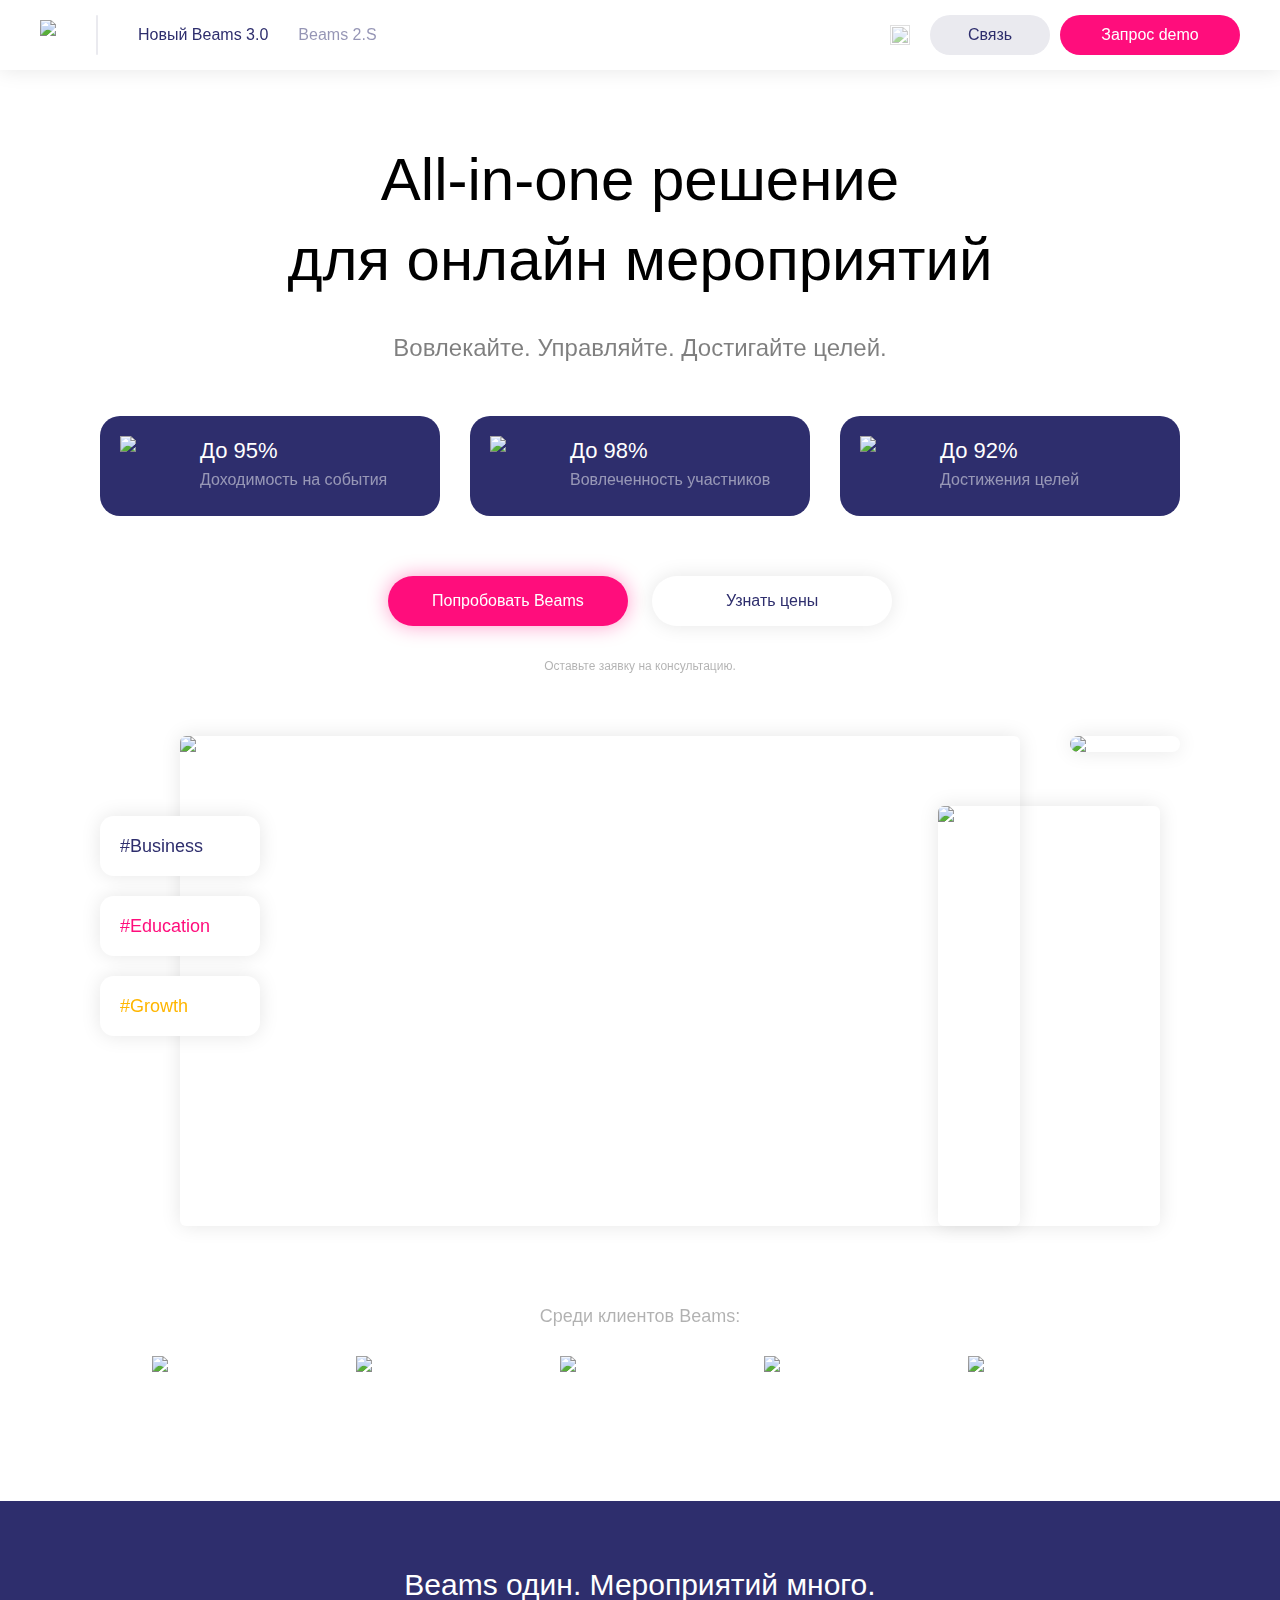
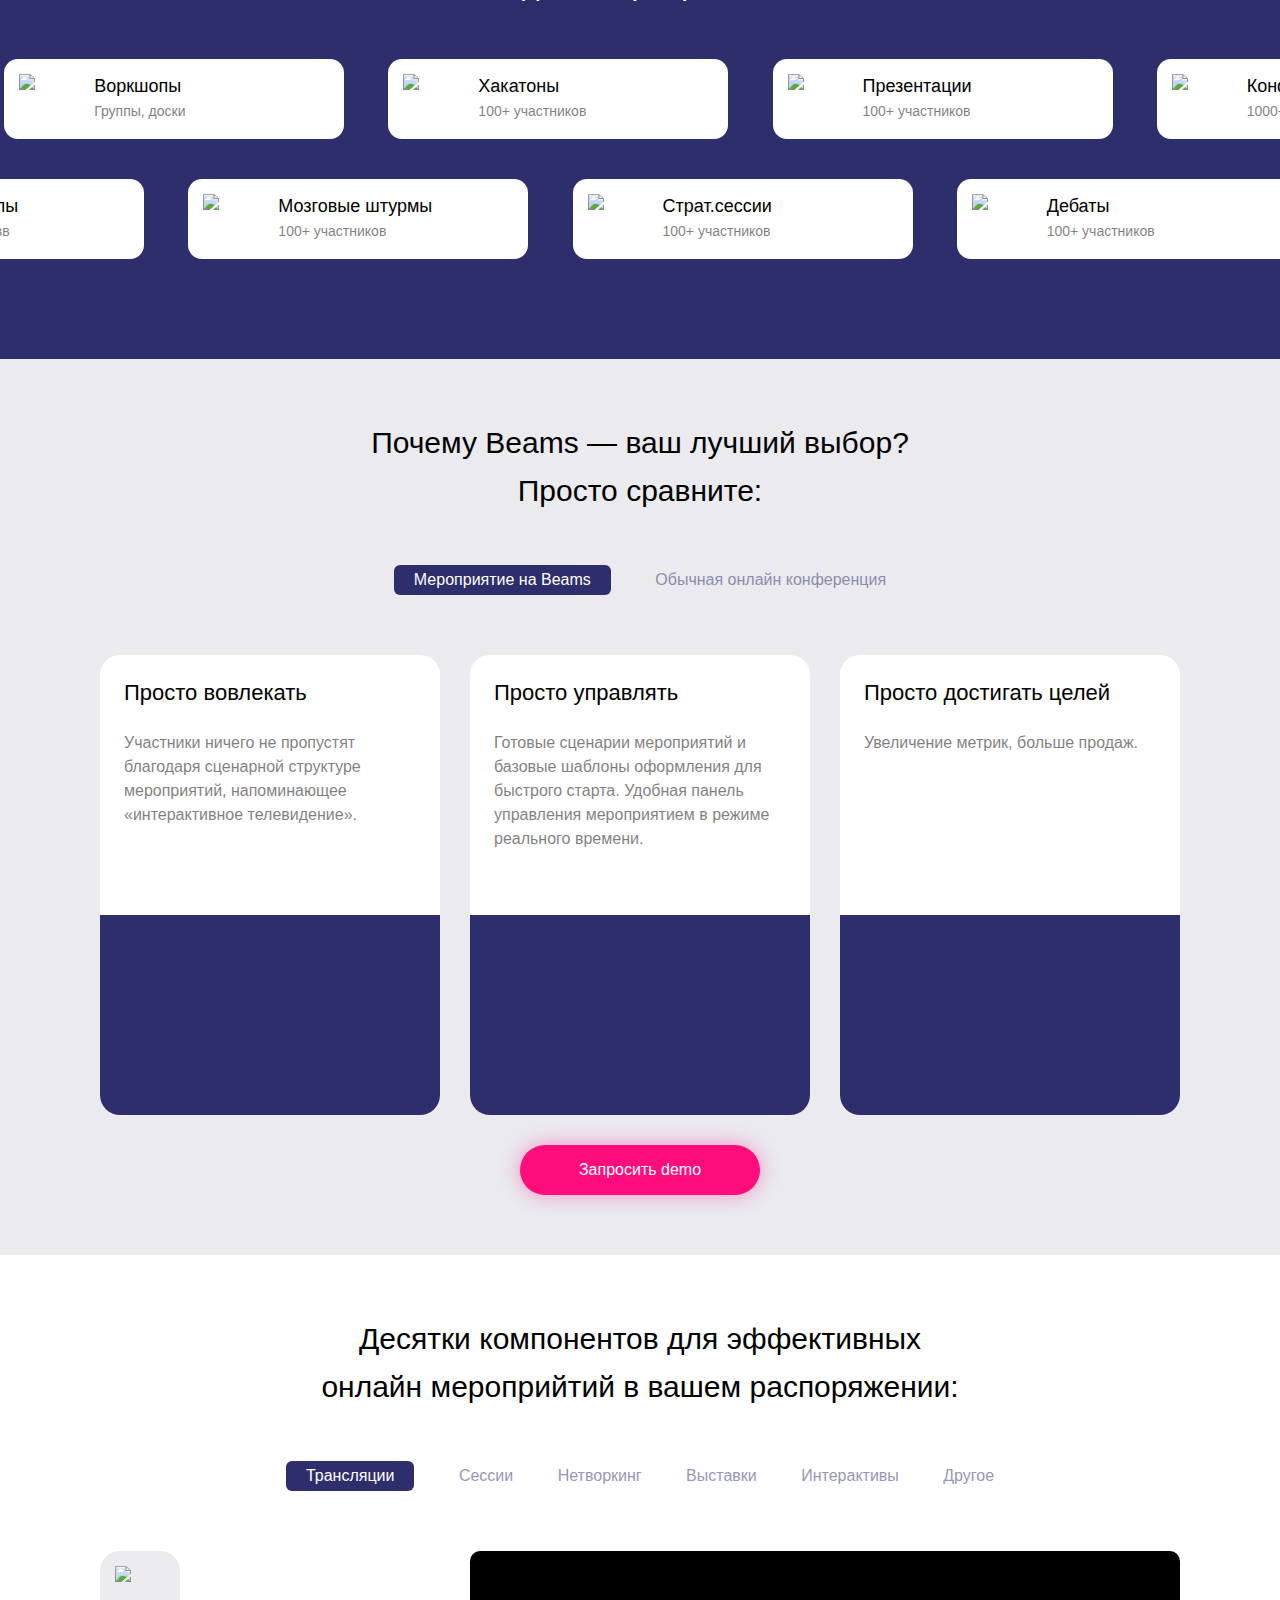
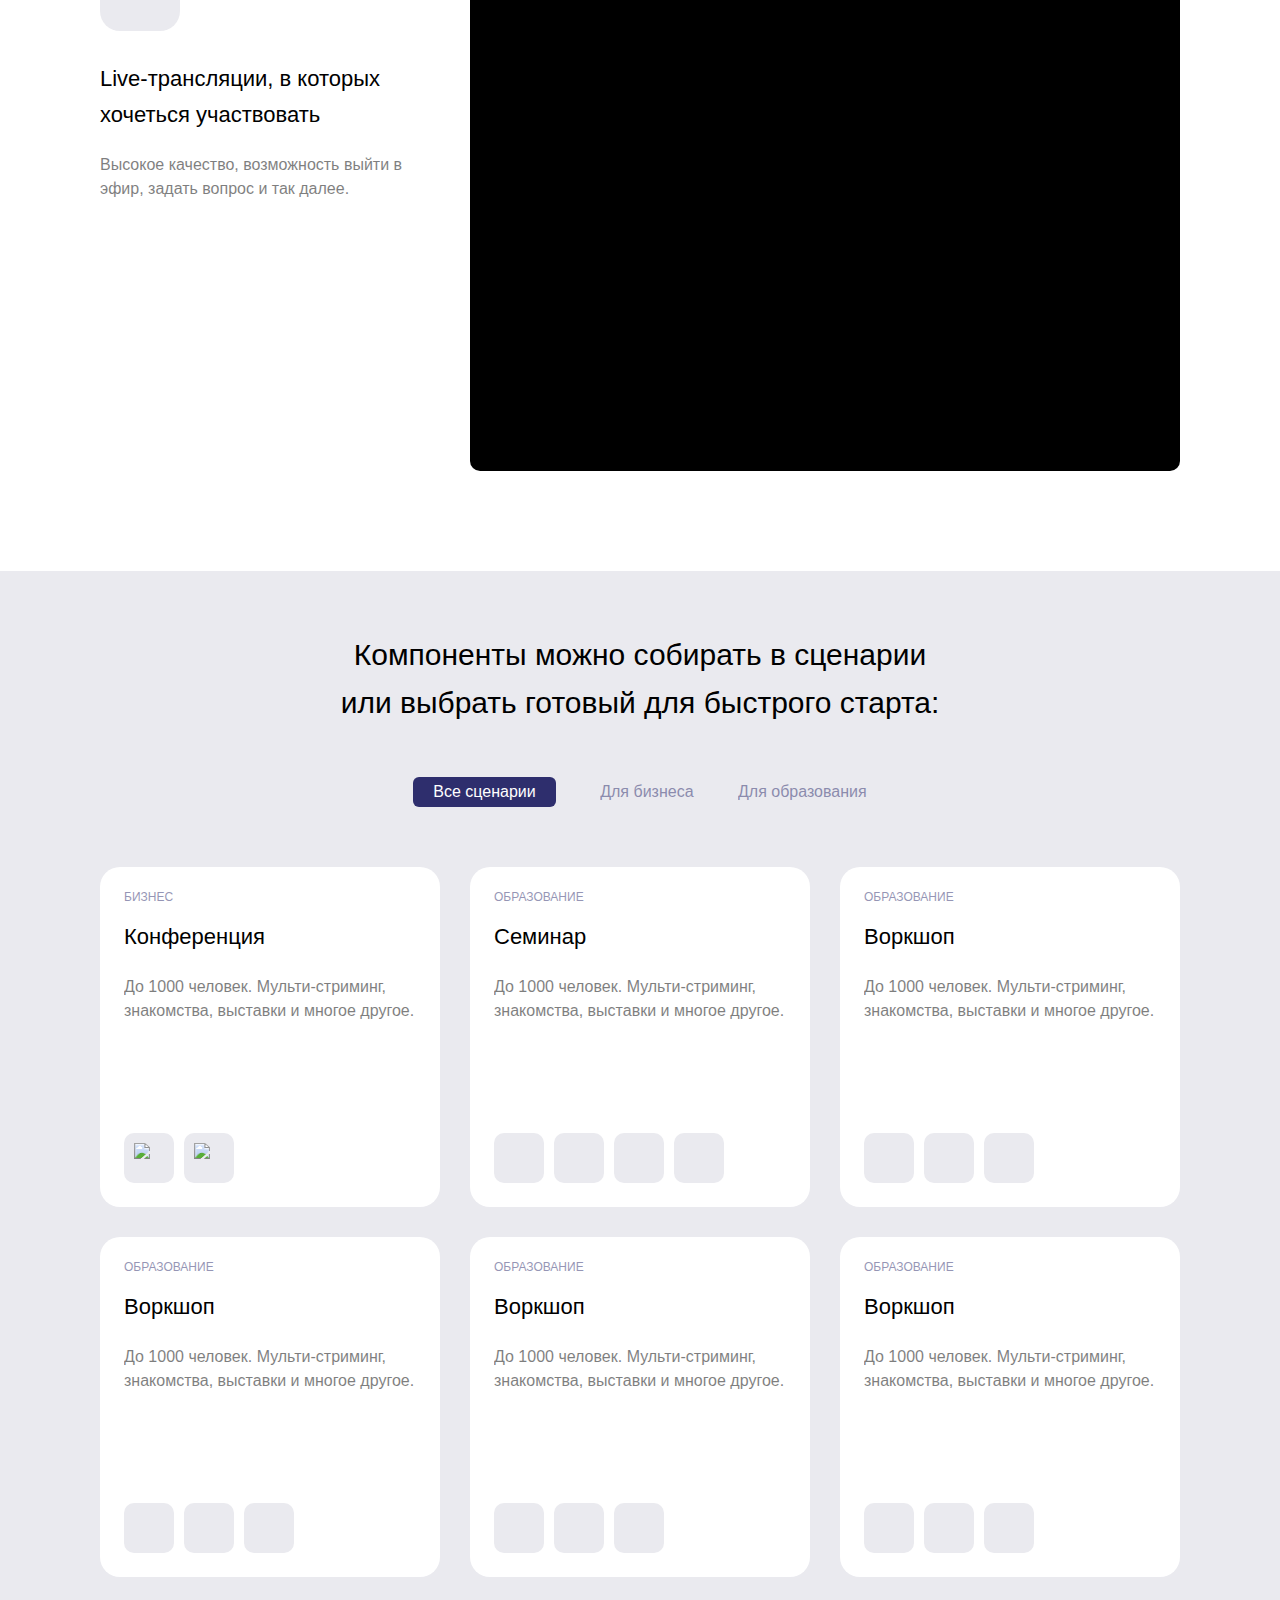
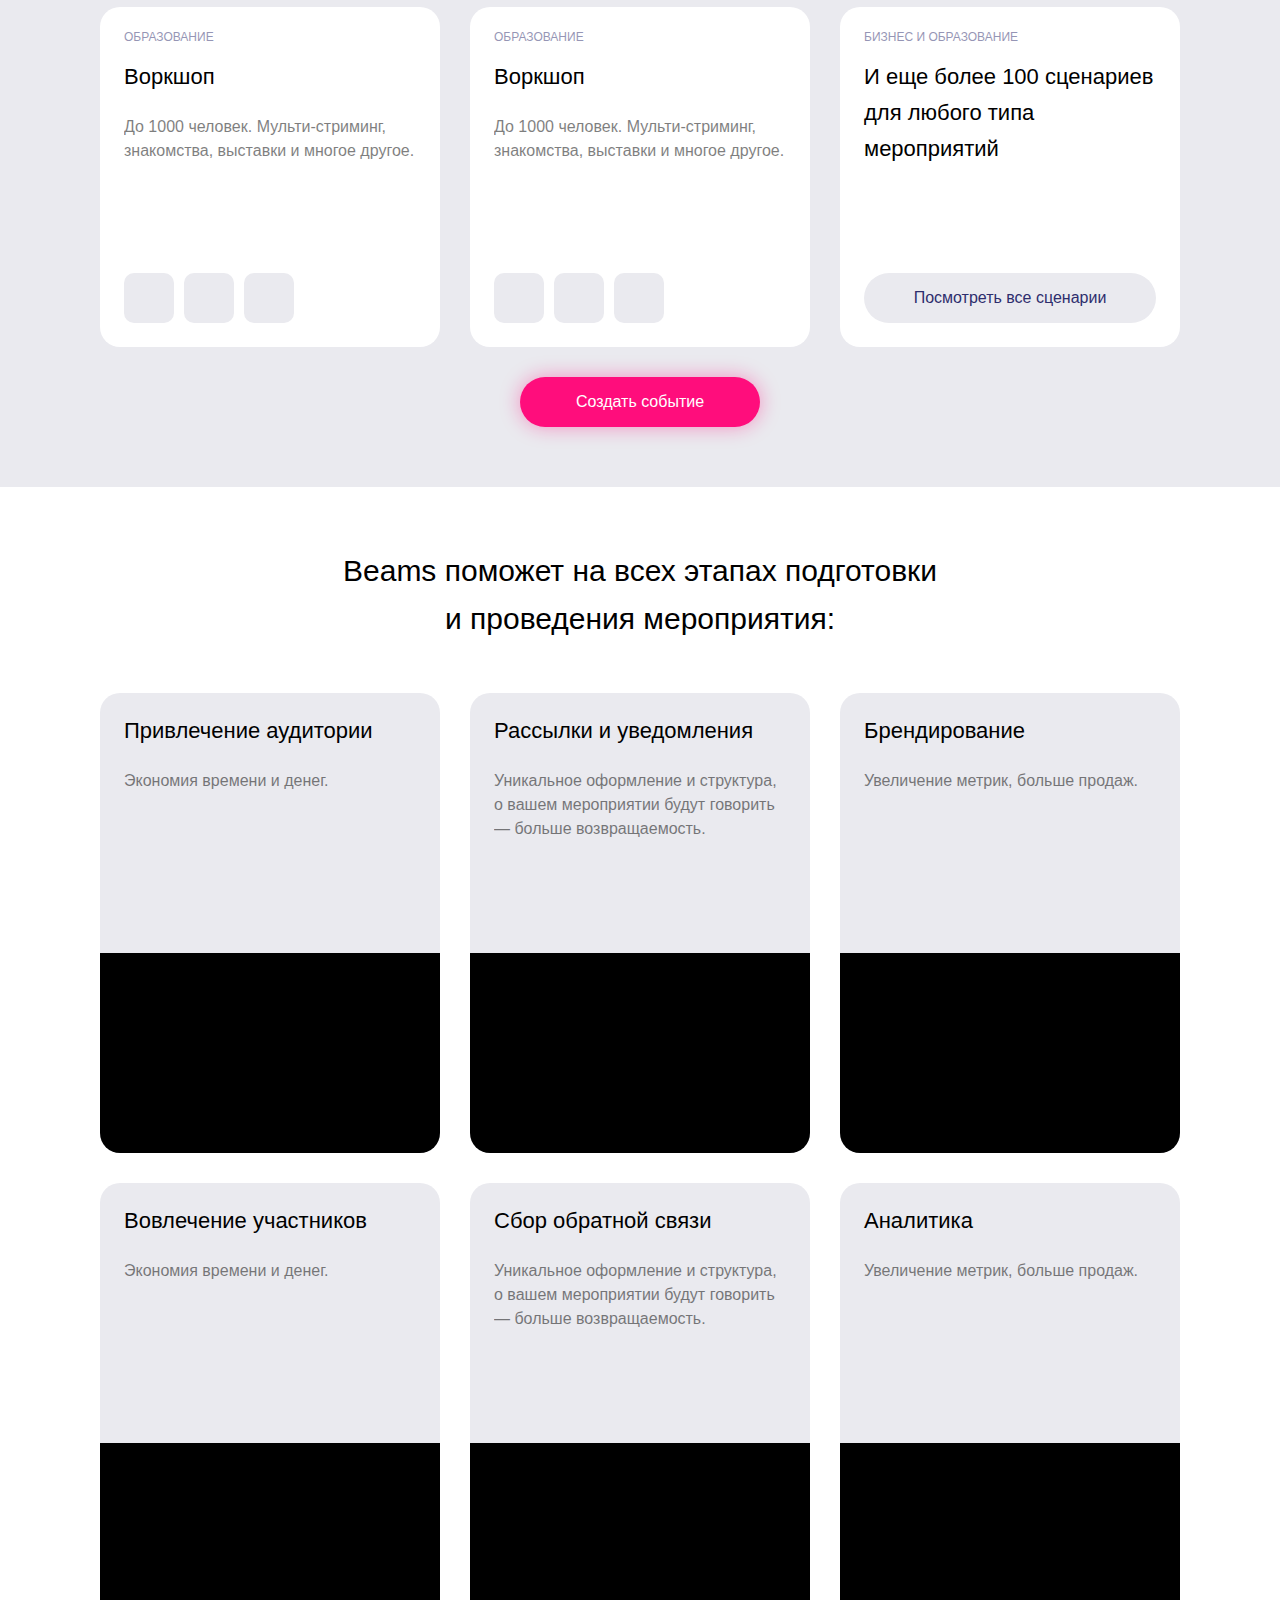
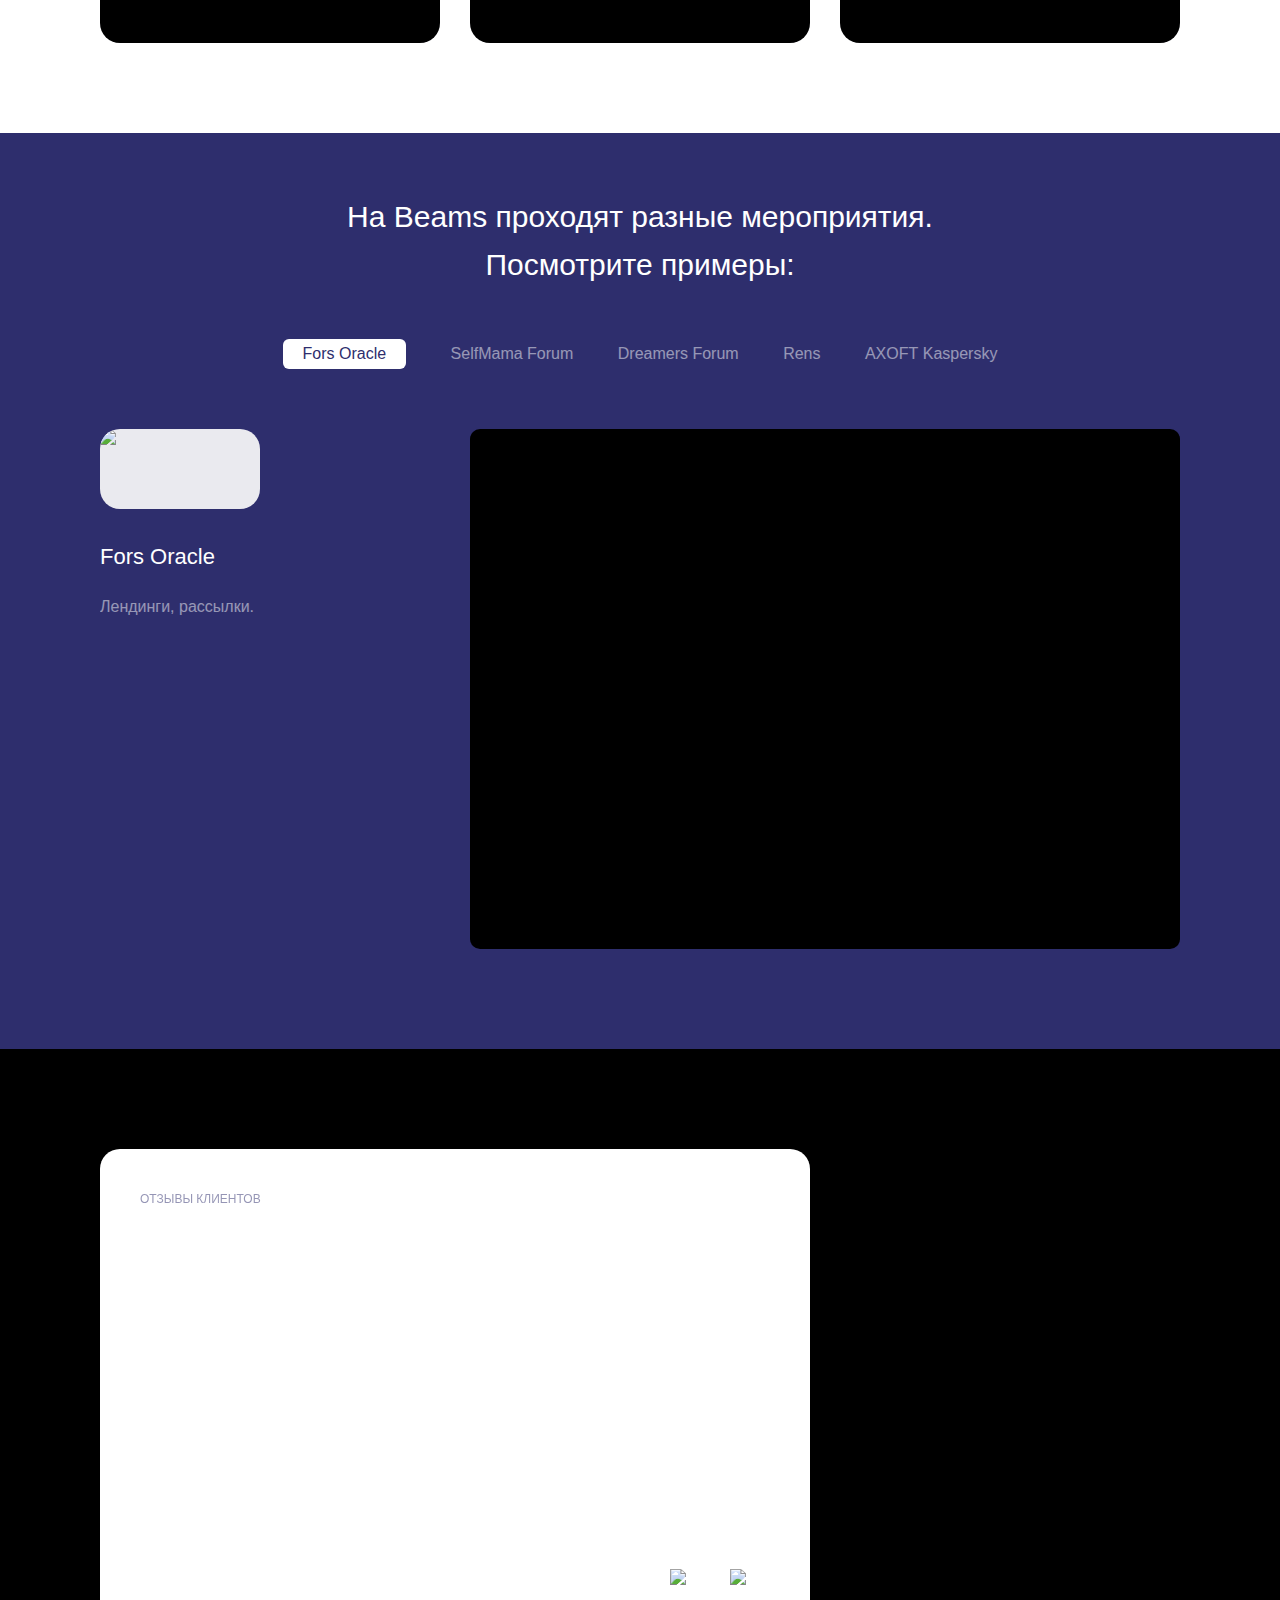
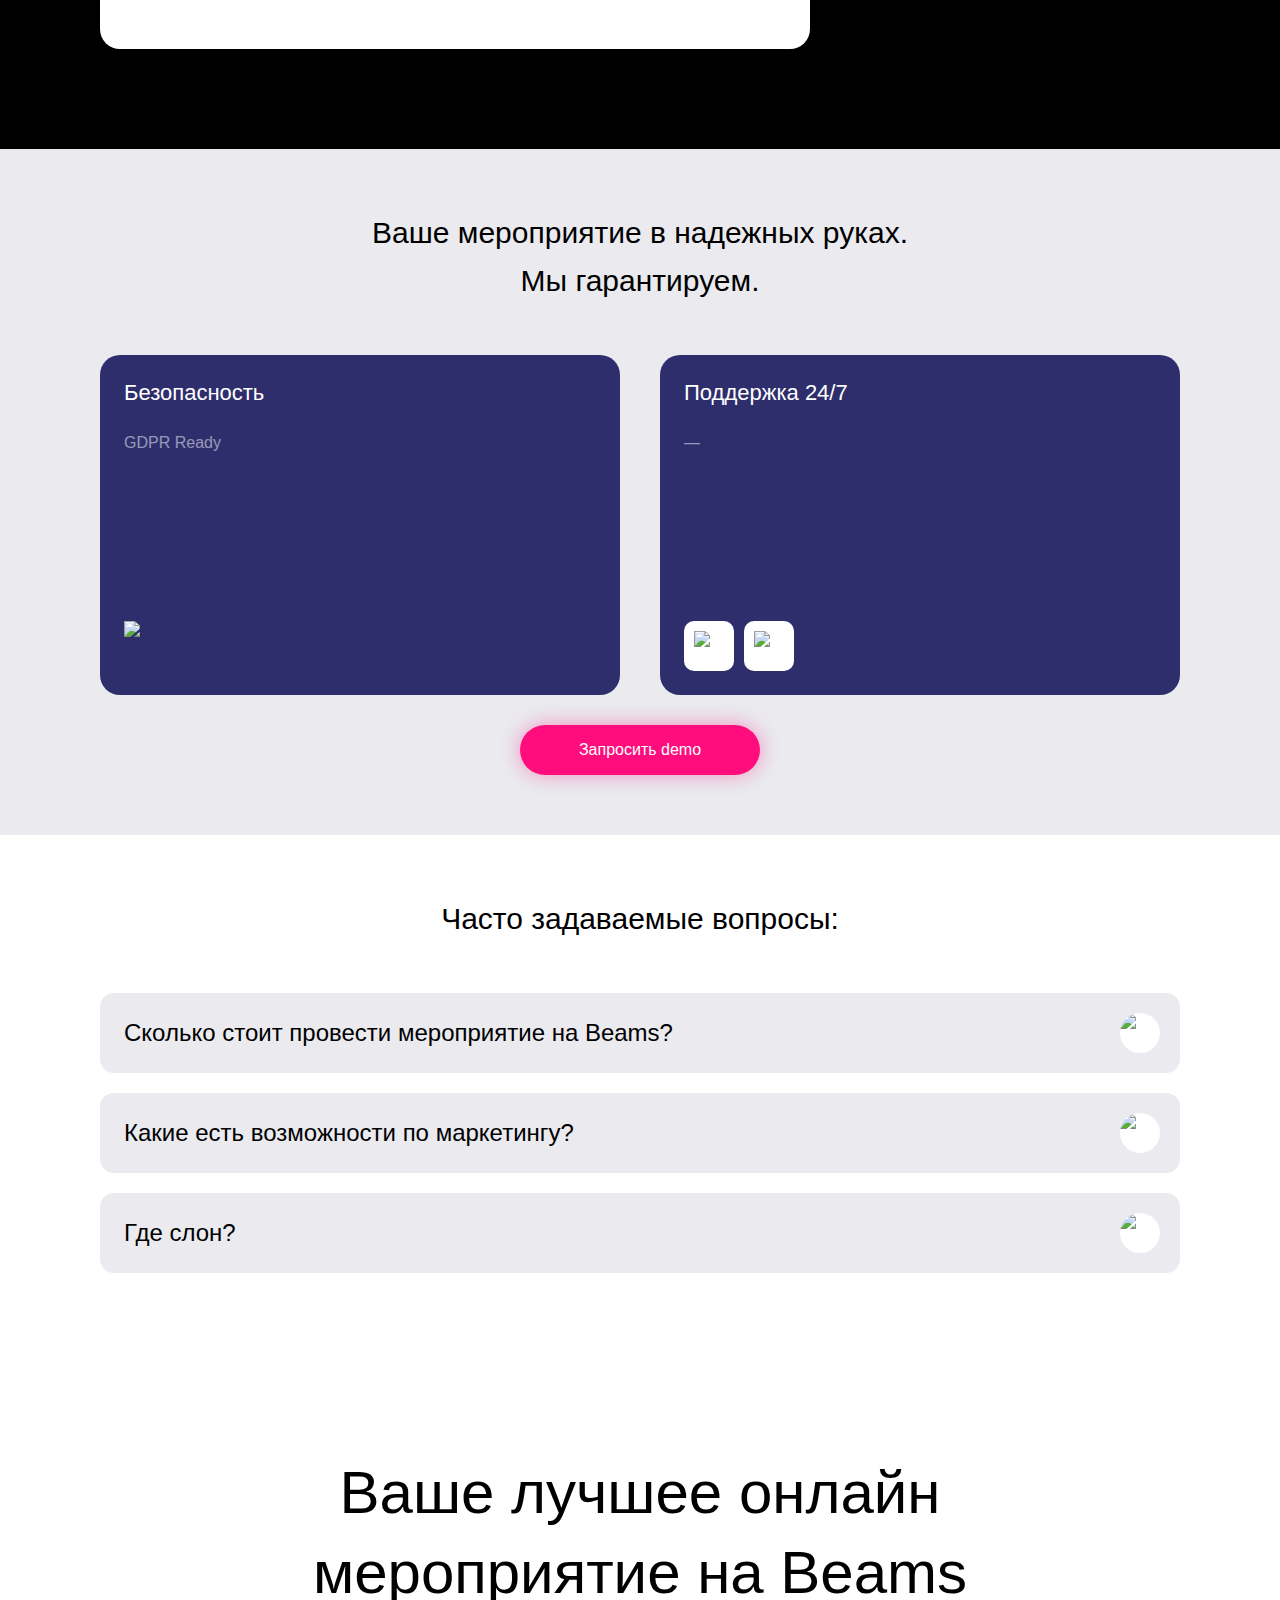
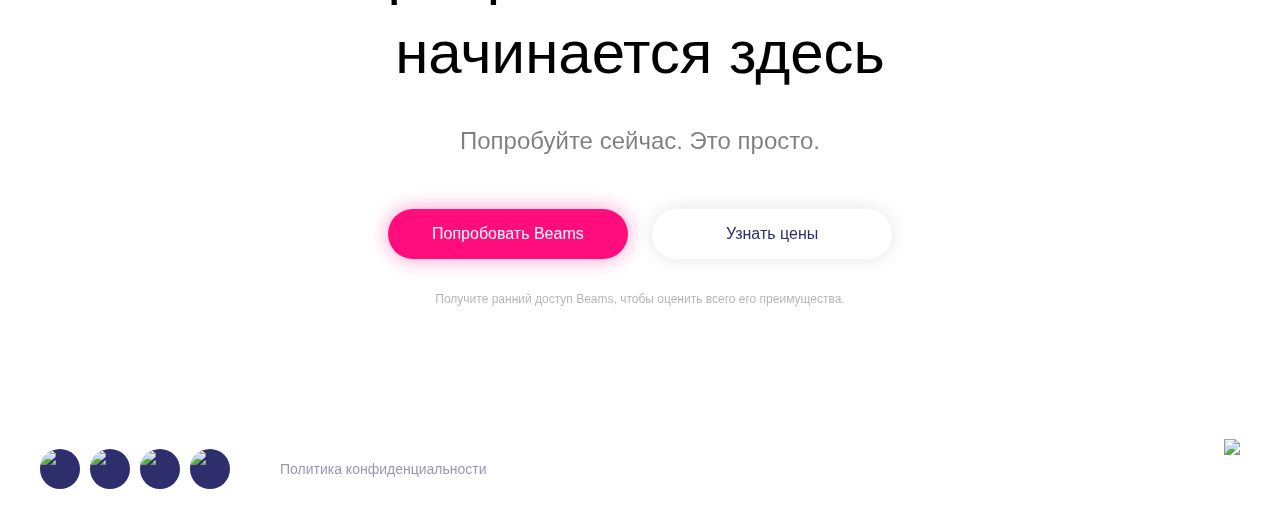
==== commit 3137ebfb: "Profit" ====
--- a/index.html
+++ b/index.html
@@ -75,7 +75,7 @@
 				для онлайн мероприятий
 			</div>
 			<div class="big_subtitle">
-				Вовлекайте. Управляйте. Достигайте целей.
+				Вовлекайте. Управляйте. Достигайте&nbsp;целей.
 			</div>
 			<div class="profits_block ">
 				<div class="profit_case">
--- a/main.css
+++ b/main.css
@@ -313,7 +313,7 @@
 .profits_block{
 	display: grid;
 	grid-template-columns: 1fr 1fr 1fr;
-	column-gap: 30px;
+	column-gap: 50px;
 	width: 100%;
 	margin-bottom: 60px;
 }
@@ -755,7 +755,6 @@
 .case_one.go_big_dark{
 	width: 590px;
 	color: #FFF;
-	margin-right: 60px;
 	background-color: #2E2E6D;
 }
 
--- a/adaptive.css
+++ b/adaptive.css
@@ -54,7 +54,7 @@
 	
 	.case_one.go_big_dark{
 		width: 520px;
-		margin-right: 40px;
+		margin-right: 10px;
 	}
 	
 	.case_one_hover{
